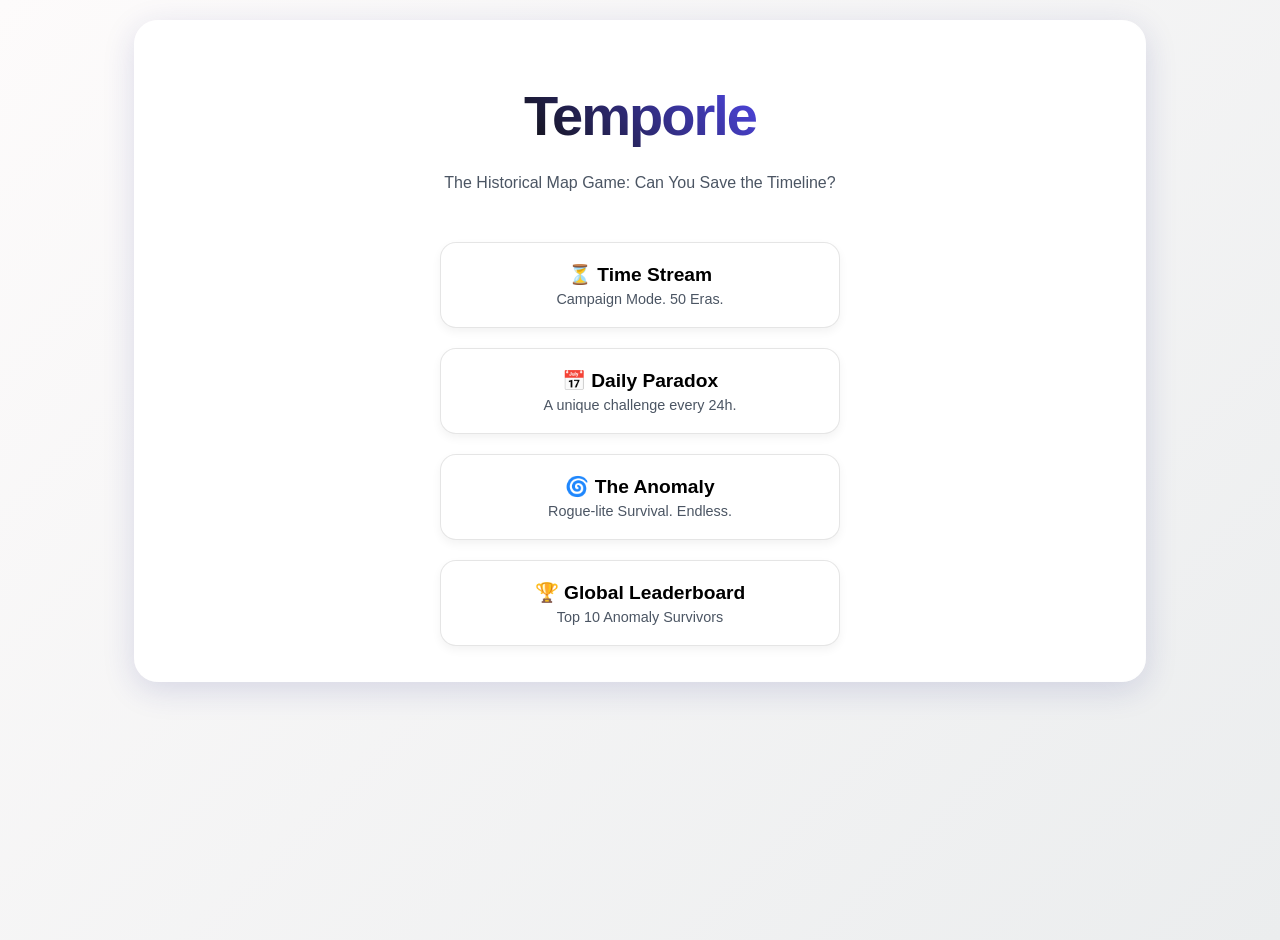
==== index.html @ bb327ae6 "Fixed Daily leaderboards" ====
<!DOCTYPE html>
<html lang="en">
<head>
    <meta charset="UTF-8">
    <meta name="viewport" content="width=device-width, initial-scale=1.0">
    <title>Temporle: The Glitch</title>
    <meta property="og:title" content="Temporle: The Historical Geography Game">
    <meta property="og:description" content="Can you locate the lost empires of history? Travel through time and test your knowledge in this daily strategy game.">
    <meta property="og:type" content="website">
    <meta property="og:url" content="https://yourwebsite.com/temporle"> <meta property="og:image" content="https://ui-avatars.com/api/?name=Te&background=4f46e5&color=fff&size=512&font-size=0.5"> <meta name="twitter:card" content="summary_large_image">
    <meta name="theme-color" content="#4f46e5">
    <meta name="apple-mobile-web-app-capable" content="yes">
    <meta name="apple-mobile-web-app-status-bar-style" content="black-translucent">
    <meta name="apple-mobile-web-app-title" content="Temporle">
    <meta name="mobile-web-app-capable" content="yes">

    <link rel="icon" href="data:image/svg+xml,<svg xmlns='http://www.w3.org/2000/svg' viewBox='0 0 100 100'><circle cx='50' cy='50' r='50' fill='%234f46e5'/><circle cx='50' cy='50' r='40' fill='%23ffffff'/><path d='M50 20 V50 L70 70' stroke='%234f46e5' stroke-width='8' stroke-linecap='round'/></svg>">
    <style>
        :root {
            --text-main: #1f2937;
            --text-muted: #4b5563;
            --primary: #4f46e5;
            --primary-hover: #4338ca;
            --accent: #f59e0b;
            --danger: #ef4444;
            --success: #10b981;
            --glass-bg: rgba(255, 255, 255, 0.85);
            --glass-border: rgba(255, 255, 255, 0.5);
            --shadow: 0 8px 32px 0 rgba(31, 38, 135, 0.15);
            --radius: 24px;
        }

        body {
            background: linear-gradient(135deg, #fdfbfb 0%, #ebedee 100%);
            color: var(--text-main);
            font-family: -apple-system, BlinkMacSystemFont, "Segoe UI", Roboto, Helvetica, Arial, sans-serif;
            margin: 0;
            padding: 20px;
            min-height: 100vh;
            display: flex;
            flex-direction: column;
            align-items: center;
            transition: background 1.5s ease;
        }

        .container {
            width: 100%;
            max-width: 950px;
            background: var(--glass-bg);
            backdrop-filter: blur(12px);
            -webkit-backdrop-filter: blur(12px);
            border: 1px solid var(--glass-border);
            border-radius: var(--radius);
            box-shadow: var(--shadow);
            padding: 30px;
            display: flex;
            flex-direction: column;
            gap: 25px;
            position: relative;
            z-index: 10;
            min-height: 600px;
        }

        /* HEADER */
        header {
            display: flex;
            justify-content: space-between;
            align-items: center;
            border-bottom: 2px solid rgba(0,0,0,0.05);
            padding-bottom: 20px;
        }

        .brand { font-size: 1.8rem; font-weight: 800; letter-spacing: -1px; background: -webkit-linear-gradient(45deg, var(--text-main), var(--primary)); -webkit-background-clip: text; -webkit-text-fill-color: transparent; cursor: pointer; }
        
        .timeline-pill {
            background: rgba(0,0,0,0.05);
            padding: 8px 20px;
            border-radius: 30px;
            font-weight: 700;
            font-size: 1.2rem;
            display: flex; align-items: center; gap: 10px;
        }

        .status-area { text-align: right; min-width: 160px; }
        .health-track {
            background: rgba(0,0,0,0.1);
            height: 12px;
            border-radius: 6px;
            overflow: hidden;
            margin-top: 5px;
        }
        .health-fill {
            height: 100%;
            background: linear-gradient(90deg, var(--success), #34d399);
            width: 100%;
            transition: width 0.5s ease;
        }
        .health-fill.danger { background: linear-gradient(90deg, var(--danger), #f87171); }

        /* GRID */
        .game-grid { display: grid; grid-template-columns: 1fr 340px; gap: 30px; height: 100%; }
        /* --- MOBILE OPTIMIZATION --- */
        @media (max-width: 850px) {
            body { padding: 10px; }
            .container { padding: 15px; border-radius: 16px; min-height: auto; }

            /* 1. Fix the Header Collision */
            header { flex-wrap: wrap; justify-content: space-between; gap: 15px; border-bottom: none; }
            header > div:first-child { width: auto; } 
            .status-area { width: auto; text-align: right; min-width: 120px; } 
            .timeline-pill { width: 100%; justify-content: center; order: 3; margin-top: -10px; padding: 12px; } 

            /* 2. Bring back the Compass and Stack the Grid */
            .game-grid { display: flex; flex-direction: column; gap: 20px; }
            .radar-column { display: block; order: -1; } /* Moves the radar ABOVE the input section */
            .radar-box { width: 220px; height: 220px; margin: 0 auto; } /* Perfectly scaled for phones */
            
            /* 3. Make Inputs & Buttons Thumb-Friendly */
            .input-wrapper { flex-direction: column; gap: 10px; }
            .btn-scan { padding: 16px; width: 100%; border-radius: 12px; }
            .shop-row { gap: 8px; margin: 10px 0; }
            .shop-btn { padding: 10px; font-size: 0.9rem; }

            /* 4. Fix the Stats Modal Squishing */
            .stats-grid { grid-template-columns: repeat(2, 1fr); gap: 10px; }
            .modal { padding: 25px 20px; }
        }

        /* CARDS */
        .glass-card {
            background: rgba(255, 255, 255, 0.5);
            border: 1px solid rgba(255, 255, 255, 0.6);
            border-radius: 16px;
            padding: 24px;
            box-shadow: 0 4px 6px -1px rgba(0, 0, 0, 0.05);
            margin-bottom: 20px;
        }

        .mission-text { font-size: 1.3rem; font-weight: 600; line-height: 1.4; }
        .hint-box { margin-top: 15px; padding: 12px; background: rgba(245, 158, 11, 0.1); border-left: 4px solid var(--accent); border-radius: 8px; font-weight: 600; color: #92400e; animation: fadeIn 0.5s; }

        /* INPUT */
        .input-wrapper { position: relative; display: flex; gap: 12px; margin-bottom: 20px; }
        input { flex: 1; padding: 18px 24px; border: 2px solid transparent; background: white; border-radius: 14px; font-size: 1.1rem; outline: none; box-shadow: 0 2px 4px rgba(0,0,0,0.05); transition: 0.3s; font-family: inherit; }
        input:focus { box-shadow: 0 0 0 4px rgba(79, 70, 229, 0.15); border-color: var(--primary); }
        .btn-scan { background: var(--text-main); color: white; border: none; padding: 0 32px; border-radius: 14px; font-weight: 700; font-size: 1.1rem; cursor: pointer; transition: 0.2s; }
        .btn-scan:hover { background: black; transform: scale(1.02); }

        /* RADAR */
        .radar-box { width: 100%; aspect-ratio: 1/1; background: rgba(255,255,255,0.5); border-radius: 50%; border: 1px solid rgba(255,255,255,0.8); position: relative; box-shadow: inset 0 4px 12px rgba(0,0,0,0.05); }
        .radar-ring { position: absolute; top: 50%; left: 50%; transform: translate(-50%, -50%); border: 1px solid rgba(0,0,0,0.1); border-radius: 50%; }
        .r1 { width: 33%; height: 33%; } .r2 { width: 66%; height: 66%; } .r3 { width: 99%; height: 99%; }
        .blip { position: absolute; width: 14px; height: 14px; border-radius: 50%; border: 3px solid white; transform: translate(-50%, -50%); box-shadow: 0 4px 6px rgba(0,0,0,0.15); transition: all 0.6s cubic-bezier(0.16, 1, 0.3, 1); }

        /* LOGS */
        .log-container { display: flex; flex-direction: column; gap: 10px; max-height: 350px; overflow-y: auto; }
        .log-card { display: flex; justify-content: space-between; padding: 14px 20px; background: rgba(255,255,255,0.7); border-radius: 12px; border: 1px solid rgba(0,0,0,0.05); animation: slideIn 0.3s ease; font-weight: 700; }
        .log-card.close { border: 2px solid var(--accent); background: #fffbeb; color: #92400e; }

        /* SHOP */
        .shop-row { display: flex; gap: 12px; margin: 20px 0; }
        .shop-btn { flex: 1; background: white; border: 1px solid rgba(0,0,0,0.1); padding: 12px; border-radius: 12px; font-weight: 700; color: var(--text-muted); cursor: pointer; display: flex; justify-content: center; gap: 8px; }
        .shop-btn:hover:not(:disabled) { transform: translateY(-2px); color: var(--primary); border-color: var(--primary); }
        .shop-btn:disabled { opacity: 0.5; filter: grayscale(1); }
        .cost-badge { background: #fee2e2; color: #b91c1c; padding: 2px 8px; border-radius: 6px; font-size: 0.75rem; }

        /* LEADERBOARD */
        .lb-row { display: flex; align-items: center; background: #f9fafb; padding: 12px; border-radius: 8px; border: 1px solid rgba(0,0,0,0.05); font-weight: 600; font-size: 0.95rem; margin-bottom: 8px; transition: 0.2s; }
        .lb-row:hover { transform: translateX(5px); border-color: var(--primary); }
        .lb-rank { width: 45px; font-weight: 800; font-size: 1.1rem; color: var(--primary); }
        .lb-date { flex: 1; text-align: left; color: var(--text-main); font-size: 0.85rem; }
        .lb-guesses { width: 80px; text-align: center; color: var(--text-main); font-weight: 800; }
        .lb-health { width: 80px; text-align: center; color: var(--success); font-weight: 800; }

        /* MENU SCREEN */
        #mainMenu {
            position: absolute; inset: 0; background: rgba(255,255,255,0.95); z-index: 50;
            display: flex; flex-direction: column; justify-content: center; align-items: center;
            border-radius: var(--radius); text-align: center;
        }
        .mode-btn {
            width: 80%; max-width: 400px; padding: 20px; margin: 10px;
            border: 1px solid rgba(0,0,0,0.1); border-radius: 16px; background: white;
            font-size: 1.2rem; font-weight: 800; cursor: pointer; transition: 0.2s;
            box-shadow: 0 4px 10px rgba(0,0,0,0.05);
            display: flex; flex-direction: column; align-items: center; gap: 5px;
        }
        .mode-btn:hover { transform: scale(1.02); border-color: var(--primary); box-shadow: 0 8px 20px rgba(0,0,0,0.1); }
        .mode-desc { font-size: 0.9rem; font-weight: 500; color: var(--text-muted); }
        
        /* OVERLAYS */
        .overlay { position: fixed; inset: 0; background: rgba(0,0,0,0.6); backdrop-filter: blur(8px); z-index: 100; display: none; justify-content: center; align-items: center; }
        .modal { background: white; padding: 40px; width: 90%; max-width: 450px; border-radius: 28px; text-align: center; animation: popUp 0.4s; }
        .btn-modal { width: 100%; padding: 16px; background: var(--primary); color: white; border: none; border-radius: 16px; font-size: 1.2rem; font-weight: 700; cursor: pointer; margin-top: 20px; }
        .btn-modal:disabled { background: var(--text-muted); cursor: not-allowed; opacity: 0.7; }

        /* AUTOFILL */
        #suggestions { position: absolute; top: 100%; left: 0; right: 0; background: white; border-radius: 16px; margin-top: 10px; box-shadow: 0 10px 40px rgba(0,0,0,0.15); z-index: 60; max-height: 250px; overflow-y: auto; display: none; padding: 5px; }
        .s-item { padding: 12px 20px; cursor: pointer; transition: 0.1s; font-weight: 500; }
        .s-item:hover { background: #f3f4f6; color: var(--primary); }

        @keyframes fadeIn { from { opacity: 0; } to { opacity: 1; } }
        @keyframes slideIn { from { opacity: 0; transform: translateY(10px); } to { opacity: 1; transform: translateY(0); } }
        @keyframes popUp { from { opacity: 0; transform: scale(0.9); } to { opacity: 1; transform: scale(1); } }
        .hidden { display: none !important; }

        /* STATS DASHBOARD */
        .stats-grid { display: grid; grid-template-columns: repeat(4, 1fr); gap: 10px; margin-bottom: 25px; }
        .stat-box { display: flex; flex-direction: column; align-items: center; background: #f9fafb; border: 1px solid var(--border); padding: 15px 5px; border-radius: 12px; }
        .stat-num { font-size: 1.6rem; font-weight: 800; color: var(--text-main); }
        .stat-label { font-size: 0.65rem; text-transform: uppercase; font-weight: 800; color: var(--text-muted); text-align: center; margin-top: 5px; }
        
        .dist-container { display: flex; flex-direction: column; gap: 8px; text-align: left; margin-bottom: 20px; }
        .dist-row { display: flex; align-items: center; gap: 10px; font-size: 0.95rem; font-weight: 700; color: var(--text-muted); }
        .dist-bar-wrapper { flex: 1; background: #f3f4f6; height: 26px; border-radius: 6px; overflow: hidden; display: flex; }
        .dist-bar-fill { height: 100%; background: var(--text-muted); display: flex; align-items: center; justify-content: flex-end; padding-right: 8px; color: white; font-size: 0.8rem; min-width: 8%; transition: width 0.5s ease; }
        .dist-bar-fill.highlight { background: var(--success); }

        ::-webkit-scrollbar { width: 8px; }
        ::-webkit-scrollbar-track { background: transparent; }
        ::-webkit-scrollbar-thumb { background: rgba(0,0,0,0.1); border-radius: 4px; }

        /* TOAST NOTIFICATION */
        #toast {
            visibility: hidden; min-width: 200px; background-color: var(--text-main); color: #fff;
            text-align: center; border-radius: 12px; padding: 16px; position: fixed;
            z-index: 1000; left: 50%; transform: translateX(-50%); bottom: 30px;
            font-weight: 700; box-shadow: 0px 10px 30px rgba(0,0,0,0.2); font-size: 1rem;
        }
        #toast.show {
            visibility: visible;
            animation: fadein 0.3s, fadeout 0.3s 2.5s;
        }
        @keyframes fadein { from {bottom: 0; opacity: 0;} to {bottom: 30px; opacity: 1;} }
        @keyframes fadeout { from {bottom: 30px; opacity: 1;} to {bottom: 0; opacity: 0;} }

        /* DEBRIEF BOX */
        .debrief-box {
            background: rgba(79, 70, 229, 0.05);
            border-left: 4px solid var(--primary);
            padding: 15px;
            margin: 15px 0;
            border-radius: 8px;
            text-align: left;
        }
        .debrief-title { font-weight: 800; color: var(--primary); text-transform: uppercase; font-size: 0.75rem; margin-bottom: 5px; }
        .debrief-text { color: var(--text-main); font-size: 0.9rem; font-weight: 500; margin-bottom: 12px; line-height: 1.4; }
        .wiki-link { display: inline-block; color: white; background: var(--primary); padding: 8px 16px; border-radius: 8px; text-decoration: none; font-weight: 700; font-size: 0.85rem; transition: 0.2s; }
        .wiki-link:hover { background: var(--primary-hover); transform: translateY(-2px); }

        /* DAMAGE FEEDBACK */
        @keyframes damageShake {
            0% { transform: translateX(0); background-color: rgba(239, 68, 68, 0.2); }
            25% { transform: translateX(-15px); }
            50% { transform: translateX(15px); }
            75% { transform: translateX(-15px); }
            100% { transform: translateX(0); background-color: transparent; }
        }
        .taking-damage { animation: damageShake 0.4s ease-in-out; }

        /* TROPHY CABINET */
        .trophy-row { display: flex; justify-content: space-around; margin-top: 10px; background: #f9fafb; padding: 15px; border-radius: 12px; border: 1px solid var(--border); }
        .trophy { font-size: 2.2rem; opacity: 0.2; filter: grayscale(1); transition: 0.3s; position: relative; cursor: help; }
        .trophy.unlocked { opacity: 1; filter: grayscale(0); transform: scale(1.1); }
        .trophy-tooltip { visibility: hidden; width: 130px; background: var(--text-main); color: #fff; text-align: center; border-radius: 6px; padding: 8px; position: absolute; z-index: 1; bottom: 110%; left: 50%; transform: translateX(-50%); font-size: 0.7rem; font-weight: 700; box-shadow: 0 4px 6px rgba(0,0,0,0.1); opacity: 0; transition: opacity 0.2s; }
        .trophy-tooltip::after { content: ""; position: absolute; top: 100%; left: 50%; margin-left: -5px; border-width: 5px; border-style: solid; border-color: var(--text-main) transparent transparent transparent; }
        .trophy:hover .trophy-tooltip { visibility: visible; opacity: 1; }

        /* LATEST RADAR BLIP PULSE */
        @keyframes pulseBlip {
            0% { transform: translate(-50%, -50%) scale(1); box-shadow: 0 0 0 0 rgba(255,255,255,0.7); }
            70% { transform: translate(-50%, -50%) scale(1.5); box-shadow: 0 0 0 10px rgba(255,255,255,0); }
            100% { transform: translate(-50%, -50%) scale(1); box-shadow: 0 0 0 0 rgba(255,255,255,0); }
        }
        .blip.latest { animation: pulseBlip 1.5s infinite; z-index: 20; border-color: var(--primary); }

        /* TIME NEXUS SHOP */
        .nexus-grid { display: grid; grid-template-columns: 1fr; gap: 15px; margin-top: 20px; }
        .nexus-card { background: #fdfbfb; border: 2px solid var(--text-muted); border-radius: 12px; padding: 15px; text-align: left; display: flex; justify-content: space-between; align-items: center; transition: 0.2s; }
        .nexus-card:hover { border-color: var(--primary); box-shadow: 0 4px 12px rgba(79, 70, 229, 0.15); }
        .nexus-info { max-width: 70%; }
        .nexus-title { font-weight: 800; font-size: 1.1rem; color: var(--text-main); margin-bottom: 5px; }
        .nexus-desc { font-size: 0.85rem; color: var(--text-muted); font-weight: 500; }
        .btn-buy { background: var(--text-main); color: white; border: none; padding: 10px 20px; border-radius: 8px; font-weight: 800; cursor: pointer; }
        .btn-buy:disabled { background: #e5e7eb; color: #9ca3af; cursor: not-allowed; }
        .btn-buy.purchased { background: var(--success); }

    </style>
</head>
<body>

<div class="container">
    
    <div id="mainMenu">
        <h1 style="font-size: 3.5rem; margin-bottom: 10px; letter-spacing: -2px; background: -webkit-linear-gradient(45deg, #111, #4f46e5); -webkit-background-clip: text; -webkit-text-fill-color: transparent;">Temporle</h1>
        <p style="color: var(--text-muted); margin-bottom: 40px;">The Historical Map Game: Can You Save the Timeline?</p>
        <button class="mode-btn" onclick="initMode('story')">
            <span>⏳ Time Stream</span>
            <span class="mode-desc">Campaign Mode. 50 Eras.</span>
        </button>
        <button class="mode-btn" onclick="initMode('daily')">
            <span>📅 Daily Paradox</span>
            <span class="mode-desc">A unique challenge every 24h.</span>
        </button>
        <button class="mode-btn" onclick="initMode('endless')">
            <span>🌀 The Anomaly</span>
            <span class="mode-desc">Rogue-lite Survival. Endless.</span>
        </button>
        <button class="mode-btn" onclick="showLeaderboard()">
            <span>🏆 Global Leaderboard</span>
            <span class="mode-desc">Top 10 Anomaly Survivors</span>
        </button>
    </div>

    <div id="storyModal" class="overlay" style="z-index: 200;">
        <div class="modal" style="border: 2px solid var(--primary); text-align: left;">
            <div style="font-size: 0.8rem; font-weight: 800; color: var(--primary); margin-bottom: 10px;">
                INCOMING TRANSMISSION // <span id="storySender">SENDER</span>
            </div>
            <h2 id="storyTitle" style="font-size: 1.5rem; margin-bottom: 20px; color: var(--text-main);">TITLE</h2>
            <p id="storyMsg" style="line-height: 1.6; color: var(--text-muted); margin-bottom: 30px; font-family: monospace; font-size: 1rem;"></p>
            <button class="btn-modal" onclick="closeStory()">PROCEED</button>
        </div>
    </div>
<div id="gameUI" style="display: none;">
    <header>
        <div style="display: flex; align-items: center; gap: 15px;">
            <div class="brand" onclick="location.reload()">Temporle</div>
            <div style="cursor: pointer; font-size: 1.5rem; transition: transform 0.2s;" onclick="showHelp()" onmouseover="this.style.transform='scale(1.1)'" onmouseout="this.style.transform='scale(1)'">❔</div>
            <div style="cursor: pointer; font-size: 1.5rem; transition: transform 0.2s;" onclick="showStats()" onmouseover="this.style.transform='scale(1.1)'" onmouseout="this.style.transform='scale(1)'">📊</div>
        </div>
        <div id="yearDisplay" class="timeline-pill">
            <span id="yearVal">----</span>
        </div>
        <div class="status-area">
            <div style="display:flex; justify-content:space-between; font-size:0.75rem; font-weight:700; color:var(--text-muted);">
                <span>Integrity</span>
                <span id="healthText">100%</span>
            </div>
            <div class="health-track">
                <div id="healthBar" class="health-fill"></div>
            </div>
            <div id="levelCountDisplay" style="font-size:0.7rem; margin-top:5px; font-weight:700; color:var(--text-muted); opacity: 0.8;"></div>
            <div id="modeLabel" style="text-align:right; font-size:0.7rem; margin-top:2px; font-weight:700; color:var(--primary);"></div>
        </div>
    </header>

    <div class="game-grid">
        <div>
            <div class="glass-card">
                <div class="mission-text" style="font-size: 0.8rem; text-transform: uppercase; color: var(--primary); font-weight: 800; margin-bottom: 5px;">Objective</div>
                <div id="scenarioText" class="mission-text">Loading...</div>
                <div id="hintText" class="hint-box hidden"></div>
            </div>
            <div class="shop-row">
                <button class="shop-btn" id="btnAbility1" onclick="useAbility('continent')">
                    <span class="cost-badge">-15%</span> <span>Macro</span>
                </button>
                <button class="shop-btn" id="btnAbility2" onclick="useAbility('letter')">
                    <span class="cost-badge">-10%</span> <span>Decrypt</span>
                </button>
            </div>
            <div class="input-wrapper">
                <input type="text" id="countryInput" placeholder="Enter coordinates (Country)..." autocomplete="off">
                <button class="btn-scan" onclick="handleGuess()">SCAN</button>
                <div id="suggestions"></div>
            </div>
            <div id="logList" class="log-container"></div>
        </div>
        <div class="radar-column">
            <div class="glass-card" style="text-align: center;">
                <div style="font-size: 0.8rem; text-transform: uppercase; color: var(--text-muted); font-weight: 800; margin-bottom: 10px;">Sensors</div>
                <div class="radar-box" id="radarScreen">
                    <div class="radar-ring r1"></div>
                    <div class="radar-ring r2"></div>
                    <div class="radar-ring r3"></div>
                </div>
                <div style="display: flex; align-items: center; justify-content: center; gap: 10px; margin-top:15px;">
                    <div id="compassArrow" style="font-size: 1.5rem; transition: transform 0.6s cubic-bezier(0.34, 1.56, 0.64, 1); transform: rotate(0deg);">⬆️</div>
                    <div id="radarReadout" style="font-weight: 700; color: var(--text-muted);">Standby</div>
                </div>
            </div>
        </div>
    </div>
    </div>
    <div id="toast">Copied to clipboard! 📋</div>
</div>

<div id="winModal" class="overlay">
    <div class="modal">
        <div style="font-size: 4rem;">✅</div>
        <h2>Target Secured</h2>
        <p id="winMsg" style="font-weight: 700; color: var(--primary);"></p>
        <p id="winNote" style="color: var(--text-muted); margin-bottom: 20px;"></p>
        <button id="nextLvlBtn" class="btn-modal hidden" onclick="nextLevel()">Jump Forward</button>
        <div id="dailyCompleteUI" class="hidden">
            <div style="background: #f3f4f6; padding: 15px; border-radius: 12px; margin-top: 20px;">
                <div style="font-size: 0.8rem; font-weight: 700; color: var(--text-muted); text-transform: uppercase;">Next Paradox In</div>
                <div id="countdown" style="font-size: 2rem; font-weight: 800; color: var(--text-main);">00:00:00</div>
            </div>

            <div id="winDebrief" class="debrief-box hidden"></div>

            <button class="btn-modal" style="background: var(--success); margin-top: 15px;" onclick="shareResult(this)">Share Result 📋</button>
            <button class="btn-modal" style="background: var(--primary); margin-top: 10px;" onclick="showStats()">View Stats</button>
            <button class="btn-modal" style="background: var(--text-main); margin-top: 10px;" onclick="location.reload()">Main Menu</button>
        </div>
    </div>
</div>

<div id="loseModal" class="overlay">
    <div class="modal">
        <div style="font-size: 4rem;">💥</div>
        <h2>Timeline Collapse</h2>
        <p id="lossMessage">Integrity failure. Paradox detected.</p>
        <div id="autopsyUI" class="hidden" style="margin-top: 20px; background: #f9fafb; padding: 15px; border-radius: 12px; border: 1px solid var(--border); text-align: left;">
            <div style="font-size: 0.8rem; font-weight: 800; color: var(--primary); text-transform: uppercase; margin-bottom: 10px;">Run Autopsy</div>
            <div style="font-size: 1.1rem; font-weight: 800; color: var(--text-main); margin-bottom: 5px;">Depth Reached: <span id="autopsyDepth" style="color: var(--accent);"></span></div>
            <div style="font-size: 0.9rem; font-weight: 600; color: var(--text-muted);">Avg. Spatial Error: <span id="autopsyAvg" style="color: var(--text-main);"></span></div>
            <div style="font-size: 0.9rem; font-weight: 600; color: var(--text-muted);">Total Guesses: <span id="autopsyGuesses" style="color: var(--text-main);"></span></div>
        </div>
        <div id="dailyFailUI" class="hidden" style="margin-top: 20px;">
             <div style="color: var(--danger); font-weight:700; margin-bottom: 15px;">Daily Attempt Failed</div>
             
             <div id="loseDebrief" class="debrief-box hidden"></div>
        
             <button class="btn-modal" style="background: var(--accent); margin-bottom: 10px;" onclick="shareResult(this)">Share Result 📋</button>
             <button class="btn-modal" style="background: var(--primary); margin-bottom: 10px;" onclick="showStats()">View Stats</button>
             <button class="btn-modal" style="background: var(--text-main);" onclick="location.reload()">Main Menu</button>
        </div>
        <button id="retryBtn" class="btn-modal" style="background: var(--text-main);" onclick="location.reload()">Reboot</button>
    </div>
</div>

<div id="endGameModal" class="overlay">
    <div class="modal">
        <div style="font-size: 4rem;">🏆</div>
        <h2>Mission Complete</h2>
        <p>You have successfully navigated the Time Stream.</p>
        <button class="btn-modal" onclick="location.reload()">Return to Base</button>
    </div>
</div>

<div id="nexusModal" class="overlay" style="z-index: 250;">
    <div class="modal" style="max-width: 550px;">
        <h2 style="color: var(--primary); font-weight: 900; text-transform: uppercase; letter-spacing: 2px;">Time Nexus</h2>
        <p style="font-weight: 700; color: var(--text-muted);">Integrity is Currency. Choose your upgrades.</p>
        
        <div class="nexus-grid">
            <div class="nexus-card">
                <div class="nexus-info">
                    <div class="nexus-title">LOD Override</div>
                    <div class="nexus-desc">Disables compass text. Replaces it with exact distance to target in kilometers.</div>
                </div>
                <button class="btn-buy" id="buyLOD" onclick="buyUpgrade('lodOverride', 25, this)">-25%</button>
            </div>
            <div class="nexus-card">
                <div class="nexus-info">
                    <div class="nexus-title">Erosion Buffer</div>
                    <div class="nexus-desc">Automatically shaves 800km off your miss distance before damage is calculated.</div>
                </div>
                <button class="btn-buy" id="buyErosion" onclick="buyUpgrade('erosionBuffer', 30, this)">-30%</button>
            </div>
            <div class="nexus-card">
                <div class="nexus-info">
                    <div class="nexus-title">Sub-Space Sensors</div>
                    <div class="nexus-desc">Upgrades the radar text readout from 8 directions to 16 precise directions.</div>
                </div>
                <button class="btn-buy" id="buySensors" onclick="buyUpgrade('subspaceSensors', 20, this)">-20%</button>
            </div>
            <div class="nexus-card">
                <div class="nexus-info">
                    <div class="nexus-title">Predictive Engine</div>
                    <div class="nexus-desc">Pre-loads a ghost blip on your radar at the start of each level, guaranteed to be within 3,000km of the target.</div>
                </div>
                <button class="btn-buy" id="buyPredictive" onclick="buyUpgrade('predictiveEngine', 35, this)">-35%</button>
            </div>
        </div>
        <button class="btn-modal" style="margin-top: 25px;" onclick="closeNexus()">Continue Run</button>
    </div>
</div>

<div id="statsModal" class="overlay" style="z-index: 300;" onclick="if(event.target === this) closeStats()">
    <div class="modal">
        <h2 style="margin-bottom: 20px; color: var(--text-main);">Daily Statistics</h2>
        
        <div class="stats-grid">
            <div class="stat-box"><span id="statPlayed" class="stat-num">0</span><span class="stat-label">Played</span></div>
            <div class="stat-box"><span id="statWinPct" class="stat-num">0</span><span class="stat-label">Win %</span></div>
            <div class="stat-box"><span id="statStreak" class="stat-num">0</span><span class="stat-label">Current<br>Streak</span></div>
            <div class="stat-box"><span id="statMax" class="stat-num">0</span><span class="stat-label">Max<br>Streak</span></div>
        </div>

        <div style="text-align: left; font-size: 0.8rem; font-weight: 800; color: var(--text-main); text-transform: uppercase; margin-bottom: 10px;">Guess Distribution</div>
        <div id="distChart" class="dist-container">
            </div>
            <div id="globalStatsContainer" style="background: rgba(79, 70, 229, 0.05); border: 1px solid rgba(79, 70, 229, 0.3); border-radius: 12px; padding: 15px; margin-top: 15px; margin-bottom: 25px; display: flex; justify-content: space-between; align-items: center;">
            <div style="text-align: left;">
                <div style="font-size: 0.75rem; font-weight: 800; color: var(--primary); text-transform: uppercase;">Global Average</div>
                <div style="font-size: 1.4rem; font-weight: 800; color: var(--text-main);"><span id="globalAvgText">--</span> <span style="font-size: 0.8rem; color: var(--text-muted);">Guesses</span></div>
            </div>
            <div style="text-align: right;">
                <div style="font-size: 0.75rem; font-weight: 800; color: var(--text-muted); text-transform: uppercase;">Your Average</div>
                <div style="font-size: 1.4rem; font-weight: 800; color: var(--text-main);"><span id="personalAvgText">--</span> <span style="font-size: 0.8rem; color: var(--text-muted);">Guesses</span></div>
            </div>
        </div>
            <div style="text-align: left; font-size: 0.8rem; font-weight: 800; color: var(--text-main); text-transform: uppercase; margin-bottom: 5px; margin-top: 20px;">Trophy Cabinet</div>
        <div class="trophy-row" id="trophyCase">
            <div class="trophy" id="trophySniper"><div class="trophy-tooltip">Sniper<br><span style="color:var(--accent); font-size:0.6rem;">Win on Guess 1</span></div>🎯</div>
            <div class="trophy" id="trophyClutch"><div class="trophy-tooltip">Clutch<br><span style="color:var(--accent); font-size:0.6rem;">Win with < 10% Integrity</span></div>🥵</div>
            <div class="trophy" id="trophyVeteran"><div class="trophy-tooltip">Veteran<br><span style="color:var(--accent); font-size:0.6rem;">Reach a 7-Day Streak</span></div>🏅</div>
            <div class="trophy" id="trophyScholar"><div class="trophy-tooltip">Scholar<br><span style="color:var(--accent); font-size:0.6rem;">Play 30 Total Games</span></div>🦉</div>
        </div>

        <button class="btn-modal" onclick="closeStats()">Close</button>
    </div>
</div>

<div id="leaderboardModal" class="overlay" style="z-index: 350;" onclick="if(event.target === this) closeLeaderboard()">
    <div class="modal">
        <h2 style="margin-bottom: 20px; color: var(--primary);">Top 10 Survivors</h2>
        
        <div id="leaderboardLoading" style="font-weight: 700; color: var(--text-muted); padding: 20px;">Fetching timeline data...</div>
        
        <div id="leaderboardContent" class="hidden">
            <div style="display: flex; font-weight: 800; font-size: 0.75rem; color: var(--text-muted); text-transform: uppercase; border-bottom: 2px solid rgba(0,0,0,0.1); padding-bottom: 5px; margin-bottom: 15px;">
                <div style="width: 45px;">Rank</div>
                <div style="flex: 1; text-align: left;">Date</div>
                <div style="width: 80px; text-align: center;">Depth</div>
                <div style="width: 80px; text-align: center;">Guesses</div>
            </div>
            <div id="leaderboardList" style="display: flex; flex-direction: column; max-height: 400px; overflow-y: auto;">
                </div>
        </div>

        <button class="btn-modal" style="margin-top: 20px;" onclick="closeLeaderboard()">Close</button>
    </div>
</div>

<div id="helpModal" class="overlay" style="z-index: 300;" onclick="if(event.target === this) closeHelp()">
    <div class="modal" style="text-align: left; max-height: 90vh; overflow-y: auto;">
        <h2 style="margin-bottom: 5px; color: var(--text-main); font-size: 1.8rem; letter-spacing: -1px;">How To Play</h2>
        <p style="font-weight: 600; color: var(--text-muted); margin-bottom: 20px; font-size: 1rem;">Triangulate the historical epicenter before your Integrity collapses.</p>
        
        <ul style="padding-left: 20px; margin-bottom: 25px; color: var(--text-main); font-weight: 500; font-size: 0.95rem; line-height: 1.5;">
            <li style="margin-bottom: 8px;">Read the historical objective and type a modern-day country to scan.</li>
            <li style="margin-bottom: 8px;">The radar compass will point you toward the correct target.</li>
            <li><strong>Every wrong guess damages your Integrity.</strong> Farther guesses deal more damage.</li>
        </ul>

        <div style="font-size: 1rem; font-weight: 800; color: var(--text-main); border-bottom: 2px solid rgba(0,0,0,0.1); padding-bottom: 5px; margin-bottom: 15px;">Examples</div>
        
        <div class="log-card" style="margin-bottom: 10px; padding: 10px 15px;">
            <span class="log-name">Brazil</span><span class="log-dist" style="color: var(--text-muted);">8,204 km</span>
        </div>
        <p style="font-size: 0.85rem; color: var(--text-muted); margin-bottom: 20px; line-height: 1.4;">
            <strong>Brazil</strong> is on the wrong continent. The radar points towards the target, but you take <strong>Heavy Damage (15%)</strong>.
        </p>

        <div class="log-card close" style="margin-bottom: 10px; padding: 10px 15px;">
            <span class="log-name">Spain</span><span class="log-dist">CLOSE - CHECK BORDERS</span>
        </div>
        <p style="font-size: 0.85rem; color: var(--text-muted); margin-bottom: 20px; line-height: 1.4;">
            <strong>Spain</strong> is within 800km! The radar blip turns orange, but you still take <strong>Light Damage (5%)</strong>.
        </p>

        <div class="log-card" style="margin-bottom: 10px; padding: 10px 15px; border-color: var(--success); background: #ecfdf5; color: #065f46;">
            <span class="log-name">France</span><span style="font-weight: 800; color: var(--success);">TARGET FOUND</span>
        </div>
        <p style="font-size: 0.85rem; color: var(--text-muted); margin-bottom: 25px; line-height: 1.4;">
            <strong>France</strong> is the exact location. The timeline is secured!
        </p>

        <button class="btn-modal" onclick="closeHelp()">Understood</button>
    </div>
</div>

<script>
    const audioCtx = new (window.AudioContext || window.webkitAudioContext)();
    function playTone(freq, type, dur) {
        if (audioCtx.state === 'suspended') audioCtx.resume();
        const osc = audioCtx.createOscillator(); const gain = audioCtx.createGain();
        osc.type = type; osc.frequency.setValueAtTime(freq, audioCtx.currentTime);
        gain.gain.setValueAtTime(0.05, audioCtx.currentTime);
        gain.gain.exponentialRampToValueAtTime(0.001, audioCtx.currentTime + dur);
        osc.connect(gain); gain.connect(audioCtx.destination);
        osc.start(); osc.stop(audioCtx.currentTime + dur);
    }
    const sfx = {
        scan: () => playTone(600, 'sine', 0.1), err: () => playTone(150, 'sawtooth', 0.3),
        click: () => playTone(800, 'sine', 0.05), win: () => { playTone(400,'sine',0.1); setTimeout(()=>playTone(800,'sine',0.4), 100); }
    };

    const countries = [
        {name: "Afghanistan", lat: 33.93, lon: 67.71}, {name: "Albania", lat: 41.15, lon: 20.17}, {name: "Algeria", lat: 28.03, lon: 1.66},
        {name: "Andorra", lat: 42.50, lon: 1.52}, {name: "Angola", lat: -11.20, lon: 17.87}, {name: "Argentina", lat: -38.42, lon: -63.62},
        {name: "Armenia", lat: 40.06, lon: 45.03}, {name: "Australia", lat: -25.27, lon: 133.78}, {name: "Austria", lat: 47.52, lon: 14.55},
        {name: "Azerbaijan", lat: 40.14, lon: 47.57}, {name: "Bahamas", lat: 25.03, lon: -77.39}, {name: "Bahrain", lat: 26.06, lon: 50.55},
        {name: "Bangladesh", lat: 23.68, lon: 90.35}, {name: "Barbados", lat: 13.19, lon: -59.54}, {name: "Belarus", lat: 53.70, lon: 27.95},
        {name: "Belgium", lat: 50.50, lon: 4.47}, {name: "Belize", lat: 17.18, lon: -88.49}, {name: "Benin", lat: 9.30, lon: 2.31},
        {name: "Bhutan", lat: 27.51, lon: 90.43}, {name: "Bolivia", lat: -16.29, lon: -63.58}, {name: "Bosnia and Herzegovina", lat: 43.91, lon: 17.67},
        {name: "Botswana", lat: -22.32, lon: 24.68}, {name: "Brazil", lat: -14.24, lon: -51.93}, {name: "Brunei", lat: 4.53, lon: 114.72},
        {name: "Bulgaria", lat: 42.73, lon: 25.48}, {name: "Burkina Faso", lat: 12.23, lon: -1.56}, {name: "Burundi", lat: -3.37, lon: 29.91},
        {name: "Cambodia", lat: 12.56, lon: 104.99}, {name: "Cameroon", lat: 7.36, lon: 12.35}, {name: "Canada", lat: 56.13, lon: -106.35},
        {name: "Central African Republic", lat: 6.61, lon: 20.93}, {name: "Chad", lat: 15.45, lon: 18.73}, {name: "Chile", lat: -35.67, lon: -71.54},
        {name: "China", lat: 35.86, lon: 104.19}, {name: "Colombia", lat: 4.57, lon: -74.30}, {name: "Comoros", lat: -11.87, lon: 43.87},
        {name: "Congo (DRC)", lat: -4.03, lon: 21.75}, {name: "Congo (Republic)", lat: -0.22, lon: 15.82}, {name: "Costa Rica", lat: 9.74, lon: -83.75},
        {name: "Croatia", lat: 45.10, lon: 15.20}, {name: "Cuba", lat: 21.52, lon: -77.78}, {name: "Cyprus", lat: 35.12, lon: 33.42},
        {name: "Czech Republic", lat: 49.81, lon: 15.47}, {name: "Denmark", lat: 56.26, lon: 9.50}, {name: "Djibouti", lat: 11.82, lon: 42.59},
        {name: "Dominican Republic", lat: 18.73, lon: -70.16}, {name: "Ecuador", lat: -1.83, lon: -78.18}, {name: "Egypt", lat: 26.82, lon: 30.80},
        {name: "El Salvador", lat: 13.79, lon: -88.89}, {name: "Equatorial Guinea", lat: 1.65, lon: 10.26}, {name: "Eritrea", lat: 15.17, lon: 39.78},
        {name: "Estonia", lat: 58.59, lon: 25.01}, {name: "Ethiopia", lat: 9.14, lon: 40.48}, {name: "Fiji", lat: -17.71, lon: 178.06},
        {name: "Finland", lat: 61.92, lon: 25.74}, {name: "France", lat: 46.22, lon: 2.21}, {name: "Gabon", lat: -0.80, lon: 11.60},
        {name: "Gambia", lat: 13.44, lon: -15.31}, {name: "Georgia", lat: 42.31, lon: 43.35}, {name: "Germany", lat: 51.16, lon: 10.45},
        {name: "Ghana", lat: 7.94, lon: -1.02}, {name: "Greece", lat: 39.07, lon: 21.82}, {name: "Guatemala", lat: 15.78, lon: -90.23},
        {name: "Guinea", lat: 9.94, lon: -9.69}, {name: "Guyana", lat: 4.86, lon: -58.93}, {name: "Haiti", lat: 18.97, lon: -72.28},
        {name: "Honduras", lat: 15.20, lon: -86.24}, {name: "Hungary", lat: 47.16, lon: 19.50}, {name: "Iceland", lat: 64.96, lon: -19.02},
        {name: "India", lat: 20.59, lon: 78.96}, {name: "Indonesia", lat: -0.78, lon: 113.92}, {name: "Iran", lat: 32.42, lon: 53.68},
        {name: "Iraq", lat: 33.22, lon: 43.67}, {name: "Ireland", lat: 53.14, lon: -7.69}, {name: "Israel", lat: 31.04, lon: 34.85},
        {name: "Italy", lat: 41.87, lon: 12.56}, {name: "Ivory Coast", lat: 7.54, lon: -5.54}, {name: "Jamaica", lat: 18.10, lon: -77.29},
        {name: "Japan", lat: 36.20, lon: 138.25}, {name: "Jordan", lat: 30.58, lon: 36.23}, {name: "Kazakhstan", lat: 48.01, lon: 66.92},
        {name: "Kenya", lat: -0.02, lon: 37.90}, {name: "Kuwait", lat: 29.31, lon: 47.48}, {name: "Kyrgyzstan", lat: 41.20, lon: 74.76},
        {name: "Laos", lat: 19.85, lon: 102.49}, {name: "Latvia", lat: 56.87, lon: 24.60}, {name: "Lebanon", lat: 33.85, lon: 35.86},
        {name: "Lesotho", lat: -29.60, lon: 28.23}, {name: "Liberia", lat: 6.42, lon: -9.42}, {name: "Libya", lat: 26.33, lon: 17.22},
        {name: "Lithuania", lat: 55.16, lon: 23.88}, {name: "Luxembourg", lat: 49.81, lon: 6.12}, {name: "Madagascar", lat: -18.76, lon: 46.86},
        {name: "Malawi", lat: -13.25, lon: 34.30}, {name: "Malaysia", lat: 4.21, lon: 101.97}, {name: "Mali", lat: 17.57, lon: -3.99},
        {name: "Malta", lat: 35.93, lon: 14.37}, {name: "Mauritania", lat: 21.00, lon: -10.94}, {name: "Mexico", lat: 23.63, lon: -102.55},
        {name: "Moldova", lat: 47.41, lon: 28.36}, {name: "Mongolia", lat: 46.86, lon: 103.84}, {name: "Montenegro", lat: 42.70, lon: 19.37},
        {name: "Morocco", lat: 31.79, lon: -7.09}, {name: "Mozambique", lat: -18.66, lon: 35.52}, {name: "Myanmar", lat: 21.91, lon: 95.95},
        {name: "Namibia", lat: -22.95, lon: 18.49}, {name: "Nepal", lat: 28.39, lon: 84.12}, {name: "Netherlands", lat: 52.13, lon: 5.29},
        {name: "New Zealand", lat: -40.90, lon: 174.88}, {name: "Nicaragua", lat: 12.86, lon: -85.20}, {name: "Niger", lat: 17.60, lon: 8.08},
        {name: "Nigeria", lat: 9.08, lon: 8.67}, {name: "North Korea", lat: 40.33, lon: 127.51}, {name: "North Macedonia", lat: 41.60, lon: 21.74},
        {name: "Norway", lat: 60.47, lon: 8.46}, {name: "Oman", lat: 21.51, lon: 55.92}, {name: "Pakistan", lat: 30.37, lon: 69.34},
        {name: "Panama", lat: 8.53, lon: -80.78}, {name: "Papua New Guinea", lat: -6.31, lon: 143.95}, {name: "Paraguay", lat: -23.44, lon: -58.44},
        {name: "Peru", lat: -9.18, lon: -75.01}, {name: "Philippines", lat: 12.87, lon: 121.77}, {name: "Poland", lat: 51.91, lon: 19.14},
        {name: "Portugal", lat: 39.39, lon: -8.22}, {name: "Qatar", lat: 25.35, lon: 51.18}, {name: "Romania", lat: 45.94, lon: 24.96},
        {name: "Russia", lat: 61.52, lon: 105.31}, {name: "Rwanda", lat: -1.94, lon: 29.87}, {name: "Saudi Arabia", lat: 23.88, lon: 45.07},
        {name: "Senegal", lat: 14.49, lon: -14.45}, {name: "Serbia", lat: 44.01, lon: 21.00}, {name: "Sierra Leone", lat: 8.46, lon: -11.77},
        {name: "Singapore", lat: 1.35, lon: 103.81}, {name: "Slovakia", lat: 48.66, lon: 19.69}, {name: "Slovenia", lat: 46.15, lon: 14.99},
        {name: "Somalia", lat: 5.15, lon: 46.19}, {name: "South Africa", lat: -30.55, lon: 22.93}, {name: "South Korea", lat: 35.90, lon: 127.76},
        {name: "South Sudan", lat: 6.87, lon: 31.30}, {name: "Spain", lat: 40.46, lon: -3.74}, {name: "Sri Lanka", lat: 7.87, lon: 80.77},
        {name: "Sudan", lat: 12.86, lon: 30.21}, {name: "Suriname", lat: 3.91, lon: -56.02}, {name: "Sweden", lat: 60.12, lon: 18.64},
        {name: "Switzerland", lat: 46.81, lon: 8.22}, {name: "Syria", lat: 34.80, lon: 38.99}, {name: "Taiwan", lat: 23.69, lon: 120.96},
        {name: "Tajikistan", lat: 38.86, lon: 71.27}, {name: "Tanzania", lat: -6.36, lon: 34.88}, {name: "Thailand", lat: 15.87, lon: 100.99},
        {name: "Togo", lat: 8.61, lon: 0.82}, {name: "Tunisia", lat: 33.88, lon: 9.53}, {name: "Turkey", lat: 38.96, lon: 35.24},
        {name: "Turkmenistan", lat: 38.96, lon: 59.55}, {name: "Uganda", lat: 1.37, lon: 32.29}, {name: "Ukraine", lat: 48.37, lon: 31.16},
        {name: "United Arab Emirates", lat: 23.42, lon: 53.84}, {name: "United Kingdom", lat: 55.37, lon: -3.43}, {name: "United States", lat: 37.09, lon: -95.71},
        {name: "Uruguay", lat: -32.52, lon: -55.76}, {name: "Uzbekistan", lat: 41.37, lon: 64.58}, {name: "Venezuela", lat: 6.42, lon: -66.58},
        {name: "Vietnam", lat: 14.05, lon: 108.27}, {name: "Yemen", lat: 15.55, lon: 48.51}, {name: "Zambia", lat: -13.13, lon: 27.84},
        {name: "Zimbabwe", lat: -19.01, lon: 29.15}
    ];

    // --- STORY LEVELS (Expanded & Diversified) ---
    let storyLevels = [
        // Era 1: Origins (3500 BC - 200 BC)
        { year: "3300 BC", name: "Indus Valley Civilization", center: {lat: 27.66, lon: 68.21}, validCountry: "Pakistan", scenario: "Advanced urban planning in the floodplains.", note: "Mohenjo-daro, Pakistan.", continent: "Asia" },
        { year: "3000 BC", name: "Caral-Supe", center: {lat: -10.89, lon: -77.52}, validCountry: "Peru", scenario: "The oldest civilization in the Americas.", note: "Caral, Peru.", continent: "South America" },
        { year: "2500 BC", name: "Old Kingdom Egypt", center: {lat: 29.97, lon: 31.13}, validCountry: "Egypt", scenario: "The Great Pyramid is under construction.", note: "Memphis/Giza, Egypt.", continent: "Africa" },
        { year: "1600 BC", name: "Shang Dynasty", center: {lat: 36.10, lon: 114.39}, validCountry: "China", scenario: "The earliest confirmed dynasty.", note: "Yin (Anyang), China.", continent: "Asia" },
        { year: "1600 BC", name: "Minoan Civilization", center: {lat: 35.30, lon: 25.16}, validCountry: "Greece", scenario: "A palace complex on an island, home of the Minotaur.", note: "Knossos (Crete), Greece.", continent: "Europe" },
        { year: "1200 BC", name: "Olmec Civilization", center: {lat: 18.10, lon: -94.04}, validCountry: "Mexico", scenario: "The 'Rubber People' carve colossal heads.", note: "La Venta, Mexico.", continent: "North America" },
        { year: "814 BC", name: "Carthage (Founding)", center: {lat: 36.85, lon: 10.32}, validCountry: "Tunisia", scenario: "Queen Dido founds a city to rival Rome.", note: "Carthage, Tunisia.", continent: "Africa" },
        { year: "500 BC", name: "Nok Culture", center: {lat: 9.60, lon: 8.00}, validCountry: "Nigeria", scenario: "Terracotta statues appear in West Africa.", note: "Central Nigeria.", continent: "Africa" },
        { year: "480 BC", name: "Achaemenid Empire", center: {lat: 29.93, lon: 52.89}, validCountry: "Iran", scenario: "Xerxes rules the largest empire the world has seen.", note: "Persepolis, Iran.", continent: "Asia" },
        { year: "300 BC", name: "Mauryan Empire", center: {lat: 25.61, lon: 85.11}, validCountry: "India", scenario: "Ashoka the Great spreads Buddhism.", note: "Pataliputra, India.", continent: "Asia" },

        // Era 2: Classical & Medieval (50 AD - 1350 AD)
        { year: "50 AD", name: "Roman Empire", center: {lat: 41.90, lon: 12.49}, validCountry: "Italy", scenario: "The Senate is in session. All roads lead here.", note: "Rome, Italy.", continent: "Europe" },
        { year: "200 AD", name: "Teotihuacan", center: {lat: 19.69, lon: -98.84}, validCountry: "Mexico", scenario: "The City of the Gods dominates the valley.", note: "Teotihuacan, Mexico.", continent: "North America" },
        { year: "400 AD", name: "Kingdom of Aksum", center: {lat: 14.13, lon: 38.72}, validCountry: "Ethiopia", scenario: "A powerful trading empire adopts Christianity.", note: "Aksum, Ethiopia.", continent: "Africa" },
        { year: "550 AD", name: "Byzantine Empire", center: {lat: 41.00, lon: 28.97}, validCountry: "Turkey", scenario: "The Hagia Sophia is built.", note: "Constantinople, Turkey.", continent: "Europe" },
        { year: "650 AD", name: "Umayyad Caliphate", center: {lat: 33.51, lon: 36.29}, validCountry: "Syria", scenario: "The first great Muslim dynasty.", note: "Damascus, Syria.", continent: "Asia" },
        { year: "750 AD", name: "Tang Dynasty", center: {lat: 34.34, lon: 108.93}, validCountry: "China", scenario: "The Golden Age of Asian poetry.", note: "Chang'an, China.", continent: "Asia" },
        { year: "800 AD", name: "Khmer Empire", center: {lat: 13.41, lon: 103.86}, validCountry: "Cambodia", scenario: "A massive temple complex rising from the jungle.", note: "Angkor, Cambodia.", continent: "Asia" },
        { year: "950 AD", name: "Cordoba Caliphate", center: {lat: 37.88, lon: -4.77}, validCountry: "Spain", scenario: "The intellectual center of Europe.", note: "Cordoba, Spain.", continent: "Europe" },
        { year: "1100 AD", name: "Great Zimbabwe", center: {lat: -20.27, lon: 30.93}, validCountry: "Zimbabwe", scenario: "A fortress of stone in Southern Africa.", note: "Great Zimbabwe.", continent: "Africa" },
        { year: "1206 AD", name: "Mongol Empire", center: {lat: 47.91, lon: 106.91}, validCountry: "Mongolia", scenario: "Genghis Khan unites the tribes.", note: "Avarga, Mongolia.", continent: "Asia" },
        { year: "1250 AD", name: "Cahokia", center: {lat: 38.66, lon: -90.06}, validCountry: "United States", scenario: "The largest city north of Mexico.", note: "Cahokia Mounds (Illinois), USA.", continent: "North America" },
        { year: "1324 AD", name: "Mali Empire", center: {lat: 12.6, lon: -8.0}, validCountry: "Mali", scenario: "The richest man in history rules here.", note: "Niani, Mali.", continent: "Africa" },
        { year: "1350 AD", name: "Majapahit Empire", center: {lat: -7.50, lon: 112.40}, validCountry: "Indonesia", scenario: "The spice trade thalassocracy.", note: "Trowulan, Indonesia.", continent: "Asia" },

        // Era 3: Early Modern (1400 AD - 1800 AD)
        { year: "1438 AD", name: "Inca Empire", center: {lat: -13.53, lon: -71.96}, validCountry: "Peru", scenario: "Capital of the Four Suyus high in the Andes.", note: "Cusco, Peru.", continent: "South America" },
        { year: "1450 AD", name: "Kingdom of Kongo", center: {lat: -6.26, lon: 14.24}, validCountry: "Angola", scenario: "A major Christian kingdom in Central Africa.", note: "Mbanza-Kongo, Angola.", continent: "Africa" },
        { year: "1500 AD", name: "Iroquois Confederacy", center: {lat: 43.04, lon: -76.14}, validCountry: "United States", scenario: "The Great Peacemaker unites the Five Nations.", note: "Onondaga (New York), USA.", continent: "North America" },
        { year: "1521 AD", name: "Aztec Empire", center: {lat: 19.43, lon: -99.13}, validCountry: "Mexico", scenario: "A city on a lake, besieged by Cortes.", note: "Tenochtitlan, Mexico.", continent: "North America" },
        { year: "1556 AD", name: "Mughal Empire", center: {lat: 27.17, lon: 78.04}, validCountry: "India", scenario: "Akbar the Great rules a diverse empire.", note: "Agra, India.", continent: "Asia" },
        { year: "1600 AD", name: "Tokugawa Shogunate", center: {lat: 35.67, lon: 139.65}, validCountry: "Japan", scenario: "The Shogun unifies the warring states.", note: "Edo (Tokyo), Japan.", continent: "Asia" },
        { year: "1650 AD", name: "Omani Empire", center: {lat: 23.58, lon: 58.40}, validCountry: "Oman", scenario: "A maritime empire spanning the Indian Ocean.", note: "Muscat, Oman.", continent: "Asia" },
        { year: "1658 AD", name: "Swedish Empire", center: {lat: 59.32, lon: 18.06}, validCountry: "Sweden", scenario: "The Baltic Sea is a Swedish lake.", note: "Stockholm, Sweden.", continent: "Europe" },
        { year: "1721 AD", name: "Russian Empire", center: {lat: 59.93, lon: 30.33}, validCountry: "Russia", scenario: "Peter the Great builds a window to the west.", note: "St. Petersburg, Russia.", continent: "Europe" },
        { year: "1791 AD", name: "Haitian Revolution", center: {lat: 19.76, lon: -72.22}, validCountry: "Haiti", scenario: "The only successful slave revolt in history.", note: "Cap-Haitien, Haiti.", continent: "North America" },

        // Era 4: The 19th Century (1800 AD - 1900 AD)
        { year: "1810 AD", name: "Kingdom of Hawaii", center: {lat: 19.64, lon: -155.99}, validCountry: "United States", scenario: "Kamehameha the Great unites the islands.", note: "Kailua-Kona (Hawaii), USA.", continent: "Oceania" },
        { year: "1812 AD", name: "Napoleonic Empire", center: {lat: 48.85, lon: 2.35}, validCountry: "France", scenario: "La Grande Armée marches east.", note: "Paris, France.", continent: "Europe" },
        { year: "1819 AD", name: "Gran Colombia", center: {lat: 4.60, lon: -74.08}, validCountry: "Colombia", scenario: "Simon Bolivar's dream of a united South America.", note: "Bogota, Colombia.", continent: "South America" },
        { year: "1822 AD", name: "Empire of Brazil", center: {lat: -22.90, lon: -43.17}, validCountry: "Brazil", scenario: "Independence declared from Portugal.", note: "Rio de Janeiro, Brazil.", continent: "South America" },
        { year: "1868 AD", name: "Meiji Restoration", center: {lat: 35.67, lon: 139.65}, validCountry: "Japan", scenario: "The Emperor is restored to power.", note: "Tokyo, Japan.", continent: "Asia" },
        { year: "1871 AD", name: "German Empire", center: {lat: 52.52, lon: 13.40}, validCountry: "Germany", scenario: "The Iron Chancellor unifies the states.", note: "Berlin, Germany.", continent: "Europe" },
        { year: "1880 AD", name: "British Empire", center: {lat: 51.50, lon: -0.12}, validCountry: "United Kingdom", scenario: "The sun never sets on this Queen's reign.", note: "London, UK.", continent: "Europe" },
        { year: "1896 AD", name: "Ethiopian Empire", center: {lat: 9.03, lon: 38.74}, validCountry: "Ethiopia", scenario: "Defeating a colonial invasion at Adwa.", note: "Addis Ababa, Ethiopia.", continent: "Africa" },

        // Era 5: The 20th Century (1900 AD - 2000 AD)
        { year: "1900 AD", name: "Qing Dynasty", center: {lat: 39.90, lon: 116.40}, validCountry: "China", scenario: "The Boxer Rebellion siege.", note: "Beijing, China.", continent: "Asia" },
        { year: "1910 AD", name: "Mexican Revolution", center: {lat: 19.43, lon: -99.13}, validCountry: "Mexico", scenario: "Pancho Villa and Zapata rise up.", note: "Mexico City.", continent: "North America" },
        { year: "1922 AD", name: "Soviet Union", center: {lat: 55.75, lon: 37.61}, validCountry: "Russia", scenario: "The Hammer and Sickle rises.", note: "Moscow, Russia.", continent: "Europe" },
        { year: "1947 AD", name: "Partition of India", center: {lat: 28.61, lon: 77.20}, validCountry: "India", scenario: "Independence from the Raj.", note: "New Delhi, India.", continent: "Asia" },
        { year: "1950 AD", name: "Korean War", center: {lat: 37.56, lon: 126.97}, validCountry: "South Korea", scenario: "Conflict erupts on the peninsula.", note: "Seoul, South Korea.", continent: "Asia" },
        { year: "1960 AD", name: "Year of Africa", center: {lat: 5.60, lon: -0.18}, validCountry: "Ghana", scenario: "Kwame Nkrumah leads the Pan-African movement.", note: "Accra, Ghana.", continent: "Africa" },
        { year: "1962 AD", name: "Cuban Missile Crisis", center: {lat: 23.11, lon: -82.36}, validCountry: "Cuba", scenario: "Missiles spotted 90 miles from Florida.", note: "Havana, Cuba.", continent: "North America" },
        { year: "1979 AD", name: "Iranian Revolution", center: {lat: 35.68, lon: 51.38}, validCountry: "Iran", scenario: "The Shah is overthrown.", note: "Tehran, Iran.", continent: "Asia" },
        { year: "1989 AD", name: "Fall of Berlin Wall", center: {lat: 52.52, lon: 13.40}, validCountry: "Germany", scenario: "The Iron Curtain cracks.", note: "Berlin, Germany.", continent: "Europe" },
        { year: "1994 AD", name: "End of Apartheid", center: {lat: -25.74, lon: 28.18}, validCountry: "South Africa", scenario: "Mandela elected President.", note: "Pretoria, South Africa.", continent: "Africa" }
    ];

    // --- 130 DAILY LEVELS (Random Events) ---
    let dailyLevels = [
        // Original 30
        { year: "1969 AD", name: "Apollo 11", center: {lat: 29.55, lon: -95.09}, validCountry: "United States", scenario: "'Houston, the Eagle has landed.'", note: "Johnson Space Center, Houston.", continent: "North America" },
        { year: "1789 AD", name: "French Revolution", center: {lat: 48.85, lon: 2.35}, validCountry: "France", scenario: "The Bastille is stormed.", note: "Paris, France.", continent: "Europe" },
        { year: "1912 AD", name: "RMS Titanic", center: {lat: 50.90, lon: -1.40}, validCountry: "United Kingdom", scenario: "The ship departs on its maiden voyage.", note: "Southampton, UK.", continent: "Europe" },
        { year: "1986 AD", name: "Chernobyl Disaster", center: {lat: 51.27, lon: 30.22}, validCountry: "Ukraine", scenario: "Reactor 4 suffers catastrophic failure.", note: "Pripyat, Ukraine.", continent: "Europe" },
        { year: "79 AD", name: "Eruption of Vesuvius", center: {lat: 40.75, lon: 14.48}, validCountry: "Italy", scenario: "Ash buries the city of Pompeii.", note: "Pompeii, Italy.", continent: "Europe" },
        { year: "1215 AD", name: "Magna Carta", center: {lat: 51.44, lon: -0.56}, validCountry: "United Kingdom", scenario: "King John signs the charter of liberties.", note: "Runnymede, UK.", continent: "Europe" },
        { year: "1453 AD", name: "Fall of Constantinople", center: {lat: 41.00, lon: 28.97}, validCountry: "Turkey", scenario: "The end of the Medieval period.", note: "Istanbul, Turkey.", continent: "Asia" },
        { year: "1903 AD", name: "First Flight", center: {lat: 36.01, lon: -75.66}, validCountry: "United States", scenario: "The Wright brothers take to the skies.", note: "Kitty Hawk, NC, USA.", continent: "North America" },
        { year: "1815 AD", name: "Battle of Waterloo", center: {lat: 50.68, lon: 4.41}, validCountry: "Belgium", scenario: "Napoleon's final defeat.", note: "Waterloo, Belgium.", continent: "Europe" },
        { year: "1963 AD", name: "JFK Assassination", center: {lat: 32.77, lon: -96.79}, validCountry: "United States", scenario: "A motorcade in Dealey Plaza.", note: "Dallas, USA.", continent: "North America" },
        { year: "1994 AD", name: "End of Apartheid", center: {lat: -25.74, lon: 28.18}, validCountry: "South Africa", scenario: "Mandela elected President.", note: "Pretoria, South Africa.", continent: "Africa" },
        { year: "1883 AD", name: "Krakatoa Eruption", center: {lat: -6.10, lon: 105.42}, validCountry: "Indonesia", scenario: "The loudest sound in recorded history.", note: "Krakatoa, Indonesia.", continent: "Asia" },
        { year: "1953 AD", name: "Mt Everest Summit", center: {lat: 27.98, lon: 86.92}, validCountry: "Nepal", scenario: "Hillary and Norgay reach the roof of the world.", note: "Himalayas, Nepal.", continent: "Asia" },
        { year: "1517 AD", name: "The Reformation", center: {lat: 51.86, lon: 12.64}, validCountry: "Germany", scenario: "95 Theses nailed to a church door.", note: "Wittenberg, Germany.", continent: "Europe" },
        { year: "1914 AD", name: "Archduke Assassination", center: {lat: 43.85, lon: 18.41}, validCountry: "Bosnia and Herzegovina", scenario: "The spark that started World War I.", note: "Sarajevo, Bosnia.", continent: "Europe" },
        { year: "1944 AD", name: "D-Day", center: {lat: 49.33, lon: -0.60}, validCountry: "France", scenario: "Allied forces storm Omaha Beach.", note: "Normandy, France.", continent: "Europe" },
        { year: "1967 AD", name: "Six-Day War", center: {lat: 31.76, lon: 35.21}, validCountry: "Israel", scenario: "Conflict reshapes the Middle East map.", note: "Jerusalem, Israel.", continent: "Asia" },
        { year: "1848 AD", name: "California Gold Rush", center: {lat: 38.58, lon: -121.49}, validCountry: "United States", scenario: "Sutter's Mill sparks a migration.", note: "Sacramento, USA.", continent: "North America" },
        { year: "1957 AD", name: "Sputnik 1", center: {lat: 45.92, lon: 63.34}, validCountry: "Kazakhstan", scenario: "The Space Age begins.", note: "Baikonur Cosmodrome, Kazakhstan.", continent: "Asia" },
        { year: "1980 AD", name: "Solidarity Movement", center: {lat: 54.35, lon: 18.64}, validCountry: "Poland", scenario: "Strike at the Lenin Shipyard.", note: "Gdansk, Poland.", continent: "Europe" },
        { year: "1805 AD", name: "Battle of Trafalgar", center: {lat: 36.18, lon: -6.03}, validCountry: "Spain", scenario: "Nelson defeats the combined fleet.", note: "Cape Trafalgar, Spain.", continent: "Europe" },
        { year: "1776 AD", name: "Declaration of Independence", center: {lat: 39.95, lon: -75.16}, validCountry: "United States", scenario: "A new nation breaks from the Crown.", note: "Philadelphia, USA.", continent: "North America" },
        { year: "1911 AD", name: "Machu Picchu Discovered", center: {lat: -13.16, lon: -72.54}, validCountry: "Peru", scenario: "Bingham reveals the Lost City.", note: "Andes Mountains, Peru.", continent: "South America" },
        { year: "1099 AD", name: "First Crusade", center: {lat: 31.76, lon: 35.21}, validCountry: "Israel", scenario: "The siege of the Holy City.", note: "Jerusalem, Israel.", continent: "Asia" },
        { year: "1869 AD", name: "Suez Canal Opens", center: {lat: 30.58, lon: 32.27}, validCountry: "Egypt", scenario: "Connecting the Mediterranean and Red Sea.", note: "Suez, Egypt.", continent: "Africa" },
        { year: "1997 AD", name: "Handover of Hong Kong", center: {lat: 22.31, lon: 114.16}, validCountry: "China", scenario: "The end of the British Empire in Asia.", note: "Hong Kong, China.", continent: "Asia" },
        { year: "1929 AD", name: "Wall Street Crash", center: {lat: 40.71, lon: -74.00}, validCountry: "United States", scenario: "Black Tuesday triggers the Great Depression.", note: "New York City, USA.", continent: "North America" },
        { year: "1901 AD", name: "First Nobel Prizes", center: {lat: 59.32, lon: 18.06}, validCountry: "Sweden", scenario: "Awards established by the inventor of dynamite.", note: "Stockholm, Sweden.", continent: "Europe" },
        { year: "1979 AD", name: "Iranian Revolution", center: {lat: 35.68, lon: 51.38}, validCountry: "Iran", scenario: "The Shah is overthrown.", note: "Tehran, Iran.", continent: "Asia" },

        // South & Central America
        { year: "100 BC", name: "Nazca Lines", center: {lat: -14.73, lon: -75.13}, validCountry: "Peru", scenario: "Massive geoglyphs are carved into the desert floor.", note: "Nazca Desert, Peru.", continent: "South America" },
        { year: "600 AD", name: "Tiwanaku Empire", center: {lat: -16.55, lon: -68.67}, validCountry: "Bolivia", scenario: "A high-altitude civilization dominates the Andes.", note: "Lake Titicaca, Bolivia.", continent: "South America" },
        { year: "1532 AD", name: "Muisca Confederation", center: {lat: 4.60, lon: -74.08}, validCountry: "Colombia", scenario: "The legend of El Dorado originates here.", note: "Bogota, Colombia.", continent: "South America" },
        { year: "1550 AD", name: "Mapuche Resistance", center: {lat: -38.73, lon: -72.59}, validCountry: "Chile", scenario: "Indigenous forces successfully repel European invaders.", note: "Araucania, Chile.", continent: "South America" },
        { year: "1824 AD", name: "Battle of Ayacucho", center: {lat: -13.16, lon: -74.22}, validCountry: "Peru", scenario: "The decisive battle for South American independence.", note: "Ayacucho, Peru.", continent: "South America" },
        { year: "1914 AD", name: "Panama Canal Opens", center: {lat: 9.14, lon: -79.72}, validCountry: "Panama", scenario: "The Atlantic and Pacific oceans are finally connected.", note: "Panama Canal.", continent: "North America" },
        { year: "1982 AD", name: "Falklands War", center: {lat: -51.69, lon: -57.85}, validCountry: "Argentina", scenario: "A territorial conflict over South Atlantic islands.", note: "Falkland Islands/Malvinas.", continent: "South America" },
        { year: "1536 AD", name: "Founding of Buenos Aires", center: {lat: -34.60, lon: -58.38}, validCountry: "Argentina", scenario: "Spanish colonizers establish a port on the Rio de la Plata.", note: "Buenos Aires, Argentina.", continent: "South America" },
        { year: "1889 AD", name: "Republic of Brazil", center: {lat: -15.79, lon: -47.88}, validCountry: "Brazil", scenario: "The monarchy is overthrown by a military coup.", note: "Rio de Janeiro, Brazil.", continent: "South America" },
        { year: "1960 AD", name: "Brasília Inaugurated", center: {lat: -15.79, lon: -47.86}, validCountry: "Brazil", scenario: "A modernist capital city is built from scratch.", note: "Brasília, Brazil.", continent: "South America" },

        // Africa
        { year: "1492 AD", name: "Songhai Empire", center: {lat: 16.27, lon: -0.05}, validCountry: "Mali", scenario: "Askia the Great expands the empire to its zenith.", note: "Gao, Mali.", continent: "Africa" },
        { year: "1700 AD", name: "Ashanti Empire", center: {lat: 6.68, lon: -1.62}, validCountry: "Ghana", scenario: "The Golden Stool unites a powerful West African state.", note: "Kumasi, Ghana.", continent: "Africa" },
        { year: "1879 AD", name: "Battle of Isandlwana", center: {lat: -28.35, lon: 30.65}, validCountry: "South Africa", scenario: "Zulu warriors defeat the British army.", note: "KwaZulu-Natal, South Africa.", continent: "Africa" },
        { year: "200 BC", name: "Kingdom of Kush", center: {lat: 16.93, lon: 33.74}, validCountry: "Sudan", scenario: "The Black Pharaohs rule from their desert pyramids.", note: "Meroë, Sudan.", continent: "Africa" },
        { year: "1800 AD", name: "Dahomey Amazons", center: {lat: 7.18, lon: 1.99}, validCountry: "Benin", scenario: "An all-female military regiment defends the kingdom.", note: "Abomey, Benin.", continent: "Africa" },
        { year: "1300 AD", name: "Kilwa Sultanate", center: {lat: -8.95, lon: 39.50}, validCountry: "Tanzania", scenario: "A wealthy Swahili city-state dominates Indian Ocean trade.", note: "Kilwa Kisiwani, Tanzania.", continent: "Africa" },
        { year: "1652 AD", name: "Cape Colony Founded", center: {lat: -33.92, lon: 18.42}, validCountry: "South Africa", scenario: "The Dutch East India Company establishes a supply station.", note: "Cape Town, South Africa.", continent: "Africa" },
        { year: "1956 AD", name: "Suez Crisis", center: {lat: 30.58, lon: 32.27}, validCountry: "Egypt", scenario: "An international dispute over a vital canal.", note: "Suez, Egypt.", continent: "Africa" },
        { year: "1994 AD", name: "Rwandan Tragedy", center: {lat: -1.94, lon: 29.87}, validCountry: "Rwanda", scenario: "A nation falls into horrific sectarian violence.", note: "Kigali, Rwanda.", continent: "Africa" },
        { year: "1898 AD", name: "Fashoda Incident", center: {lat: 9.88, lon: 32.05}, validCountry: "South Sudan", scenario: "British and French colonial empires clash.", note: "Kodok, South Sudan.", continent: "Africa" },

        // Middle East & Central Asia
        { year: "3000 BC", name: "Elamite Empire", center: {lat: 32.03, lon: 48.29}, validCountry: "Iran", scenario: "One of the earliest civilizations arises east of Sumer.", note: "Susa, Iran.", continent: "Asia" },
        { year: "250 BC", name: "Nabataean Kingdom", center: {lat: 30.32, lon: 35.44}, validCountry: "Jordan", scenario: "A desert capital carved directly into rose-red cliffs.", note: "Petra, Jordan.", continent: "Asia" },
        { year: "224 AD", name: "Sassanid Empire", center: {lat: 33.09, lon: 44.58}, validCountry: "Iraq", scenario: "The last pre-Islamic Persian empire builds its capital.", note: "Ctesiphon, Iraq.", continent: "Asia" },
        { year: "1037 AD", name: "Seljuk Empire", center: {lat: 35.68, lon: 51.38}, validCountry: "Iran", scenario: "Turkic nomads establish a vast empire.", note: "Rayy/Tehran, Iran.", continent: "Asia" },
        { year: "1501 AD", name: "Safavid Dynasty", center: {lat: 38.07, lon: 46.29}, validCountry: "Iran", scenario: "Shia Islam is established as the state religion.", note: "Tabriz, Iran.", continent: "Asia" },
        { year: "1979 AD", name: "Soviet-Afghan War", center: {lat: 34.52, lon: 69.17}, validCountry: "Afghanistan", scenario: "A superpower invades the Graveyard of Empires.", note: "Kabul, Afghanistan.", continent: "Asia" },
        { year: "1948 AD", name: "Creation of Israel", center: {lat: 32.08, lon: 34.78}, validCountry: "Israel", scenario: "David Ben-Gurion declares a new state.", note: "Tel Aviv, Israel.", continent: "Asia" },
        { year: "1990 AD", name: "Gulf War Begins", center: {lat: 29.37, lon: 47.97}, validCountry: "Kuwait", scenario: "Iraqi forces cross the southern border.", note: "Kuwait City, Kuwait.", continent: "Asia" },
        { year: "1923 AD", name: "Republic of Turkey", center: {lat: 39.92, lon: 32.85}, validCountry: "Turkey", scenario: "Atatürk establishes a modern secular state.", note: "Ankara, Turkey.", continent: "Asia" },
        { year: "1398 AD", name: "Sack of Delhi", center: {lat: 28.61, lon: 77.20}, validCountry: "India", scenario: "Timur invades the Delhi Sultanate.", note: "Delhi, India.", continent: "Asia" },

        // South & Southeast Asia
        { year: "1025 AD", name: "Chola Dynasty", center: {lat: 10.79, lon: 79.13}, validCountry: "India", scenario: "A southern Indian empire launches a naval invasion.", note: "Thanjavur, India.", continent: "Asia" },
        { year: "320 AD", name: "Gupta Empire", center: {lat: 25.59, lon: 85.13}, validCountry: "India", scenario: "The Golden Age of Indian science and mathematics.", note: "Pataliputra, India.", continent: "Asia" },
        { year: "1674 AD", name: "Maratha Empire", center: {lat: 18.52, lon: 73.85}, validCountry: "India", scenario: "Shivaji establishes a Hindu warrior state.", note: "Pune, India.", continent: "Asia" },
        { year: "700 AD", name: "Srivijaya Empire", center: {lat: -2.99, lon: 104.75}, validCountry: "Indonesia", scenario: "A maritime empire controls the Strait of Malacca.", note: "Palembang, Indonesia.", continent: "Asia" },
        { year: "1350 AD", name: "Ayutthaya Kingdom", center: {lat: 14.35, lon: 100.56}, validCountry: "Thailand", scenario: "A powerful Siamese kingdom flourishes.", note: "Ayutthaya, Thailand.", continent: "Asia" },
        { year: "1550 AD", name: "Toungoo Dynasty", center: {lat: 18.93, lon: 96.43}, validCountry: "Myanmar", scenario: "The largest empire in Southeast Asian history.", note: "Bago, Myanmar.", continent: "Asia" },
        { year: "1000 AD", name: "Champa Kingdom", center: {lat: 15.87, lon: 108.33}, validCountry: "Vietnam", scenario: "An ancient maritime culture builds Hindu temples.", note: "My Son, Vietnam.", continent: "Asia" },
        { year: "1947 AD", name: "Partition of India", center: {lat: 31.52, lon: 74.35}, validCountry: "Pakistan", scenario: "Mass migration follows the end of British rule.", note: "Lahore, Pakistan.", continent: "Asia" },
        { year: "1971 AD", name: "Bangladesh Liberation", center: {lat: 23.81, lon: 90.41}, validCountry: "Bangladesh", scenario: "East Pakistan fights for independence.", note: "Dhaka, Bangladesh.", continent: "Asia" },
        { year: "1565 AD", name: "Spanish Philippines", center: {lat: 10.31, lon: 123.89}, validCountry: "Philippines", scenario: "The first Spanish settlement in the archipelago.", note: "Cebu, Philippines.", continent: "Asia" },

        // East Asia
        { year: "221 BC", name: "Qin Dynasty", center: {lat: 34.26, lon: 108.93}, validCountry: "China", scenario: "The first Emperor unifies the warring states.", note: "Xi'an, China.", continent: "Asia" },
        { year: "400 AD", name: "Goguryeo Kingdom", center: {lat: 39.03, lon: 125.75}, validCountry: "North Korea", scenario: "A powerful ancient Korean kingdom peaks.", note: "Pyongyang, North Korea.", continent: "Asia" },
        { year: "794 AD", name: "Heian Period", center: {lat: 35.01, lon: 135.76}, validCountry: "Japan", scenario: "A golden age of Japanese art and literature begins.", note: "Kyoto, Japan.", continent: "Asia" },
        { year: "1368 AD", name: "Ming Dynasty", center: {lat: 32.06, lon: 118.79}, validCountry: "China", scenario: "The Mongols are expelled; Chinese rule is restored.", note: "Nanjing, China.", continent: "Asia" },
        { year: "1274 AD", name: "Mongol Invasions of Japan", center: {lat: 33.59, lon: 130.40}, validCountry: "Japan", scenario: "The Kamikaze (divine wind) destroys a massive fleet.", note: "Fukuoka/Hakata Bay, Japan.", continent: "Asia" },
        { year: "1644 AD", name: "Fall of Beijing", center: {lat: 39.90, lon: 116.40}, validCountry: "China", scenario: "Manchu forces breach the Great Wall.", note: "Beijing, China.", continent: "Asia" },
        { year: "1945 AD", name: "Hiroshima", center: {lat: 34.38, lon: 132.45}, validCountry: "Japan", scenario: "The first deployment of an atomic weapon.", note: "Hiroshima, Japan.", continent: "Asia" },
        { year: "1950 AD", name: "Battle of Inchon", center: {lat: 37.45, lon: 126.63}, validCountry: "South Korea", scenario: "A daring amphibious landing changes the Korean War.", note: "Incheon, South Korea.", continent: "Asia" },
        { year: "649 AD", name: "Tibetan Empire", center: {lat: 29.65, lon: 91.11}, validCountry: "China", scenario: "Songtsen Gampo establishes a powerful highland state.", note: "Lhasa, Tibet.", continent: "Asia" },
        { year: "1949 AD", name: "Retreat to Taiwan", center: {lat: 25.03, lon: 121.56}, validCountry: "Taiwan", scenario: "Nationalist forces flee the mainland.", note: "Taipei, Taiwan.", continent: "Asia" },

        // Eastern Europe & Russia
        { year: "882 AD", name: "Kievan Rus", center: {lat: 50.45, lon: 30.52}, validCountry: "Ukraine", scenario: "Oleg of Novgorod unifies the eastern Slavs.", note: "Kyiv, Ukraine.", continent: "Europe" },
        { year: "1569 AD", name: "Polish-Lithuanian Commonwealth", center: {lat: 51.22, lon: 22.56}, validCountry: "Poland", scenario: "The Union of Lublin creates a massive dual state.", note: "Lublin, Poland.", continent: "Europe" },
        { year: "1462 AD", name: "Wallachia", center: {lat: 44.93, lon: 25.45}, validCountry: "Romania", scenario: "Vlad the Impaler launches the Night Attack.", note: "Targoviste, Romania.", continent: "Europe" },
        { year: "893 AD", name: "First Bulgarian Empire", center: {lat: 43.20, lon: 26.93}, validCountry: "Bulgaria", scenario: "The Cyrillic alphabet is developed.", note: "Preslav, Bulgaria.", continent: "Europe" },
        { year: "1526 AD", name: "Battle of Mohács", center: {lat: 45.99, lon: 18.68}, validCountry: "Hungary", scenario: "The Kingdom of Hungary falls to the Ottomans.", note: "Mohács, Hungary.", continent: "Europe" },
        { year: "1917 AD", name: "Russian Revolution", center: {lat: 59.93, lon: 30.33}, validCountry: "Russia", scenario: "The Bolsheviks storm the Winter Palace.", note: "St. Petersburg, Russia.", continent: "Europe" },
        { year: "1943 AD", name: "Battle of Stalingrad", center: {lat: 48.70, lon: 44.51}, validCountry: "Russia", scenario: "The turning point of the Eastern Front.", note: "Volgograd, Russia.", continent: "Europe" },
        { year: "1991 AD", name: "Breakup of Yugoslavia", center: {lat: 44.78, lon: 20.44}, validCountry: "Serbia", scenario: "A federal republic fragments into civil war.", note: "Belgrade, Serbia.", continent: "Europe" },
        { year: "1410 AD", name: "Battle of Grunwald", center: {lat: 53.48, lon: 20.12}, validCountry: "Poland", scenario: "Teutonic Knights are decisively defeated.", note: "Grunwald, Poland.", continent: "Europe" },
        { year: "1989 AD", name: "Velvet Revolution", center: {lat: 50.07, lon: 14.43}, validCountry: "Czech Republic", scenario: "A non-violent transition of power.", note: "Prague, Czech Republic.", continent: "Europe" },

        // Western & Northern Europe
        { year: "410 AD", name: "Sack of Rome", center: {lat: 41.90, lon: 12.49}, validCountry: "Italy", scenario: "Visigoths breach the Eternal City.", note: "Rome, Italy.", continent: "Europe" },
        { year: "732 AD", name: "Battle of Tours", center: {lat: 47.39, lon: 0.68}, validCountry: "France", scenario: "Charles Martel halts the Umayyad advance.", note: "Tours, France.", continent: "Europe" },
        { year: "793 AD", name: "Viking Age Begins", center: {lat: 55.67, lon: -1.79}, validCountry: "United Kingdom", scenario: "Norse raiders attack a peaceful monastery.", note: "Lindisfarne, UK.", continent: "Europe" },
        { year: "1066 AD", name: "Battle of Hastings", center: {lat: 50.91, lon: 0.48}, validCountry: "United Kingdom", scenario: "The Norman conquest of England.", note: "Hastings, UK.", continent: "Europe" },
        { year: "1397 AD", name: "Kalmar Union", center: {lat: 56.66, lon: 16.31}, validCountry: "Sweden", scenario: "Three Nordic kingdoms are unified under one monarch.", note: "Kalmar, Sweden.", continent: "Europe" },
        { year: "1204 AD", name: "Venetian Republic", center: {lat: 45.44, lon: 12.31}, validCountry: "Italy", scenario: "A maritime powerhouse redirects the Fourth Crusade.", note: "Venice, Italy.", continent: "Europe" },
        { year: "1492 AD", name: "Reconquista", center: {lat: 37.17, lon: -3.59}, validCountry: "Spain", scenario: "The fall of the Emirate of Granada.", note: "Granada, Spain.", continent: "Europe" },
        { year: "1648 AD", name: "Peace of Westphalia", center: {lat: 51.96, lon: 7.62}, validCountry: "Germany", scenario: "The Thirty Years' War finally ends.", note: "Münster, Germany.", continent: "Europe" },
        { year: "1916 AD", name: "Easter Rising", center: {lat: 53.34, lon: -6.26}, validCountry: "Ireland", scenario: "An armed insurrection for Irish independence.", note: "Dublin, Ireland.", continent: "Europe" },
        { year: "1940 AD", name: "Dunkirk Evacuation", center: {lat: 51.03, lon: 2.37}, validCountry: "France", scenario: "Allied forces are rescued by a civilian flotilla.", note: "Dunkirk, France.", continent: "Europe" },

        // Global Expeditions & Colonial Events
        { year: "1520 AD", name: "Strait of Magellan", center: {lat: -53.16, lon: -70.91}, validCountry: "Chile", scenario: "A treacherous navigable route is discovered.", note: "Punta Arenas, Chile.", continent: "South America" },
        { year: "1488 AD", name: "Cape of Good Hope", center: {lat: -34.35, lon: 18.47}, validCountry: "South Africa", scenario: "Dias rounds the southern tip of Africa.", note: "Cape Peninsula, South Africa.", continent: "Africa" },
        { year: "1607 AD", name: "Jamestown Settlement", center: {lat: 37.21, lon: -76.77}, validCountry: "United States", scenario: "The first permanent English settlement in the Americas.", note: "Virginia, USA.", continent: "North America" },
        { year: "1788 AD", name: "First Fleet", center: {lat: -33.98, lon: 151.22}, validCountry: "Australia", scenario: "A penal colony is established in Botany Bay.", note: "Sydney, Australia.", continent: "Oceania" },
        { year: "1200 AD", name: "Rapa Nui", center: {lat: -27.11, lon: -109.36}, validCountry: "Chile", scenario: "Polynesians begin carving massive Moai statues.", note: "Easter Island, Chile.", continent: "Oceania" },
        { year: "1835 AD", name: "Voyage of the Beagle", center: {lat: -0.77, lon: -90.31}, validCountry: "Ecuador", scenario: "Charles Darwin observes unique wildlife.", note: "Galapagos Islands, Ecuador.", continent: "South America" },
        { year: "1869 AD", name: "Golden Spike", center: {lat: 41.61, lon: -112.55}, validCountry: "United States", scenario: "The First Transcontinental Railroad is completed.", note: "Promontory, Utah, USA.", continent: "North America" },
        { year: "1904 AD", name: "Trans-Siberian Railway", center: {lat: 43.11, lon: 131.88}, validCountry: "Russia", scenario: "The longest railway line in the world is finished.", note: "Vladivostok, Russia.", continent: "Europe/Asia" },
        { year: "1840 AD", name: "Treaty of Waitangi", center: {lat: -35.28, lon: 174.08}, validCountry: "New Zealand", scenario: "A foundational document is signed with the Māori.", note: "Waitangi, New Zealand.", continent: "Oceania" },
        { year: "1791 AD", name: "Discovery of Antarctica", center: {lat: -77.84, lon: 166.68}, validCountry: "New Zealand", scenario: "Early expeditions push toward the icy continent.", note: "Ross Island Base.", continent: "Antarctica" },

        // 19th & 20th Century Conflicts
        { year: "1836 AD", name: "Battle of the Alamo", center: {lat: 29.42, lon: -98.48}, validCountry: "United States", scenario: "Texian defenders hold out against Santa Anna.", note: "San Antonio, Texas, USA.", continent: "North America" },
        { year: "1839 AD", name: "First Opium War", center: {lat: 23.12, lon: 113.26}, validCountry: "China", scenario: "A conflict over trade and sovereignty begins.", note: "Guangzhou, China.", continent: "Asia" },
        { year: "1853 AD", name: "Crimean War", center: {lat: 44.61, lon: 33.52}, validCountry: "Ukraine", scenario: "A siege defines early modern warfare.", note: "Sevastopol, Ukraine.", continent: "Europe" },
        { year: "1899 AD", name: "Second Boer War", center: {lat: -25.74, lon: 28.18}, validCountry: "South Africa", scenario: "Guerrilla warfare erupts over gold and independence.", note: "Pretoria, South Africa.", continent: "Africa" },
        { year: "1915 AD", name: "Gallipoli Campaign", center: {lat: 40.24, lon: 26.27}, validCountry: "Turkey", scenario: "An amphibious assault faces fierce Ottoman defense.", note: "Gallipoli Peninsula, Turkey.", continent: "Europe/Asia" },
        { year: "1936 AD", name: "Spanish Civil War", center: {lat: 40.41, lon: -3.70}, validCountry: "Spain", scenario: "A brutal prelude to the Second World War.", note: "Madrid, Spain.", continent: "Europe" },
        { year: "1941 AD", name: "Pearl Harbor", center: {lat: 21.36, lon: -157.95}, validCountry: "United States", scenario: "A surprise aerial attack forces America into war.", note: "Honolulu, Hawaii, USA.", continent: "North America" },
        { year: "1954 AD", name: "Battle of Dien Bien Phu", center: {lat: 21.38, lon: 103.01}, validCountry: "Vietnam", scenario: "French colonial rule in Indochina ends.", note: "Dien Bien Phu, Vietnam.", continent: "Asia" },
        { year: "1959 AD", name: "Cuban Revolution", center: {lat: 23.11, lon: -82.36}, validCountry: "Cuba", scenario: "Fidel Castro overthrows the Batista government.", note: "Havana, Cuba.", continent: "North America" },
        { year: "1975 AD", name: "Fall of Saigon", center: {lat: 10.76, lon: 106.66}, validCountry: "Vietnam", scenario: "Helicopters evacuate the embassy roof.", note: "Ho Chi Minh City, Vietnam.", continent: "Asia" }
    ];

    // --- 100 LEVEL EXPANSION PACK (No-Spoiler Hints & Diverse Countries) ---
    const expansionPack = [
        // North America & Caribbean
        { year: "1000 AD", name: "L'Anse aux Meadows", center: {lat: 51.59, lon: -55.53}, validCountry: "Canada", scenario: "Norse explorers establish a temporary settlement on a frozen northern coast.", note: "Newfoundland.", continent: "North America" },
        { year: "1896 AD", name: "Klondike Gold Rush", center: {lat: 64.06, lon: -139.43}, validCountry: "Canada", scenario: "Over 100,000 prospectors migrate to a remote northwestern territory.", note: "Yukon Territory.", continent: "North America" },
        { year: "1810 AD", name: "Cry of Dolores", center: {lat: 21.03, lon: -100.93}, validCountry: "Mexico", scenario: "A local priest rings his church bell, sparking a war for independence.", note: "Guanajuato.", continent: "North America" },
        { year: "600 AD", name: "Palenque Flourishes", center: {lat: 17.48, lon: -92.04}, validCountry: "Mexico", scenario: "A powerful Mesoamerican city-state reaches its architectural peak.", note: "Chiapas jungle.", continent: "North America" },
        { year: "250 AD", name: "Tikal Dominance", center: {lat: 17.22, lon: -89.62}, validCountry: "Guatemala", scenario: "A massive rainforest metropolis dominates the classical Maya period.", note: "Peten Basin.", continent: "North America" },
        { year: "1200 BC", name: "Caracol Settlement", center: {lat: 16.76, lon: -89.11}, validCountry: "Belize", scenario: "An ancient civilization begins carving terraces into the Maya Mountains.", note: "Cayo District.", continent: "North America" },
        { year: "426 AD", name: "Copan Dynasty", center: {lat: 14.83, lon: -89.14}, validCountry: "Honduras", scenario: "A royal dynasty is founded in a valley famous for its intricate stele sculptures.", note: "Copan River valley.", continent: "North America" },
        { year: "590 AD", name: "Joya de Ceren", center: {lat: 13.82, lon: -89.35}, validCountry: "El Salvador", scenario: "A farming village is perfectly preserved under layers of volcanic ash.", note: "The Pompeii of the Americas.", continent: "North America" },
        { year: "1500 BC", name: "Diquis Spheres", center: {lat: 8.90, lon: -83.33}, validCountry: "Costa Rica", scenario: "Indigenous cultures craft perfectly round stone petrospheres.", note: "Diquis Delta.", continent: "North America" },
        { year: "1692 AD", name: "Port Royal Earthquake", center: {lat: 17.93, lon: -76.84}, validCountry: "Jamaica", scenario: "A notorious pirate haven sinks into the sea after a massive tremor.", note: "Caribbean Sea.", continent: "North America" },
        { year: "1493 AD", name: "La Isabela Founded", center: {lat: 19.88, lon: -71.08}, validCountry: "Dominican Republic", scenario: "The first permanent European settlement in the Americas is established.", note: "Hispaniola.", continent: "North America" },
        { year: "1492 AD", name: "Guanahani Landfall", center: {lat: 24.03, lon: -74.48}, validCountry: "Bahamas", scenario: "Three European ships make first contact with the Lucayan people.", note: "San Salvador Island.", continent: "North America" },

        // South America
        { year: "1911 AD", name: "Discovery of Machu Picchu", center: {lat: -13.16, lon: -72.54}, validCountry: "Peru", scenario: "An explorer reveals an intact, high-altitude citadel to the outside world.", note: "Andes Mountains.", continent: "South America" },
        { year: "1545 AD", name: "Cerro Rico Silver", center: {lat: -19.61, lon: -65.75}, validCountry: "Bolivia", scenario: "A massive silver vein is discovered, changing the global economy forever.", note: "Potosi.", continent: "South America" },
        { year: "1538 AD", name: "Battle of Las Salinas", center: {lat: -13.54, lon: -71.96}, validCountry: "Peru", scenario: "Conquistadors fight a bloody civil war amongst themselves over territorial rights.", note: "Cusco.", continent: "South America" },
        { year: "1960 AD", name: "Valdivia Earthquake", center: {lat: -39.81, lon: -73.24}, validCountry: "Chile", scenario: "The most powerful earthquake ever recorded by instruments strikes the coast.", note: "Magnitude 9.5.", continent: "South America" },
        { year: "1533 AD", name: "Ransom Room", center: {lat: -7.16, lon: -78.51}, validCountry: "Peru", scenario: "An emperor offers a room full of gold and two of silver for his life.", note: "Cajamarca.", continent: "South America" },
        { year: "1822 AD", name: "Battle of Pichincha", center: {lat: -0.19, lon: -78.52}, validCountry: "Ecuador", scenario: "Rebel forces secure independence on the slopes of a stratovolcano.", note: "Near Quito.", continent: "South America" },
        { year: "1536 AD", name: "Muisca Conquest", center: {lat: 4.60, lon: -74.08}, validCountry: "Colombia", scenario: "Explorers searching for a legendary golden king conquer a highland confederation.", note: "Altiplano Cundiboyacense.", continent: "South America" },
        { year: "1978 AD", name: "Jonestown Tragedy", center: {lat: 7.76, lon: -59.89}, validCountry: "Guyana", scenario: "An isolated jungle commune ends in a horrific mass casualty event.", note: "South American jungle.", continent: "South America" },
        { year: "1630 AD", name: "Dutch Invasion of Olinda", center: {lat: -8.01, lon: -34.85}, validCountry: "Brazil", scenario: "A European trading company captures a wealthy sugar-producing region.", note: "Pernambuco.", continent: "South America" },

        // Europe (Expanding out of the major powers)
        { year: "872 AD", name: "Battle of Hafrsfjord", center: {lat: 58.93, lon: 5.66}, validCountry: "Norway", scenario: "A naval battle results in the unification of a coastal, mountainous kingdom.", note: "Western fjords.", continent: "Europe" },
        { year: "930 AD", name: "Althing Established", center: {lat: 64.25, lon: -21.11}, validCountry: "Iceland", scenario: "The oldest surviving parliament in the world convenes in a rift valley.", note: "Thingvellir.", continent: "Europe" },
        { year: "1939 AD", name: "Winter War", center: {lat: 60.98, lon: 29.38}, validCountry: "Finland", scenario: "Outnumbered ski troops hold off a massive invasion in freezing temperatures.", note: "Karelian Isthmus.", continent: "Europe" },
        { year: "965 AD", name: "Jelling Stones", center: {lat: 55.75, lon: 9.41}, validCountry: "Denmark", scenario: "A king raises massive runestones to announce his realm's conversion to Christianity.", note: "Jutland peninsula.", continent: "Europe" },
        { year: "1989 AD", name: "Baltic Way", center: {lat: 56.94, lon: 24.10}, validCountry: "Latvia", scenario: "Two million people join hands to form a human chain across three nations.", note: "Central capital.", continent: "Europe" },
        { year: "1831 AD", name: "Hill of Crosses", center: {lat: 56.01, lon: 23.32}, validCountry: "Lithuania", scenario: "Citizens begin secretly placing religious symbols on a hill in quiet defiance of an empire.", note: "Siauliai.", continent: "Europe" },
        { year: "1291 AD", name: "Rütli Oath", center: {lat: 46.96, lon: 8.59}, validCountry: "Switzerland", scenario: "Three alpine cantons swear an oath of mutual defense, forming a lasting confederacy.", note: "Lake Lucerne.", continent: "Europe" },
        { year: "1683 AD", name: "Siege of Vienna", center: {lat: 48.20, lon: 16.37}, validCountry: "Austria", scenario: "The largest cavalry charge in history breaks the siege of a central European capital.", note: "Kahlenberg.", continent: "Europe" },
        { year: "1993 AD", name: "Velvet Divorce", center: {lat: 48.14, lon: 17.10}, validCountry: "Slovakia", scenario: "A nation peacefully splits into two separate sovereign states.", note: "Bratislava.", continent: "Europe" },
        { year: "1358 AD", name: "Republic of Ragusa", center: {lat: 42.65, lon: 18.09}, validCountry: "Croatia", scenario: "A heavily fortified maritime republic secures its independence.", note: "Adriatic coast.", continent: "Europe" },
        { year: "480 BC", name: "Battle of Thermopylae", center: {lat: 38.79, lon: 22.53}, validCountry: "Greece", scenario: "A small coalition of hoplites holds a narrow coastal pass against a massive invading army.", note: "The Hot Gates.", continent: "Europe" },
        { year: "1974 AD", name: "Green Line Established", center: {lat: 35.18, lon: 33.38}, validCountry: "Cyprus", scenario: "A capital city is divided by a buffer zone following a military intervention.", note: "Mediterranean island.", continent: "Europe" },
        { year: "1755 AD", name: "Great Earthquake", center: {lat: 38.72, lon: -9.13}, validCountry: "Portugal", scenario: "A massive tremor, tsunami, and fires completely devastate a colonial capital on All Saints' Day.", note: "Atlantic coast.", continent: "Europe" },
        { year: "1637 AD", name: "Tulip Mania Collapses", center: {lat: 52.36, lon: 4.90}, validCountry: "Netherlands", scenario: "The first recorded speculative economic bubble bursts spectacularly.", note: "Low Countries.", continent: "Europe" },
        { year: "1915 AD", name: "Second Battle of Ypres", center: {lat: 50.85, lon: 2.88}, validCountry: "Belgium", scenario: "Poison gas is used for the first time on a mass scale in trench warfare.", note: "Flanders fields.", continent: "Europe" },
        { year: "1922 AD", name: "March on Rome", center: {lat: 41.90, lon: 12.49}, validCountry: "Italy", scenario: "Paramilitary 'Blackshirts' march on the capital, forcing a change in government.", note: "The peninsula.", continent: "Europe" },
        { year: "1995 AD", name: "Dayton Agreement", center: {lat: 43.85, lon: 18.41}, validCountry: "Bosnia and Herzegovina", scenario: "A peace agreement officially ends a brutal three-and-a-half-year conflict in the Balkans.", note: "The capital city.", continent: "Europe" },

        // Middle East & Central Asia
        { year: "1932 AD", name: "Unification of the Kingdom", center: {lat: 24.71, lon: 46.67}, validCountry: "Saudi Arabia", scenario: "A monarch formally unites dual kingdoms into a single desert state.", note: "Arabian Peninsula.", continent: "Asia" },
        { year: "570 AD", name: "Collapse of Marib Dam", center: {lat: 15.40, lon: 45.32}, validCountry: "Yemen", scenario: "An ancient engineering marvel fails, causing mass migration out of a southern kingdom.", note: "Sabaean Kingdom.", continent: "Asia" },
        { year: "1650 AD", name: "Expulsion of the Portuguese", center: {lat: 23.58, lon: 58.40}, validCountry: "Oman", scenario: "Local forces drive European colonizers out of their strategic coastal capital.", note: "Gulf of Oman.", continent: "Asia" },
        { year: "1971 AD", name: "Trucial States Unite", center: {lat: 24.45, lon: 54.37}, validCountry: "United Arab Emirates", scenario: "Several coastal emirates formally agree to form a single federation.", note: "Persian Gulf coast.", continent: "Asia" },
        { year: "270 AD", name: "Zenobia's Rebellion", center: {lat: 34.55, lon: 38.26}, validCountry: "Syria", scenario: "A warrior queen declares independence from a massive western empire.", note: "Palmyra oasis.", continent: "Asia" },
        { year: "1200 BC", name: "Phoenician Alphabet", center: {lat: 34.12, lon: 35.64}, validCountry: "Lebanon", scenario: "A maritime trading culture develops the first widely used phonemic alphabet.", note: "Byblos.", continent: "Asia" },
        { year: "1370 AD", name: "Timur's Capital", center: {lat: 39.62, lon: 66.97}, validCountry: "Uzbekistan", scenario: "A legendary conqueror establishes a glittering capital on the Silk Road.", note: "Samarkand.", continent: "Asia" },
        { year: "1221 AD", name: "Destruction of Merv", center: {lat: 37.66, lon: 62.19}, validCountry: "Turkmenistan", scenario: "A massive oasis city is entirely eradicated by an invading nomadic horde.", note: "Karakum Desert.", continent: "Asia" },
        { year: "3500 BC", name: "Botai Horse Domestication", center: {lat: 53.19, lon: 67.68}, validCountry: "Kazakhstan", scenario: "Evidence suggests the earliest known domestication of wild horses occurs here.", note: "Eurasian Steppe.", continent: "Asia" },
        { year: "1500 AD", name: "Tash Rabat Caravanserai", center: {lat: 40.82, lon: 75.28}, validCountry: "Kyrgyzstan", scenario: "A well-preserved stone inn provides shelter for merchants crossing the high mountains.", note: "Tian Shan mountains.", continent: "Asia" },
        { year: "301 AD", name: "Conversion of the Kingdom", center: {lat: 40.16, lon: 44.29}, validCountry: "Armenia", scenario: "A nation becomes the first in the world to adopt Christianity as its state religion.", note: "Caucasus region.", continent: "Asia" },
        { year: "1184 AD", name: "Reign of King Tamar", center: {lat: 41.71, lon: 44.82}, validCountry: "Georgia", scenario: "A female monarch oversees the apex of her kingdom's golden age.", note: "Tbilisi.", continent: "Asia" },
        { year: "1872 AD", name: "First Oil Boom", center: {lat: 40.40, lon: 49.86}, validCountry: "Azerbaijan", scenario: "The first mechanically drilled oil well sparks a massive industrial rush.", note: "Caspian Sea coast.", continent: "Asia" },

        // Africa (Deep History & Pre-Colonial)
        { year: "859 AD", name: "University of al-Qarawiyyin", center: {lat: 34.03, lon: -4.97}, validCountry: "Morocco", scenario: "The oldest continually operating, degree-granting university in the world is founded by a woman.", note: "Fez.", continent: "Africa" },
        { year: "6000 BC", name: "Tassili n'Ajjer Art", center: {lat: 25.10, lon: 8.12}, validCountry: "Algeria", scenario: "Prehistoric rock paintings depict a lush, green Sahara with grazing cattle.", note: "Deep Sahara desert.", continent: "Africa" },
        { year: "670 AD", name: "Founding of Kairouan", center: {lat: 35.67, lon: 10.10}, validCountry: "Tunisia", scenario: "A major center of Islamic scholarship is established in the Maghreb.", note: "Northern coast.", continent: "Africa" },
        { year: "200 AD", name: "Leptis Magna Expansion", center: {lat: 32.63, lon: 14.29}, validCountry: "Libya", scenario: "An emperor expands his North African birthplace into a majestic port city.", note: "Mediterranean coast.", continent: "Africa" },
        { year: "1444 AD", name: "Gorée Island Post", center: {lat: 14.66, lon: -17.39}, validCountry: "Senegal", scenario: "A small island becomes a heavily contested port in the transatlantic trade network.", note: "Off the westernmost peninsula.", continent: "Africa" },
        { year: "1897 AD", name: "Sack of Benin City", center: {lat: 6.33, lon: 5.62}, validCountry: "Nigeria", scenario: "A punitive expedition burns a kingdom and loots thousands of intricate bronze plaques.", note: "West Africa.", continent: "Africa" },
        { year: "1400 AD", name: "Swahili Coast Trade", center: {lat: -2.26, lon: 40.90}, validCountry: "Kenya", scenario: "A thriving coral-stone city-state trades spices and ivory across the Indian Ocean.", note: "Lamu Archipelago.", continent: "Africa" },
        { year: "1200 AD", name: "Rock-Hewn Churches", center: {lat: 12.03, lon: 39.04}, validCountry: "Ethiopia", scenario: "A king orders the carving of massive monolithic churches directly into the bedrock.", note: "Lalibela.", continent: "Africa" },
        { year: "1470 BC", name: "Expedition to Punt", center: {lat: 10.00, lon: 49.00}, validCountry: "Somalia", scenario: "A northern queen sends a trading fleet to the 'Land of the Gods' for frankincense.", note: "Horn of Africa.", continent: "Africa" },
        { year: "1300 AD", name: "Buganda Kingdom Ascends", center: {lat: 0.34, lon: 32.58}, validCountry: "Uganda", scenario: "A powerful kingdom consolidates control over the region north of a massive lake.", note: "Lake Victoria region.", continent: "Africa" },
        { year: "1810 AD", name: "Merina Unification", center: {lat: -18.87, lon: 47.50}, validCountry: "Madagascar", scenario: "A monarch successfully unites the diverse factions of a massive island.", note: "Antananarivo.", continent: "Africa" },
        { year: "1624 AD", name: "Queen Nzinga's Reign", center: {lat: -8.83, lon: 13.28}, validCountry: "Angola", scenario: "A brilliant diplomat and military tactician fiercely resists European slave traders.", note: "Ndongo and Matamba kingdoms.", continent: "Africa" },
        { year: "1430 AD", name: "Mutapa Empire", center: {lat: -16.80, lon: 31.50}, validCountry: "Zimbabwe", scenario: "A powerful warrior-king establishes a vast realm built on gold mining and trade.", note: "Southern Africa.", continent: "Africa" },
        { year: "1855 AD", name: "Mosi-oa-Tunya Recorded", center: {lat: -17.92, lon: 25.85}, validCountry: "Zambia", scenario: "An explorer becomes the first European to document 'The Smoke That Thunders'.", note: "Zambezi River.", continent: "Africa" },
        { year: "1000 AD", name: "Tsodilo Hills Art", center: {lat: -18.76, lon: 21.74}, validCountry: "Botswana", scenario: "Over 4,500 rock paintings are created in the 'Louvre of the Desert'.", note: "Kalahari Desert.", continent: "Africa" },
        { year: "1904 AD", name: "Herero Uprising", center: {lat: -22.56, lon: 17.06}, validCountry: "Namibia", scenario: "Indigenous pastoralists rebel against colonial rule, resulting in a tragic genocide.", note: "Southwest Africa.", continent: "Africa" },

        // Asia & Oceania
        { year: "1400 AD", name: "Malacca Sultanate", center: {lat: 2.18, lon: 102.25}, validCountry: "Malaysia", scenario: "A strategic port city becomes the dominant power controlling the main east-west sea route.", note: "Strait of Malacca.", continent: "Asia" },
        { year: "1975 AD", name: "Fall of Phnom Penh", center: {lat: 11.55, lon: 104.92}, validCountry: "Cambodia", scenario: "Radical agrarian insurgents capture the capital, emptying the city's population.", note: "Indochina.", continent: "Asia" },
        { year: "1353 AD", name: "Lan Xang Founded", center: {lat: 19.88, lon: 102.13}, validCountry: "Laos", scenario: "The 'Kingdom of a Million Elephants' is established along a mighty river.", note: "Mekong River valley.", continent: "Asia" },
        { year: "7000 BC", name: "Kuk Swamp Agriculture", center: {lat: -5.78, lon: 144.33}, validCountry: "Papua New Guinea", scenario: "Evidence reveals some of the earliest independent development of agriculture in the world.", note: "Highland valleys.", continent: "Oceania" },
        { year: "1874 AD", name: "Deed of Cession", center: {lat: -18.14, lon: 178.43}, validCountry: "Fiji", scenario: "High chiefs formally cede their island nation to a distant colonial empire.", note: "South Pacific archipelago.", continent: "Oceania" },
        { year: "477 AD", name: "Sigiriya Rock Fortress", center: {lat: 7.95, lon: 80.76}, validCountry: "Sri Lanka", scenario: "A rogue king builds a massive palace on top of a 200-meter-high column of rock.", note: "Lion Rock.", continent: "Asia" },
        { year: "623 BC", name: "Birth of Siddhartha", center: {lat: 27.48, lon: 83.27}, validCountry: "Nepal", scenario: "A prince who will eventually found a major world religion is born in a sacred garden.", note: "Lumbini.", continent: "Asia" },
        { year: "1616 AD", name: "Unification of the Dragon", center: {lat: 27.47, lon: 89.64}, validCountry: "Bhutan", scenario: "A fleeing lama arrives in the high mountains and unifies the region into a single state.", note: "Himalayan kingdom.", continent: "Asia" },
        { year: "1220 AD", name: "Karakorum Established", center: {lat: 47.19, lon: 102.84}, validCountry: "Mongolia", scenario: "A massive nomadic empire selects a site for its new permanent capital city.", note: "Orkhon Valley.", continent: "Asia" },
        { year: "1521 AD", name: "Golden Age of the Sultanate", center: {lat: 4.89, lon: 114.94}, validCountry: "Brunei", scenario: "A wealthy thalassocracy reaches its peak, controlling a massive northern coastline.", note: "Borneo.", continent: "Asia" },
        { year: "1443 AD", name: "Creation of Hangul", center: {lat: 37.56, lon: 126.97}, validCountry: "South Korea", scenario: "A beloved king personally oversees the creation of a brilliantly logical, phonetic alphabet.", note: "Joseon Dynasty.", continent: "Asia" },
        { year: "1624 AD", name: "Fort Zeelandia Built", center: {lat: 23.00, lon: 120.16}, validCountry: "Taiwan", scenario: "A European trading company builds a stronghold on a large island off the mainland coast.", note: "Tainan.", continent: "Asia" },
        
        // Global Deep Cuts (To round out 100)
        { year: "1980 AD", name: "Independence Declared", center: {lat: -17.82, lon: 31.04}, validCountry: "Zimbabwe", scenario: "A nation formerly known as Rhodesia officially becomes an independent republic.", note: "Southern Africa.", continent: "Africa" },
        { year: "1821 AD", name: "Battle of Carabobo", center: {lat: 10.03, lon: -68.01}, validCountry: "Venezuela", scenario: "A decisive victory secures the independence of the northern tip of South America.", note: "Led by Simon Bolivar.", continent: "South America" },
        { year: "1893 AD", name: "Women's Suffrage Granted", center: {lat: -41.28, lon: 174.77}, validCountry: "New Zealand", scenario: "An island nation becomes the first self-governing country to give women the right to vote.", note: "Wellington.", continent: "Oceania" },
        { year: "1571 AD", name: "Battle of Lepanto", center: {lat: 38.38, lon: 21.73}, validCountry: "Greece", scenario: "A massive fleet of rowing galleys clashes in the last major naval battle of its kind.", note: "Ionian Sea.", continent: "Europe" },
        { year: "1935 AD", name: "Long March Ends", center: {lat: 36.56, lon: 109.48}, validCountry: "China", scenario: "A brutal, year-long military retreat secures the survival of a political movement.", note: "Shaanxi province.", continent: "Asia" },
        { year: "1804 AD", name: "First Empire Declared", center: {lat: 18.53, lon: -72.33}, validCountry: "Haiti", scenario: "A newly free nation changes its name back to the indigenous Taino word for the island.", note: "Port-au-Prince.", continent: "North America" },
        { year: "1258 AD", name: "Siege of the Capital", center: {lat: 33.31, lon: 44.36}, validCountry: "Iraq", scenario: "An invading horde throws so many books into the river that the water runs black with ink.", note: "Abbasid Caliphate.", continent: "Asia" },
        { year: "1692 AD", name: "Witch Trials Begin", center: {lat: 42.51, lon: -70.89}, validCountry: "United States", scenario: "Mass hysteria grips a colonial village, leading to a series of infamous hearings.", note: "Massachusetts.", continent: "North America" },
        { year: "1588 AD", name: "Armada Defeated", center: {lat: 50.15, lon: -4.13}, validCountry: "United Kingdom", scenario: "A massive invasion fleet is scattered by nimble defenders and terrible weather.", note: "English Channel.", continent: "Europe" },
        { year: "1868 AD", name: "Boshin War", center: {lat: 35.01, lon: 135.76}, validCountry: "Japan", scenario: "Forces loyal to the Emperor clash with those loyal to the Shogunate.", note: "Kyoto.", continent: "Asia" },
        { year: "1914 AD", name: "Battle of the Marne", center: {lat: 48.95, lon: 2.88}, validCountry: "France", scenario: "A desperate counter-attack utilizing city taxis halts a massive invasion.", note: "Just outside the capital.", continent: "Europe" },
        { year: "1989 AD", name: "Square Protests", center: {lat: 39.90, lon: 116.39}, validCountry: "China", scenario: "A massive student-led demonstration is violently suppressed in the capital.", note: "East Asia.", continent: "Asia" },
        { year: "1999 AD", name: "Canal Handover", center: {lat: 8.98, lon: -79.52}, validCountry: "Panama", scenario: "A superpower formally transfers control of a vital global waterway back to the host nation.", note: "Central America.", continent: "North America" },
        { year: "1066 AD", name: "Battle of Stamford Bridge", center: {lat: 53.98, lon: -0.91}, validCountry: "United Kingdom", scenario: "A king rushes north to defeat a Viking invasion, just days before another invasion hits the south.", note: "Yorkshire.", continent: "Europe" },
        { year: "1814 AD", name: "Burning of the Capital", center: {lat: 38.89, lon: -77.03}, validCountry: "United States", scenario: "Invading forces set fire to the executive mansion and legislature buildings.", note: "The War of 1812.", continent: "North America" },
        { year: "1955 AD", name: "Bus Boycott", center: {lat: 32.37, lon: -86.30}, validCountry: "United States", scenario: "A localized protest against transit segregation sparks a massive civil rights movement.", note: "Alabama.", continent: "North America" },
        { year: "1347 AD", name: "Arrival of the Plague", center: {lat: 38.11, lon: 13.36}, validCountry: "Italy", scenario: "Trade ships arrive in port carrying a devastating illness that will reshape a continent.", note: "Sicily.", continent: "Europe" },
        { year: "1885 AD", name: "Conference Maps Drawn", center: {lat: 52.52, lon: 13.40}, validCountry: "Germany", scenario: "European powers convene to arbitrarily divide a massive continent into colonial spheres.", note: "The Scramble for Africa.", continent: "Europe" },
        { year: "1917 AD", name: "Halifax Explosion", center: {lat: 44.66, lon: -63.59}, validCountry: "Canada", scenario: "Two ships collide in a harbor, causing the largest man-made explosion prior to nuclear weapons.", note: "Nova Scotia.", continent: "North America" },
        { year: "1940 AD", name: "Cave Art Discovered", center: {lat: 45.05, lon: 1.16}, validCountry: "France", scenario: "Teenagers chasing a dog discover a complex of caves filled with Paleolithic paintings.", note: "Dordogne region.", continent: "Europe" },
        { year: "1756 AD", name: "Black Hole Incident", center: {lat: 22.57, lon: 88.36}, validCountry: "India", scenario: "Prisoners of war are held in a suffocatingly small dungeon after the fall of a local fort.", note: "Calcutta.", continent: "Asia" },
        { year: "1973 AD", name: "Opera House Opens", center: {lat: -33.85, lon: 151.21}, validCountry: "Australia", scenario: "A highly iconic, sail-shaped performing arts center is officially inaugurated.", note: "Sydney Harbour.", continent: "Oceania" },
        { year: "1890 AD", name: "Wounded Knee", center: {lat: 43.14, lon: -102.36}, validCountry: "United States", scenario: "A tragic massacre marks the end of the major Indian Wars on the plains.", note: "South Dakota.", continent: "North America" },
        { year: "1968 AD", name: "Spring Uprising", center: {lat: 50.07, lon: 14.43}, validCountry: "Czech Republic", scenario: "A brief period of political liberalization is crushed by an invading coalition of tanks.", note: "Eastern Bloc.", continent: "Europe" },
        { year: "1531 AD", name: "Apparition on the Hill", center: {lat: 19.48, lon: -99.11}, validCountry: "Mexico", scenario: "An indigenous peasant reports a miraculous vision, deeply impacting regional religion.", note: "Tepeyac Hill.", continent: "North America" }
    ];

    dailyLevels = dailyLevels.concat(expansionPack);

    // --- STORY TRANSMISSION DATA ---
    const storyBeats = {
        0: {
            title: "SYSTEM INITIALIZATION",
            msg: "Agent, welcome to the Temporle Project. <br><br>An anomaly identified as <strong>'Subject Zero'</strong> is moving forward through time, erasing history as they go. <br><br>Your mission: Locate the Center of Power in each era to lock the timeline in place. Good luck.",
            sender: "COMMAND"
        },
        10: {
            title: "ANOMALY DETECTED",
            msg: "You're doing well, but Subject Zero knows you are tracking them. <br><br>We are detecting increased instability in the Classical Era. The timeline is fracturing. Stay sharp.",
            sender: "COMMAND"
        },
        20: {
            title: "INCOMING MESSAGE",
            msg: "Why do you persist? History is a burden. I am simply... lightening the load. <br><br>Let the past die.",
            sender: "SUBJECT ZERO"
        },
        35: {
            title: "CRITICAL WARNING",
            msg: "Subject Zero has accelerated. They are moving into the Industrial Age. <br><br>If they reach the Modern Era before you stabilize the timeline, we lose everything.",
            sender: "COMMAND"
        },
        49: {
            title: "FINAL CONFRONTATION",
            msg: "I see you. You're at the end of the line. <br><br>One last era. One last chance to save your precious 'reality'. Let's see if you know your own world.",
            sender: "SUBJECT ZERO"
        }
    };

    // UTILS
    function parseYear(yStr) { let y = parseInt(yStr); return yStr.includes("BC") ? -y : y; }
    storyLevels.sort((a,b) => parseYear(a.year) - parseYear(b.year));

    // GAME STATE
    let totalEndlessDistance = 0;
    let totalEndlessGuesses = 0;
    let anomalyLevel = 1;
    let activeUpgrades = {
        lodOverride: false,
        erosionBuffer: false,
        subspaceSensors: false
    };
    let dailyGuessCount = 0; // Tracks guesses in the current daily run
    let levelGuessCount = 0; // Tracks guesses for the current active level
    let defaultStats = { played: 0, wins: 0, currentStreak: 0, maxStreak: 0, distribution: {1:0, 2:0, 3:0, 4:0, 5:0, '6+':0} };
    let currentMode = null; 
    let currentLevelIdx = 0;
    let currentLevelList = [];
    let dailyGuessHistory = [];
    let health = 100;
    let gameOver = false;

    // PRNG for Daily Seed
    function mulberry32(a) {
        return function() {
            var t = a += 0x6D2B79F5;
            t = Math.imul(t ^ t >>> 15, t | 1);
            t ^= t + Math.imul(t ^ t >>> 7, t | 61);
            return ((t ^ t >>> 14) >>> 0) / 4294967296;
        }
    }

    function initMode(mode) {
        currentMode = mode;
        document.getElementById('mainMenu').style.display = 'none';

        document.getElementById('gameUI').style.display = 'block';
        
        if (mode === 'daily') {
            document.getElementById('modeLabel').innerText = "DAILY PARADOX";
            startDaily();
        } else if (mode === 'endless') {
            document.getElementById('modeLabel').innerText = "THE ANOMALY";
            startEndless();
        } else {
            document.getElementById('modeLabel').innerText = "TIME STREAM";
            startStory();
        }
    }

    function startStory() {
        currentLevelList = storyLevels;
        currentLevelIdx = 0;
        health = 100;
        gameOver = false;
        
        // Show intro story check
        if (storyBeats[0]) {
            showStory(0);
        } else {
            loadLevel(0);
        }
    }

    function startDaily() {
        currentLevelList = dailyLevels;
        const today = new Date().toISOString().slice(0, 10);
        
        // Calculate Index FIRST so we know the level even if they already played
        const dateNum = parseInt(today.replace(/-/g, ''));
        let seed = Math.imul(dateNum, 1597334677); 
        const rand = mulberry32(seed);
        currentLevelIdx = Math.floor(rand() * dailyLevels.length);
        
        const savedResult = localStorage.getItem('temporle_daily_' + today);
        if (savedResult) {
            document.getElementById('yearVal').innerText = "LOCKED";
            document.getElementById('scenarioText').innerText = "Daily Paradox already attempted.";
            gameOver = true;
            document.getElementById('countryInput').disabled = true;
            
            if(savedResult === 'win') {
                document.getElementById('winModal').style.display = 'flex';
                document.getElementById('winMsg').innerText = "Daily Complete";
                populateDebrief('winDebrief', dailyLevels[currentLevelIdx]); // SHOW DEBRIEF
                document.getElementById('dailyCompleteUI').classList.remove('hidden');
                document.getElementById('nextLvlBtn').classList.add('hidden');
                startTimer();
            } else {
                document.getElementById('loseModal').style.display = 'flex';
                populateDebrief('loseDebrief', dailyLevels[currentLevelIdx]); // SHOW DEBRIEF
                document.getElementById('dailyFailUI').classList.remove('hidden');
                document.getElementById('retryBtn').classList.add('hidden');
            }
            return;
        }

        health = 100;
        gameOver = false;
        loadLevel(currentLevelIdx);
    }

    function triggerWin() {
        gameOver = true;

        // --- TELEMETRY PIPELINE ---
        try {
            fetch('https://temporleapi.onrender.com/api/telemetry', {
                method: 'POST',
                headers: { 'Content-Type': 'application/json' },
                body: JSON.stringify({
                    gameMode: currentMode,
                    isWin: true,
                    guessCount: levelGuessCount,
                    remainingHealth: health
                })
            });
        } catch (err) {
            console.error("Telemetry failed to send:", err);
        }

        sfx.win();
        document.getElementById('radar-container')?.classList.add('win-pulse');
        
        // Safely disable inputs without crashing
        const inputField = document.getElementById('countryInput');
        if (inputField) inputField.disabled = true;

        // FIXED: Now it specifically targets the scan button class
        const scanButton = document.querySelector('.btn-scan'); 
        if (scanButton) scanButton.disabled = true;

        // Show win modal and correct text
        const modal = document.getElementById('winModal');
        const winMsgElement = document.getElementById('winMsg');
        if (winMsgElement) winMsgElement.innerText = `Epicenter Triangulated. The anomaly has been stabilized.`;
        
        // --- NEW ROUTING UI LOGIC ---
        const nextBtn = document.getElementById('nextLvlBtn');
        const dailyUI = document.getElementById('dailyCompleteUI');
        
        if (currentMode === 'daily') {
            dailyUI.classList.remove('hidden');
            nextBtn.classList.add('hidden');
            // If it's a daily win, populate the debrief
            populateDebrief('winDebrief', dailyLevels[currentLevelIdx]);

            // --- ADD THESE 3 LINES ---
            const today = new Date().toISOString().slice(0, 10);
            localStorage.setItem('temporle_daily_' + today, 'win'); // Locks the day
            saveAndRenderStats(true); // Updates personal stats
            startTimer(); // Starts the countdown
            // -------------------------

        } else {
            dailyUI.classList.add('hidden');
            nextBtn.classList.remove('hidden');
            
            if (currentMode === 'endless') {
                nextBtn.innerText = "Enter Time Nexus";
            } else {
                nextBtn.innerText = "Jump Forward";
            }
        }

        modal.style.display = 'flex';
    }

    function triggerLoss() {
        gameOver = true;
        health = 0;
        updateHealthUI();

       // --- NEW TELEMETRY PIPELINE ---
        let finalDepth = 0;
        let finalGuesses = levelGuessCount;
        
        // If it's endless, hijack the variables!
        if (currentMode === 'endless') {
            finalDepth = anomalyLevel;
            finalGuesses = totalEndlessGuesses;
        }

        try {
            fetch('https://temporleapi.onrender.com/api/telemetry', {
                method: 'POST',
                headers: { 'Content-Type': 'application/json' },
                body: JSON.stringify({
                    gameMode: currentMode,
                    isWin: false, // The run officially ends on a loss
                    guessCount: finalGuesses, // Total guesses for the whole run
                    remainingHealth: finalDepth // HIJACKING THIS COLUMN TO STORE DEPTH!
                })
            });
        } catch (err) {
            console.error("Telemetry failed to send:", err);
        }
        // ------------------------------

        sfx.err(); // BUG 1 FIXED: Changed from sfx.loss()
        
        // Safely disable inputs without crashing
        const inputField = document.getElementById('countryInput');
        if (inputField) inputField.disabled = true;

        const scanButton = document.querySelector('.btn-scan'); 
        if (scanButton) scanButton.disabled = true;

        // Show loss modal
        const targetLevel = currentLevelList[currentLevelIdx];
        const modal = document.getElementById('loseModal'); // BUG 2 FIXED: Changed from lossModal
        const lossMsgElement = document.getElementById('lossMessage');
        if (lossMsgElement) lossMsgElement.innerText = `Integrity Critical. The correct coordinates were: ${targetLevel.validCountry}.`;
        
        // --- ADD THIS BLOCK FOR DAILY LOSSES ---
        if (currentMode === 'daily') {
            const today = new Date().toISOString().slice(0, 10);
            localStorage.setItem('temporle_daily_' + today, 'loss'); // Locks the day
            saveAndRenderStats(false); // Updates personal stats
            
            document.getElementById('dailyFailUI').classList.remove('hidden');
            document.getElementById('retryBtn').classList.add('hidden');
            populateDebrief('loseDebrief', targetLevel);
        }
        // ---------------------------------------
        
        modal.style.display = 'flex';
    }

    function loadLevel(idx) {
        currentLevelIdx = idx;
        
        gameOver = false;

        document.getElementById('winModal').style.display = 'none';
        document.getElementById('loseModal').style.display = 'none';
        document.getElementById('endGameModal').style.display = 'none';

        const level = currentLevelList[idx];
        updateBackground(level.year);
        updateHealthUI();
        
        document.getElementById('yearVal').innerText = level.year;
        document.getElementById('scenarioText').innerText = level.scenario;
        document.getElementById('hintText').classList.add('hidden');
        document.getElementById('logList').innerHTML = '';
        document.getElementById('radarReadout').innerText = "Standby";
        
        const counter = document.getElementById('levelCountDisplay');
        if (counter) {
            counter.innerText = (currentMode === 'story') ? `Level ${idx + 1} / ${currentLevelList.length}` : "Daily Event";
        }
        
        // 2. THIS WAS MISSING: Turn the Scan button back on!
        const scanBtn = document.querySelector('.btn-scan');
        if (scanBtn) scanBtn.disabled = false;

        document.getElementById('countryInput').value = '';
        document.getElementById('countryInput').disabled = false;
        document.getElementById('btnAbility1').disabled = false;
        document.getElementById('btnAbility2').disabled = false;
        document.querySelectorAll('.blip').forEach(b => b.remove());
        
        // UPGRADE: PREDICTIVE ENGINE (Ghost Blip)
        if (currentMode === 'endless' && activeUpgrades.predictiveEngine) {
            const tLat = currentLevelList[currentLevelIdx].center.lat;
            const tLon = currentLevelList[currentLevelIdx].center.lon;
            
            // Generate a random offset within roughly 3000km
            const latOffset = (Math.random() - 0.5) * 20; 
            const lonOffset = (Math.random() - 0.5) * 20;
            
            const ghostDist = getDistance(tLat + latOffset, tLon + lonOffset, tLat, tLon);
            const ghostBearing = getBearing(tLat, tLon, tLat + latOffset, tLon + lonOffset);
            
            const radar = document.getElementById('radarScreen');
            const ghost = document.createElement('div');
            ghost.className = 'blip';
            let r = (ghostDist / 15000) * 50; if (r > 48) r = 48;
            
            ghost.style.background = "rgba(156, 163, 175, 0.5)"; // Faded grey
            ghost.style.borderColor = "rgba(156, 163, 175, 0.8)";
            ghost.style.boxShadow = "none";
            
            const rad = (ghostBearing - 90) * (Math.PI / 180); 
            const x = r * Math.cos(rad); const y = r * Math.sin(rad);
            ghost.style.left = `calc(50% + ${x}%)`; ghost.style.top = `calc(50% + ${y}%)`;
            radar.appendChild(ghost);
        }

        // --- RESET ABILITIES & HINTS FOR NEW ROUND ---
        const hintContainer = document.getElementById('hintText'); 
        if (hintContainer) {
            hintContainer.innerHTML = ''; 
            hintContainer.style.display = ''; // Wipes the stubborn inline style!
            hintContainer.classList.add('hidden'); // Relies purely on your CSS classes
        }

        // Re-enable the ability buttons so they can be clicked again
        const btnMacro = document.getElementById('btnAbility1');
        const btnDecrypt = document.getElementById('btnAbility2');
        if (btnMacro) {
            btnMacro.disabled = false;
            btnMacro.style.opacity = '1';
            btnMacro.innerHTML = '<span class="cost-badge">-15%</span> <span>Macro</span>'; 
        }
        if (btnDecrypt) {
            btnDecrypt.disabled = false;
            btnDecrypt.style.opacity = '1';
            btnDecrypt.innerHTML = '<span class="cost-badge">-10%</span> <span>Decrypt</span>';
        }

        levelGuessCount = 0;
        input.focus(); // Snaps the cursor back instantly
    }

    function updateBackground(yearStr) {
        const y = parseYear(yearStr);
        let bg = "";
        
        if (y < 0) { // Ancient
            bg = "linear-gradient(135deg, #fdfbfb 0%, #e2d1c3 100%)";
            document.body.style.setProperty('--primary', '#d97706');
        } else if (y < 1500) { // Medieval
            bg = "linear-gradient(135deg, #e0e7ff 0%, #c7d2fe 100%)";
            document.body.style.setProperty('--primary', '#4f46e5');
        } else if (y < 1900) { // Industrial
            bg = "linear-gradient(135deg, #f3f4f6 0%, #9ca3af 100%)";
            document.body.style.setProperty('--primary', '#374151');
        } else { // Modern
            bg = "linear-gradient(135deg, #ecfeff 0%, #a5f3fc 100%)";
            document.body.style.setProperty('--primary', '#0891b2');
        }
        document.body.style.background = bg;
    }

    // STORY MODAL LOGIC
   function showStory(idx) {
        const beat = storyBeats[idx];
        document.getElementById('storySender').innerText = beat.sender;
        document.getElementById('storyTitle').innerText = beat.title;
        
        const msgContainer = document.getElementById('storyMsg');
        msgContainer.innerHTML = ""; // Clear old text
        
        if (beat.sender !== "COMMAND") {
            document.getElementById('storySender').style.color = "var(--danger)";
            document.querySelector('#storyModal .modal').style.borderColor = "var(--danger)";
        } else {
            document.getElementById('storySender').style.color = "var(--primary)";
            document.querySelector('#storyModal .modal').style.borderColor = "var(--primary)";
        }

        document.getElementById('storyModal').style.display = 'flex';

        // TYPEWRITER EFFECT
        let i = 0;
        const speed = 20; // milliseconds per letter
        const textToType = beat.msg;
        
        function typeWriter() {
            if (i < textToType.length) {
                // Quick hack to handle HTML breaks <br>
                if (textToType.charAt(i) === '<') {
                    let tag = "";
                    while (textToType.charAt(i) !== '>' && i < textToType.length) { tag += textToType.charAt(i); i++; }
                    tag += '>';
                    msgContainer.innerHTML += tag;
                } else {
                    msgContainer.innerHTML += textToType.charAt(i);
                }
                i++;
                setTimeout(typeWriter, speed);
            }
        }
        setTimeout(typeWriter, 300); // Slight delay before typing starts
    }

    function closeStory() {
        document.getElementById('storyModal').style.display = 'none';
        loadLevel(currentLevelIdx);
    }

    function useAbility(type) {
        if (gameOver) return;
        const cost = type === 'continent' ? 15 : 10;
        if (currentMode === 'daily') dailyGuessCount++; // ADD THIS LINE HERE
        if (health <= cost) { sfx.err(); return; }

        sfx.click();
        health -= cost;
        updateHealthUI();
        
        const level = currentLevelList[currentLevelIdx];
        const hintBox = document.getElementById('hintText');
        hintBox.style.display = ''; // Ensures no inline styles are blocking it
        hintBox.classList.remove('hidden');

        if (type === 'continent') {
            hintBox.innerHTML = `<span>📍 Target region: ${level.continent}</span>`;
            document.getElementById('btnAbility1').disabled = true;
        } else if (type === 'letter') {
            hintBox.innerHTML += `<span>🔤 Starts with '${level.validCountry.charAt(0)}'</span>`;
            document.getElementById('btnAbility2').disabled = true;
        }
    }

    // 1. ADD 'async' HERE
    async function handleGuess() {
        if (gameOver) return;
        const input = document.getElementById('countryInput');
        const val = input.value.trim();
        const country = countries.find(c => c.name.toLowerCase() === val.toLowerCase());

        if (!country) {
            sfx.err();
            input.style.borderColor = "var(--danger)";
            setTimeout(() => input.style.borderColor = "transparent", 400);
            return;
        }
        levelGuessCount++;
        if (currentMode === 'daily') dailyGuessCount++;

        sfx.scan();
        input.value = '';
        input.focus(); 
        document.getElementById('suggestions').style.display = 'none';

        const targetLevel = currentLevelList[currentLevelIdx];
        const target = targetLevel.center;
        
        let win = false;
        let dist = 0;

        // 2. THE NEW SPATIAL API CALL
        if (country.name.toLowerCase() === targetLevel.validCountry.toLowerCase()) {
            win = true;
        } else {
            try {
                const res = await fetch(`https://temporleapi.onrender.com/api/distance?guess=${country.name}&target=${targetLevel.validCountry}`);
                
                // If the API returns a 400 Bad Request (like a name mismatch), force it to the catch block!
                if (!res.ok) throw new Error("Country not found in DB mapping"); 
                
                const data = await res.json();
                dist = data.distanceKm;
            } catch (err) {
                console.warn(`Falling back to local math for ${country.name}`);
                dist = getDistance(country.lat, country.lon, target.lat, target.lon);
            }
        }
        
        let calculatedDist = dist;
        if (activeUpgrades.erosionBuffer && !win) {
            calculatedDist = Math.max(0, calculatedDist - 800);
        }

        if (currentMode === 'endless') {
            totalEndlessDistance += dist;
            totalEndlessGuesses++;
        }
        
        // We still use the old math JUST to point the radar arrow in the right direction
        const bearingForRadar = getBearing(target.lat, target.lon, country.lat, country.lon);
        const bearingForText = getBearing(country.lat, country.lon, target.lat, target.lon);

        let damage = 0;
        if (!win) {
            // We tighten the damage scaling since the borders are accurate now!
            if (dist > 5000) damage = 25;       
            else if (dist > 2500) damage = 15;   
            else if (dist > 800) damage = 10;   
            else damage = 5;                     
            
            health -= damage;
            document.body.classList.add('taking-damage');
            setTimeout(() => document.body.classList.remove('taking-damage'), 400);

            if (health <= 0) { health = 0; triggerLoss(); }
        }

        if (currentMode === 'daily') {
            if (win && dailyGuessCount === 1) dailyGuessHistory.push('🌟'); 
            else if (win) dailyGuessHistory.push('🟩');
            else if (dist < 800) dailyGuessHistory.push('🟧');
            else if (dist < 2500) dailyGuessHistory.push('🟨');
            else dailyGuessHistory.push('⬛️');
        }
        updateHealthUI();

        addLogEntry(country.name, Math.round(dist), win);
        addRadarBlip(dist, bearingForRadar, win);
        updateRadarReadout(bearingForText, dist);

        if (win && health > 0) triggerWin();
    }

    

    function nextLevel() {
        document.getElementById('winModal').style.display = 'none';

        // --- ENDLESS MODE: Route to the Shop ---
        if (currentMode === 'endless') {
            // FIXED: Only open shop on Level 3 and beyond
            if (anomalyLevel >= 3) {
                document.getElementById('nexusModal').style.display = 'flex';
            } else {
                anomalyLevel++;
                loadRandomEndlessLevel();
            }
            return; 
        }

        // --- STORY MODE LOGIC ---
        if (currentLevelIdx + 1 >= currentLevelList.length) {
            document.getElementById('endGameModal').style.display = 'flex';
        } else {
            let nextIdx = currentLevelIdx + 1;
            
            if (currentMode === 'story' && storyBeats[nextIdx]) {
                currentLevelIdx = nextIdx; 
                showStory(nextIdx);
            } else {
                loadLevel(nextIdx);
            }
        }
    }

    function updateHealthUI() {
        const bar = document.getElementById('healthBar');
        bar.style.width = health + "%";
        document.getElementById('healthText').innerText = health + "%";
        if (health < 30) bar.classList.add('danger');
        else bar.classList.remove('danger');
    }

    function addLogEntry(name, dist, win) {
        const div = document.createElement('div');
        div.className = 'log-card';
        if (dist < 800 && !win) div.classList.add('close');
        
        let distText = `${dist} km`;
        if (win) distText = "TARGET FOUND";
        else if (dist < 800) distText = "CLOSE - CHECK BORDERS";
        
        div.innerHTML = `<span class="log-name"><span style="color:var(--text-muted); font-size:0.75rem; margin-right:8px;">#${levelGuessCount}</span>${name}</span><span class="log-dist">${distText}</span>`;
        document.getElementById('logList').prepend(div);
    }

    function addRadarBlip(dist, bearing, win) {
        const radar = document.getElementById('radarScreen');
        const blip = document.createElement('div');
        blip.className = 'blip';
        // Remove 'latest' class from older blips
        document.querySelectorAll('.blip.latest').forEach(b => b.classList.remove('latest'));
        blip.classList.add('latest'); // Make this new one pulse
        let r = (dist / 15000) * 50; if (r > 48) r = 48;
        if(win) blip.style.background = "var(--success)";
        else if(dist < 800) blip.style.background = "var(--accent)";
        else if(dist < 2500) blip.style.background = "#fcd34d";
        else blip.style.background = "var(--text-main)";
        const rad = (bearing - 90) * (Math.PI / 180); 
        const x = r * Math.cos(rad); const y = r * Math.sin(rad);
        blip.style.left = `calc(50% + ${x}%)`; blip.style.top = `calc(50% + ${y}%)`;
        radar.appendChild(blip);
    }

    function updateRadarReadout(bearing, dist) {
        document.getElementById('compassArrow').style.transform = `rotate(${bearing}deg)`;

        // UPGRADE: LOD OVERRIDE
        if (activeUpgrades.lodOverride) {
            document.getElementById('radarReadout').innerText = `Distance: ${Math.round(dist)} km`;
            return;
        }

        // UPGRADE: SUB-SPACE SENSORS
        let directions;
        let divisor;
        if (activeUpgrades.subspaceSensors) {
            directions = ["N", "NNE", "NE", "ENE", "E", "ESE", "SE", "SSE", "S", "SSW", "SW", "WSW", "W", "WNW", "NW", "NNW"];
            divisor = 22.5;
        } else {
            directions = ["North", "NE", "East", "SE", "South", "SW", "West", "NW"];
            divisor = 45;
        }
        
        const index = Math.round(((bearing %= 360) < 0 ? bearing + 360 : bearing) / divisor) % directions.length;
        let text = `Target is ${directions[index]}`;
        if (dist < 2000) text += " (Close!)";
        
        document.getElementById('radarReadout').innerText = text;
    }

    function startTimer() {
        setInterval(() => {
            const now = new Date();
            const tomorrow = new Date(now);
            tomorrow.setHours(24, 0, 0, 0);
            const diff = tomorrow - now;
            const h = Math.floor(diff / (1000 * 60 * 60));
            const m = Math.floor((diff % (1000 * 60 * 60)) / (1000 * 60));
            const s = Math.floor((diff % (1000 * 60)) / 1000);
            document.getElementById('countdown').innerText = `${h}:${m.toString().padStart(2,'0')}:${s.toString().padStart(2,'0')}`;
        }, 1000);
    }

    function getDistance(lat1, lon1, lat2, lon2) {
        const R = 6371; const dLat = (lat2 - lat1) * Math.PI / 180; const dLon = (lon2 - lon1) * Math.PI / 180;
        const a = Math.sin(dLat/2) * Math.sin(dLat/2) + Math.cos(lat1*Math.PI/180) * Math.cos(lat2*Math.PI/180) * Math.sin(dLon/2) * Math.sin(dLon/2);
        return R * 2 * Math.atan2(Math.sqrt(a), Math.sqrt(1-a));
    }
    function getBearing(lat1, lon1, lat2, lon2) {
        const y = Math.sin((lon2 - lon1) * Math.PI / 180) * Math.cos(lat2 * Math.PI / 180);
        const x = Math.cos(lat1 * Math.PI / 180) * Math.sin(lat2 * Math.PI / 180) - Math.sin(lat1 * Math.PI / 180) * Math.cos(lat2 * Math.PI / 180) * Math.cos((lon2 - lon1) * Math.PI / 180);
        return (Math.atan2(y, x) * 180 / Math.PI + 360) % 360;
    }

    const input = document.getElementById("countryInput");
    const box = document.getElementById("suggestions");
    input.addEventListener("input", function() {
        const val = this.value.toLowerCase(); box.innerHTML = "";
        if (!val) { box.style.display = "none"; return; }
        const matches = countries.filter(c => c.name.toLowerCase().startsWith(val)).slice(0, 5);
        if (matches.length > 0) {
            box.style.display = "block";
            matches.forEach(m => {
                const div = document.createElement("div"); div.className = "s-item"; div.innerText = m.name;
                div.onclick = () => { input.value = m.name; box.style.display = "none"; input.focus(); };
                box.appendChild(div);
            });
        } else { box.style.display = "none"; }
    });
    input.addEventListener("keydown", (e) => { if (e.key === "Enter") { if (box.style.display === "block" && box.firstChild) input.value = box.firstChild.innerText; handleGuess(); } });
    document.addEventListener('click', (e) => { if (e.target !== input) box.style.display = 'none'; });

    // --- ANALYTICS ENGINE ---
    function loadStats() {
        const stored = localStorage.getItem('temporle_stats');
        return stored ? JSON.parse(stored) : JSON.parse(JSON.stringify(defaultStats));
    }

    function saveAndRenderStats(isWin) {
        if (currentMode !== 'daily') return;
        
        let stats = loadStats();
        stats.played += 1;
        
        // Ensure trophies object exists for older saves
        if (!stats.trophies) stats.trophies = { sniper: false, clutch: false, veteran: false, scholar: false };

        if (isWin) {
            stats.wins += 1;
            stats.currentStreak += 1;
            if (stats.currentStreak > stats.maxStreak) stats.maxStreak = stats.currentStreak;
            
            let validCount = Math.max(1, dailyGuessCount);
            let bucket = validCount >= 6 ? '6+' : validCount.toString();
            stats.distribution[bucket] += 1;

            // CHECK TROPHY UNLOCKS
            if (validCount === 1) stats.trophies.sniper = true;
            if (health < 10) stats.trophies.clutch = true;
            if (stats.currentStreak >= 7) stats.trophies.veteran = true;
        } else {
            stats.currentStreak = 0;
        }
        
        if (stats.played >= 30) stats.trophies.scholar = true;
        
        localStorage.setItem('temporle_stats', JSON.stringify(stats));
        setTimeout(() => showStats(dailyGuessCount), 1500); 
    }

    async function showStats(highlightBucket = null) {
        const stats = loadStats();
        
        // Calculate Win Pct
        const winPct = stats.played === 0 ? 0 : Math.round((stats.wins / stats.played) * 100);
        
        document.getElementById('statPlayed').innerText = stats.played;
        document.getElementById('statWinPct').innerText = winPct;
        document.getElementById('statStreak').innerText = stats.currentStreak;
        document.getElementById('statMax').innerText = stats.maxStreak;
        
        // --- NEW: CALCULATE PERSONAL AVERAGE ---
        let totalWins = 0;
        let totalGuesses = 0;
        for (let key in stats.distribution) {
            let count = stats.distribution[key];
            totalWins += count;
            let guessVal = key === '6+' ? 6 : parseInt(key); // Treat 6+ as 6 for the math
            totalGuesses += (guessVal * count);
        }
        let personalAvg = totalWins > 0 ? (totalGuesses / totalWins).toFixed(2) : 0;
        document.getElementById('personalAvgText').innerText = personalAvg > 0 ? personalAvg : "--";

        // --- NEW: FETCH GLOBAL AVERAGE ---
        try {
            const res = await fetch('https://temporleapi.onrender.com/api/globalstats');
            if (res.ok) {
                const data = await res.json();
                document.getElementById('globalAvgText').innerText = data.averageGuesses > 0 ? data.averageGuesses : "--";
            }
        } catch (e) {
            console.error("Failed to load global stats", e);
        }

        let rank = "Trainee";
        if (stats.currentStreak >= 3) rank = "Agent";
        if (stats.currentStreak >= 7) rank = "Specialist";
        if (stats.currentStreak >= 14) rank = "Chronomancer";
        if (stats.currentStreak >= 30) rank = "Time Lord";
        
        // Sneak the rank under the current streak label
        document.querySelector('#statStreak').nextElementSibling.innerHTML = `Current<br>Streak<br><span style="color:var(--primary); font-size: 0.55rem;">${rank}</span>`;

        // Build Distribution Chart
        const chart = document.getElementById('distChart');
        chart.innerHTML = '';
        
        let maxCount = 0;
        for (let key in stats.distribution) {
            if (stats.distribution[key] > maxCount) maxCount = stats.distribution[key];
        }
        if (maxCount === 0) maxCount = 1; // Prevent divide by zero

        ['1', '2', '3', '4', '5', '6+'].forEach(key => {
            const count = stats.distribution[key];
            const widthPct = Math.max(8, Math.round((count / maxCount) * 100)); // Min 8% width
            
            const isHighlight = (highlightBucket !== null && key == (highlightBucket > 6 ? '6+' : highlightBucket));
            const fillClass = isHighlight ? 'dist-bar-fill highlight' : 'dist-bar-fill';

            const row = document.createElement('div');
            row.className = 'dist-row';
            row.innerHTML = `
                <div style="width: 20px; text-align: right;">${key}</div>
                <div class="dist-bar-wrapper">
                    <div class="${fillClass}" style="width: ${widthPct}%">${count}</div>
                </div>
            `;
            chart.appendChild(row);
        });
        // Render Trophies
        if (stats.trophies) {
            if (stats.trophies.sniper) document.getElementById('trophySniper').classList.add('unlocked');
            if (stats.trophies.clutch) document.getElementById('trophyClutch').classList.add('unlocked');
            if (stats.trophies.veteran) document.getElementById('trophyVeteran').classList.add('unlocked');
            if (stats.trophies.scholar) document.getElementById('trophyScholar').classList.add('unlocked');
        }

        document.getElementById('statsModal').style.display = 'flex';
    }

    // --- SHARE EMOJI LOGIC ---
    function generateShareText(won) {
        const today = new Date().toISOString().slice(0, 10);
        
        // Chunk the grid into lines of 5 emojis so it doesn't break text message formatting
        let grid = "";
        for (let i = 0; i < dailyGuessHistory.length; i += 5) {
            grid += dailyGuessHistory.slice(i, i + 5).join('') + "\n";
        }
        
        const status = won ? health + "%" : "Collapsed";
        
        // Includes your full URL so messaging apps automatically hyperlink it
        const shareText = `Temporle - ${today} ⏳\n${grid.trim()}\nIntegrity: ${status}\nPlay at: https://owenschock.github.io/temporle/`; 
        
        localStorage.setItem('temporle_share_' + today, shareText);
    }

    function shareResult(btnElement) {
        const today = new Date().toISOString().slice(0, 10);
        const text = localStorage.getItem('temporle_share_' + today);
        
        if (!text) return;

        // Visual Feedback Function
        const triggerFeedback = () => {
            const originalText = btnElement.innerText;
            const originalBg = btnElement.style.background;
            
            btnElement.innerText = "Copied! ✅";
            btnElement.style.background = "#059669"; // Darker green
            
            setTimeout(() => {
                btnElement.innerText = originalText;
                btnElement.style.background = originalBg;
            }, 2000);
        };

        // Modern approach (Works on HTTPS like GitHub Pages)
        if (navigator.clipboard && window.isSecureContext) {
            navigator.clipboard.writeText(text).then(triggerFeedback);
        } else {
            // Fallback approach (Works on local file:/// testing)
            const textArea = document.createElement("textarea");
            textArea.value = text;
            textArea.style.position = "fixed";
            textArea.style.left = "-999999px";
            document.body.appendChild(textArea);
            textArea.focus();
            textArea.select();
            
            try {
                document.execCommand('copy');
                triggerFeedback();
            } catch (err) {
                console.error('Clipboard fallback failed', err);
            }
            document.body.removeChild(textArea);
        }
    }

    function showToast() {
        const toast = document.getElementById("toast");
        toast.className = "show";
        setTimeout(() => { toast.className = toast.className.replace("show", ""); }, 2800);
    }

    function populateDebrief(elementId, level) {
        const debriefHTML = `
            <div class="debrief-title">Historical Log // ${level.year}</div>
            <div class="debrief-text"><strong>${level.name}:</strong> ${level.scenario} Located in modern-day ${level.validCountry}.</div>
            <a href="https://en.wikipedia.org/wiki/Special:Search?search=${encodeURIComponent(level.name)}" target="_blank" class="wiki-link">Read Article ↗</a>
        `;
        const container = document.getElementById(elementId);
        container.innerHTML = debriefHTML;
        container.classList.remove('hidden');
    }

    // --- TAB ABANDONMENT HOOK ---
    let originalTitle = document.title;
    window.addEventListener('blur', () => { 
        if (!gameOver) document.title = "⏳ Timeline Unstable!"; 
    });
    window.addEventListener('focus', () => { 
        document.title = originalTitle; 
    });

    // --- PRO HOTKEYS ---
    document.addEventListener('keydown', (e) => {
        // e.preventDefault() stops the '1' or '2' from actually typing into the box!
        if (e.key === '1') { e.preventDefault(); document.getElementById('btnAbility1').click(); }
        if (e.key === '2') { e.preventDefault(); document.getElementById('btnAbility2').click(); }
    });

    // --- VICTORY SHOWER ---
    function winShower(isGolden) {
        const emoji = isGolden ? '🌟' : '🟩';
        for(let i = 0; i < 40; i++) {
            let drop = document.createElement('div');
            drop.innerText = emoji;
            drop.style.position = 'fixed';
            drop.style.left = Math.random() * 100 + 'vw';
            drop.style.top = '-50px';
            drop.style.fontSize = (Math.random() * 20 + 10) + 'px';
            drop.style.zIndex = '9999';
            drop.style.pointerEvents = 'none';
            drop.style.transition = 'top 2s linear, transform 2s ease-in-out';
            document.body.appendChild(drop);
            
            setTimeout(() => {
                drop.style.top = '120vh';
                drop.style.transform = `rotate(${Math.random() * 360}deg)`;
            }, 50); // Start falling
            
            setTimeout(() => drop.remove(), 2000); // Cleanup
        }
    }
    function closeStats() {
        document.getElementById('statsModal').style.display = 'none';
        if (!gameOver) document.getElementById('countryInput').focus();
    }

    // --- THE ANOMALY LOGIC ---
    // --- THE ANOMALY LOGIC (INFINITE ENGINE) ---
    function startEndless() {
        // We no longer concatenate arrays! The Daily pool is safe.
        anomalyLevel = 1;
        health = 100;
        gameOver = false;
        totalEndlessDistance = 0; 
        totalEndlessGuesses = 0;  
        activeUpgrades = { lodOverride: false, erosionBuffer: false, subspaceSensors: false, predictiveEngine: false };
        loadRandomEndlessLevel();
    }

    function loadRandomEndlessLevel() {
        // Procedurally select a target from the massive countries array
        const randomCountry = countries[Math.floor(Math.random() * countries.length)];
        
        // Generate a glitchy, corrupted year
        const glitchYear = Math.floor(Math.random() * 4000);
        const isBC = Math.random() > 0.5 ? "BC" : "AD";
        
        // Create the level object on the fly
        const proceduralLevel = {
            year: `ERR-${glitchYear} ${isBC}`,
            name: "Spatial Anomaly",
            center: { lat: randomCountry.lat, lon: randomCountry.lon },
            validCountry: randomCountry.name,
            scenario: "Historical logs corrupted. Timeline fracture detected. Rely entirely on sensor readouts to triangulate the geographic epicenter.",
            note: "Infinite Survival Mode.",
            continent: "DATA CORRUPTED" // Makes the Macro ability a gamble!
        };

        // Inject the procedural level into index 0 and load it
        currentLevelList = [proceduralLevel];
        loadLevel(0);
        
        // Override the UI text
        const counter = document.getElementById('levelCountDisplay');
        if (counter) counter.innerText = `Anomaly Depth: ${anomalyLevel}`;
    }

    function buyUpgrade(id, cost, btnElement) {
        if (health <= cost || activeUpgrades[id]) { sfx.err(); return; }
        
        sfx.click();
        health -= cost;
        activeUpgrades[id] = true;
        updateHealthUI();
        
        btnElement.innerText = "ACTIVE";
        btnElement.classList.add("purchased");
        btnElement.disabled = true;
    }

    function closeNexus() {
        document.getElementById('nexusModal').style.display = 'none';
        anomalyLevel++;
        loadRandomEndlessLevel();
    }

    // --- HELP MODAL LOGIC ---
    function showHelp() {
        document.getElementById('helpModal').style.display = 'flex';
    }

    function closeHelp() {
        document.getElementById('helpModal').style.display = 'none';
        if (!gameOver && document.getElementById('countryInput')) {
            document.getElementById('countryInput').focus();
        }
    }

    // --- LEADERBOARD LOGIC ---
    async function showLeaderboard() {
        document.getElementById('leaderboardModal').style.display = 'flex';
        document.getElementById('leaderboardLoading').classList.remove('hidden');
        document.getElementById('leaderboardContent').classList.add('hidden');
        const list = document.getElementById('leaderboardList');
        list.innerHTML = ''; // Clear old data

        try {
            // Call your live Render API!
            const res = await fetch('https://temporleapi.onrender.com/api/leaderboard?mode=endless');
            if (!res.ok) throw new Error("Failed to fetch");
            const data = await res.json();

            data.forEach((run, index) => {
                // Format the UTC timestamp into a readable local date
                const dateObj = new Date(run.date);
                const dateStr = dateObj.toLocaleDateString(undefined, { month: 'short', day: 'numeric', year: 'numeric' });
                
                const row = document.createElement('div');
                row.className = 'lb-row';
                
                // Add medals for the top 3
                let rankDisplay = `#${index + 1}`;
                if (index === 0) rankDisplay = '🥇';
                if (index === 1) rankDisplay = '🥈';
                if (index === 2) rankDisplay = '🥉';

                row.innerHTML = `
                    <div class="lb-rank">${rankDisplay}</div>
                    <div class="lb-date">${dateStr}</div>
                    <div class="lb-health" style="color: var(--primary);">${run.depth}</div>
                    <div class="lb-guesses">${run.guesses}</div>
                `;
                list.appendChild(row);
            });

            document.getElementById('leaderboardLoading').classList.add('hidden');
            document.getElementById('leaderboardContent').classList.remove('hidden');
        } catch (err) {
            document.getElementById('leaderboardLoading').innerText = "Failed to load leaderboard. The timeline is clouded.";
            console.error("Leaderboard error:", err);
        }
    }

    function closeLeaderboard() {
        document.getElementById('leaderboardModal').style.display = 'none';
        document.getElementById('leaderboardLoading').innerText = "Fetching timeline data..."; // Reset text
    }
</script>
</body>
</html>
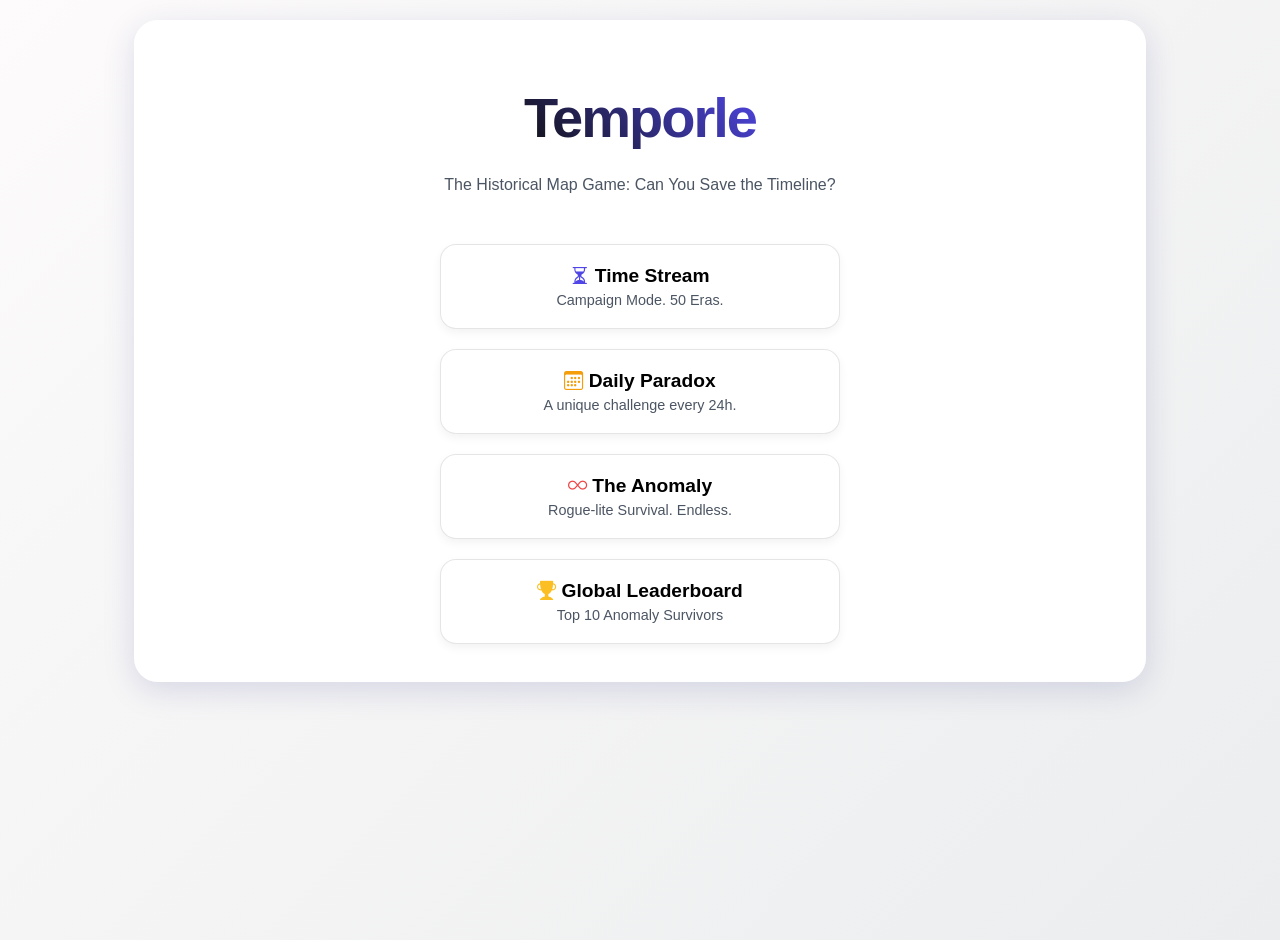
==== commit aa3b627a: "Added user OAuth" ====
--- a/index.html
+++ b/index.html
@@ -3,11 +3,13 @@
 <head>
     <meta charset="UTF-8">
     <meta name="viewport" content="width=device-width, initial-scale=1.0">
-    <title>Temporle: The Glitch</title>
+    <title>Temporle</title>
     <meta property="og:title" content="Temporle: The Historical Geography Game">
     <meta property="og:description" content="Can you locate the lost empires of history? Travel through time and test your knowledge in this daily strategy game.">
     <meta property="og:type" content="website">
-    <meta property="og:url" content="https://yourwebsite.com/temporle"> <meta property="og:image" content="https://ui-avatars.com/api/?name=Te&background=4f46e5&color=fff&size=512&font-size=0.5"> <meta name="twitter:card" content="summary_large_image">
+    <meta property="og:url" content="https://owenschock.github.io/temporle"> 
+    <meta property="og:image" content="https://ui-avatars.com/api/?name=Te&background=4f46e5&color=fff&size=512&font-size=0.5"> 
+    <meta name="twitter:card" content="summary_large_image">
     <meta name="theme-color" content="#4f46e5">
     <meta name="apple-mobile-web-app-capable" content="yes">
     <meta name="apple-mobile-web-app-status-bar-style" content="black-translucent">
@@ -15,277 +17,12 @@
     <meta name="mobile-web-app-capable" content="yes">
 
     <link rel="icon" href="data:image/svg+xml,<svg xmlns='http://www.w3.org/2000/svg' viewBox='0 0 100 100'><circle cx='50' cy='50' r='50' fill='%234f46e5'/><circle cx='50' cy='50' r='40' fill='%23ffffff'/><path d='M50 20 V50 L70 70' stroke='%234f46e5' stroke-width='8' stroke-linecap='round'/></svg>">
-    <style>
-        :root {
-            --text-main: #1f2937;
-            --text-muted: #4b5563;
-            --primary: #4f46e5;
-            --primary-hover: #4338ca;
-            --accent: #f59e0b;
-            --danger: #ef4444;
-            --success: #10b981;
-            --glass-bg: rgba(255, 255, 255, 0.85);
-            --glass-border: rgba(255, 255, 255, 0.5);
-            --shadow: 0 8px 32px 0 rgba(31, 38, 135, 0.15);
-            --radius: 24px;
-        }
-
-        body {
-            background: linear-gradient(135deg, #fdfbfb 0%, #ebedee 100%);
-            color: var(--text-main);
-            font-family: -apple-system, BlinkMacSystemFont, "Segoe UI", Roboto, Helvetica, Arial, sans-serif;
-            margin: 0;
-            padding: 20px;
-            min-height: 100vh;
-            display: flex;
-            flex-direction: column;
-            align-items: center;
-            transition: background 1.5s ease;
-        }
-
-        .container {
-            width: 100%;
-            max-width: 950px;
-            background: var(--glass-bg);
-            backdrop-filter: blur(12px);
-            -webkit-backdrop-filter: blur(12px);
-            border: 1px solid var(--glass-border);
-            border-radius: var(--radius);
-            box-shadow: var(--shadow);
-            padding: 30px;
-            display: flex;
-            flex-direction: column;
-            gap: 25px;
-            position: relative;
-            z-index: 10;
-            min-height: 600px;
-        }
-
-        /* HEADER */
-        header {
-            display: flex;
-            justify-content: space-between;
-            align-items: center;
-            border-bottom: 2px solid rgba(0,0,0,0.05);
-            padding-bottom: 20px;
-        }
-
-        .brand { font-size: 1.8rem; font-weight: 800; letter-spacing: -1px; background: -webkit-linear-gradient(45deg, var(--text-main), var(--primary)); -webkit-background-clip: text; -webkit-text-fill-color: transparent; cursor: pointer; }
-        
-        .timeline-pill {
-            background: rgba(0,0,0,0.05);
-            padding: 8px 20px;
-            border-radius: 30px;
-            font-weight: 700;
-            font-size: 1.2rem;
-            display: flex; align-items: center; gap: 10px;
-        }
-
-        .status-area { text-align: right; min-width: 160px; }
-        .health-track {
-            background: rgba(0,0,0,0.1);
-            height: 12px;
-            border-radius: 6px;
-            overflow: hidden;
-            margin-top: 5px;
-        }
-        .health-fill {
-            height: 100%;
-            background: linear-gradient(90deg, var(--success), #34d399);
-            width: 100%;
-            transition: width 0.5s ease;
-        }
-        .health-fill.danger { background: linear-gradient(90deg, var(--danger), #f87171); }
-
-        /* GRID */
-        .game-grid { display: grid; grid-template-columns: 1fr 340px; gap: 30px; height: 100%; }
-        /* --- MOBILE OPTIMIZATION --- */
-        @media (max-width: 850px) {
-            body { padding: 10px; }
-            .container { padding: 15px; border-radius: 16px; min-height: auto; }
-
-            /* 1. Fix the Header Collision */
-            header { flex-wrap: wrap; justify-content: space-between; gap: 15px; border-bottom: none; }
-            header > div:first-child { width: auto; } 
-            .status-area { width: auto; text-align: right; min-width: 120px; } 
-            .timeline-pill { width: 100%; justify-content: center; order: 3; margin-top: -10px; padding: 12px; } 
-
-            /* 2. Bring back the Compass and Stack the Grid */
-            .game-grid { display: flex; flex-direction: column; gap: 20px; }
-            .radar-column { display: block; order: -1; } /* Moves the radar ABOVE the input section */
-            .radar-box { width: 220px; height: 220px; margin: 0 auto; } /* Perfectly scaled for phones */
-            
-            /* 3. Make Inputs & Buttons Thumb-Friendly */
-            .input-wrapper { flex-direction: column; gap: 10px; }
-            .btn-scan { padding: 16px; width: 100%; border-radius: 12px; }
-            .shop-row { gap: 8px; margin: 10px 0; }
-            .shop-btn { padding: 10px; font-size: 0.9rem; }
-
-            /* 4. Fix the Stats Modal Squishing */
-            .stats-grid { grid-template-columns: repeat(2, 1fr); gap: 10px; }
-            .modal { padding: 25px 20px; }
-        }
-
-        /* CARDS */
-        .glass-card {
-            background: rgba(255, 255, 255, 0.5);
-            border: 1px solid rgba(255, 255, 255, 0.6);
-            border-radius: 16px;
-            padding: 24px;
-            box-shadow: 0 4px 6px -1px rgba(0, 0, 0, 0.05);
-            margin-bottom: 20px;
-        }
-
-        .mission-text { font-size: 1.3rem; font-weight: 600; line-height: 1.4; }
-        .hint-box { margin-top: 15px; padding: 12px; background: rgba(245, 158, 11, 0.1); border-left: 4px solid var(--accent); border-radius: 8px; font-weight: 600; color: #92400e; animation: fadeIn 0.5s; }
-
-        /* INPUT */
-        .input-wrapper { position: relative; display: flex; gap: 12px; margin-bottom: 20px; }
-        input { flex: 1; padding: 18px 24px; border: 2px solid transparent; background: white; border-radius: 14px; font-size: 1.1rem; outline: none; box-shadow: 0 2px 4px rgba(0,0,0,0.05); transition: 0.3s; font-family: inherit; }
-        input:focus { box-shadow: 0 0 0 4px rgba(79, 70, 229, 0.15); border-color: var(--primary); }
-        .btn-scan { background: var(--text-main); color: white; border: none; padding: 0 32px; border-radius: 14px; font-weight: 700; font-size: 1.1rem; cursor: pointer; transition: 0.2s; }
-        .btn-scan:hover { background: black; transform: scale(1.02); }
-
-        /* RADAR */
-        .radar-box { width: 100%; aspect-ratio: 1/1; background: rgba(255,255,255,0.5); border-radius: 50%; border: 1px solid rgba(255,255,255,0.8); position: relative; box-shadow: inset 0 4px 12px rgba(0,0,0,0.05); }
-        .radar-ring { position: absolute; top: 50%; left: 50%; transform: translate(-50%, -50%); border: 1px solid rgba(0,0,0,0.1); border-radius: 50%; }
-        .r1 { width: 33%; height: 33%; } .r2 { width: 66%; height: 66%; } .r3 { width: 99%; height: 99%; }
-        .blip { position: absolute; width: 14px; height: 14px; border-radius: 50%; border: 3px solid white; transform: translate(-50%, -50%); box-shadow: 0 4px 6px rgba(0,0,0,0.15); transition: all 0.6s cubic-bezier(0.16, 1, 0.3, 1); }
-
-        /* LOGS */
-        .log-container { display: flex; flex-direction: column; gap: 10px; max-height: 350px; overflow-y: auto; }
-        .log-card { display: flex; justify-content: space-between; padding: 14px 20px; background: rgba(255,255,255,0.7); border-radius: 12px; border: 1px solid rgba(0,0,0,0.05); animation: slideIn 0.3s ease; font-weight: 700; }
-        .log-card.close { border: 2px solid var(--accent); background: #fffbeb; color: #92400e; }
-
-        /* SHOP */
-        .shop-row { display: flex; gap: 12px; margin: 20px 0; }
-        .shop-btn { flex: 1; background: white; border: 1px solid rgba(0,0,0,0.1); padding: 12px; border-radius: 12px; font-weight: 700; color: var(--text-muted); cursor: pointer; display: flex; justify-content: center; gap: 8px; }
-        .shop-btn:hover:not(:disabled) { transform: translateY(-2px); color: var(--primary); border-color: var(--primary); }
-        .shop-btn:disabled { opacity: 0.5; filter: grayscale(1); }
-        .cost-badge { background: #fee2e2; color: #b91c1c; padding: 2px 8px; border-radius: 6px; font-size: 0.75rem; }
-
-        /* LEADERBOARD */
-        .lb-row { display: flex; align-items: center; background: #f9fafb; padding: 12px; border-radius: 8px; border: 1px solid rgba(0,0,0,0.05); font-weight: 600; font-size: 0.95rem; margin-bottom: 8px; transition: 0.2s; }
-        .lb-row:hover { transform: translateX(5px); border-color: var(--primary); }
-        .lb-rank { width: 45px; font-weight: 800; font-size: 1.1rem; color: var(--primary); }
-        .lb-date { flex: 1; text-align: left; color: var(--text-main); font-size: 0.85rem; }
-        .lb-guesses { width: 80px; text-align: center; color: var(--text-main); font-weight: 800; }
-        .lb-health { width: 80px; text-align: center; color: var(--success); font-weight: 800; }
-
-        /* MENU SCREEN */
-        #mainMenu {
-            position: absolute; inset: 0; background: rgba(255,255,255,0.95); z-index: 50;
-            display: flex; flex-direction: column; justify-content: center; align-items: center;
-            border-radius: var(--radius); text-align: center;
-        }
-        .mode-btn {
-            width: 80%; max-width: 400px; padding: 20px; margin: 10px;
-            border: 1px solid rgba(0,0,0,0.1); border-radius: 16px; background: white;
-            font-size: 1.2rem; font-weight: 800; cursor: pointer; transition: 0.2s;
-            box-shadow: 0 4px 10px rgba(0,0,0,0.05);
-            display: flex; flex-direction: column; align-items: center; gap: 5px;
-        }
-        .mode-btn:hover { transform: scale(1.02); border-color: var(--primary); box-shadow: 0 8px 20px rgba(0,0,0,0.1); }
-        .mode-desc { font-size: 0.9rem; font-weight: 500; color: var(--text-muted); }
-        
-        /* OVERLAYS */
-        .overlay { position: fixed; inset: 0; background: rgba(0,0,0,0.6); backdrop-filter: blur(8px); z-index: 100; display: none; justify-content: center; align-items: center; }
-        .modal { background: white; padding: 40px; width: 90%; max-width: 450px; border-radius: 28px; text-align: center; animation: popUp 0.4s; }
-        .btn-modal { width: 100%; padding: 16px; background: var(--primary); color: white; border: none; border-radius: 16px; font-size: 1.2rem; font-weight: 700; cursor: pointer; margin-top: 20px; }
-        .btn-modal:disabled { background: var(--text-muted); cursor: not-allowed; opacity: 0.7; }
-
-        /* AUTOFILL */
-        #suggestions { position: absolute; top: 100%; left: 0; right: 0; background: white; border-radius: 16px; margin-top: 10px; box-shadow: 0 10px 40px rgba(0,0,0,0.15); z-index: 60; max-height: 250px; overflow-y: auto; display: none; padding: 5px; }
-        .s-item { padding: 12px 20px; cursor: pointer; transition: 0.1s; font-weight: 500; }
-        .s-item:hover { background: #f3f4f6; color: var(--primary); }
-
-        @keyframes fadeIn { from { opacity: 0; } to { opacity: 1; } }
-        @keyframes slideIn { from { opacity: 0; transform: translateY(10px); } to { opacity: 1; transform: translateY(0); } }
-        @keyframes popUp { from { opacity: 0; transform: scale(0.9); } to { opacity: 1; transform: scale(1); } }
-        .hidden { display: none !important; }
-
-        /* STATS DASHBOARD */
-        .stats-grid { display: grid; grid-template-columns: repeat(4, 1fr); gap: 10px; margin-bottom: 25px; }
-        .stat-box { display: flex; flex-direction: column; align-items: center; background: #f9fafb; border: 1px solid var(--border); padding: 15px 5px; border-radius: 12px; }
-        .stat-num { font-size: 1.6rem; font-weight: 800; color: var(--text-main); }
-        .stat-label { font-size: 0.65rem; text-transform: uppercase; font-weight: 800; color: var(--text-muted); text-align: center; margin-top: 5px; }
-        
-        .dist-container { display: flex; flex-direction: column; gap: 8px; text-align: left; margin-bottom: 20px; }
-        .dist-row { display: flex; align-items: center; gap: 10px; font-size: 0.95rem; font-weight: 700; color: var(--text-muted); }
-        .dist-bar-wrapper { flex: 1; background: #f3f4f6; height: 26px; border-radius: 6px; overflow: hidden; display: flex; }
-        .dist-bar-fill { height: 100%; background: var(--text-muted); display: flex; align-items: center; justify-content: flex-end; padding-right: 8px; color: white; font-size: 0.8rem; min-width: 8%; transition: width 0.5s ease; }
-        .dist-bar-fill.highlight { background: var(--success); }
-
-        ::-webkit-scrollbar { width: 8px; }
-        ::-webkit-scrollbar-track { background: transparent; }
-        ::-webkit-scrollbar-thumb { background: rgba(0,0,0,0.1); border-radius: 4px; }
-
-        /* TOAST NOTIFICATION */
-        #toast {
-            visibility: hidden; min-width: 200px; background-color: var(--text-main); color: #fff;
-            text-align: center; border-radius: 12px; padding: 16px; position: fixed;
-            z-index: 1000; left: 50%; transform: translateX(-50%); bottom: 30px;
-            font-weight: 700; box-shadow: 0px 10px 30px rgba(0,0,0,0.2); font-size: 1rem;
-        }
-        #toast.show {
-            visibility: visible;
-            animation: fadein 0.3s, fadeout 0.3s 2.5s;
-        }
-        @keyframes fadein { from {bottom: 0; opacity: 0;} to {bottom: 30px; opacity: 1;} }
-        @keyframes fadeout { from {bottom: 30px; opacity: 1;} to {bottom: 0; opacity: 0;} }
-
-        /* DEBRIEF BOX */
-        .debrief-box {
-            background: rgba(79, 70, 229, 0.05);
-            border-left: 4px solid var(--primary);
-            padding: 15px;
-            margin: 15px 0;
-            border-radius: 8px;
-            text-align: left;
-        }
-        .debrief-title { font-weight: 800; color: var(--primary); text-transform: uppercase; font-size: 0.75rem; margin-bottom: 5px; }
-        .debrief-text { color: var(--text-main); font-size: 0.9rem; font-weight: 500; margin-bottom: 12px; line-height: 1.4; }
-        .wiki-link { display: inline-block; color: white; background: var(--primary); padding: 8px 16px; border-radius: 8px; text-decoration: none; font-weight: 700; font-size: 0.85rem; transition: 0.2s; }
-        .wiki-link:hover { background: var(--primary-hover); transform: translateY(-2px); }
-
-        /* DAMAGE FEEDBACK */
-        @keyframes damageShake {
-            0% { transform: translateX(0); background-color: rgba(239, 68, 68, 0.2); }
-            25% { transform: translateX(-15px); }
-            50% { transform: translateX(15px); }
-            75% { transform: translateX(-15px); }
-            100% { transform: translateX(0); background-color: transparent; }
-        }
-        .taking-damage { animation: damageShake 0.4s ease-in-out; }
-
-        /* TROPHY CABINET */
-        .trophy-row { display: flex; justify-content: space-around; margin-top: 10px; background: #f9fafb; padding: 15px; border-radius: 12px; border: 1px solid var(--border); }
-        .trophy { font-size: 2.2rem; opacity: 0.2; filter: grayscale(1); transition: 0.3s; position: relative; cursor: help; }
-        .trophy.unlocked { opacity: 1; filter: grayscale(0); transform: scale(1.1); }
-        .trophy-tooltip { visibility: hidden; width: 130px; background: var(--text-main); color: #fff; text-align: center; border-radius: 6px; padding: 8px; position: absolute; z-index: 1; bottom: 110%; left: 50%; transform: translateX(-50%); font-size: 0.7rem; font-weight: 700; box-shadow: 0 4px 6px rgba(0,0,0,0.1); opacity: 0; transition: opacity 0.2s; }
-        .trophy-tooltip::after { content: ""; position: absolute; top: 100%; left: 50%; margin-left: -5px; border-width: 5px; border-style: solid; border-color: var(--text-main) transparent transparent transparent; }
-        .trophy:hover .trophy-tooltip { visibility: visible; opacity: 1; }
-
-        /* LATEST RADAR BLIP PULSE */
-        @keyframes pulseBlip {
-            0% { transform: translate(-50%, -50%) scale(1); box-shadow: 0 0 0 0 rgba(255,255,255,0.7); }
-            70% { transform: translate(-50%, -50%) scale(1.5); box-shadow: 0 0 0 10px rgba(255,255,255,0); }
-            100% { transform: translate(-50%, -50%) scale(1); box-shadow: 0 0 0 0 rgba(255,255,255,0); }
-        }
-        .blip.latest { animation: pulseBlip 1.5s infinite; z-index: 20; border-color: var(--primary); }
-
-        /* TIME NEXUS SHOP */
-        .nexus-grid { display: grid; grid-template-columns: 1fr; gap: 15px; margin-top: 20px; }
-        .nexus-card { background: #fdfbfb; border: 2px solid var(--text-muted); border-radius: 12px; padding: 15px; text-align: left; display: flex; justify-content: space-between; align-items: center; transition: 0.2s; }
-        .nexus-card:hover { border-color: var(--primary); box-shadow: 0 4px 12px rgba(79, 70, 229, 0.15); }
-        .nexus-info { max-width: 70%; }
-        .nexus-title { font-weight: 800; font-size: 1.1rem; color: var(--text-main); margin-bottom: 5px; }
-        .nexus-desc { font-size: 0.85rem; color: var(--text-muted); font-weight: 500; }
-        .btn-buy { background: var(--text-main); color: white; border: none; padding: 10px 20px; border-radius: 8px; font-weight: 800; cursor: pointer; }
-        .btn-buy:disabled { background: #e5e7eb; color: #9ca3af; cursor: not-allowed; }
-        .btn-buy.purchased { background: var(--success); }
-
-    </style>
+    
+    <link rel="stylesheet" href="https://cdn.jsdelivr.net/npm/bootstrap-icons@1.11.3/font/bootstrap-icons.min.css">
+    
+    <script src="https://cdn.jsdelivr.net/npm/@supabase/supabase-js@2"></script>
+    
+    <link rel="stylesheet" href="styles.css">
 </head>
 <body>
 
@@ -294,20 +31,21 @@
     <div id="mainMenu">
         <h1 style="font-size: 3.5rem; margin-bottom: 10px; letter-spacing: -2px; background: -webkit-linear-gradient(45deg, #111, #4f46e5); -webkit-background-clip: text; -webkit-text-fill-color: transparent;">Temporle</h1>
         <p style="color: var(--text-muted); margin-bottom: 40px;">The Historical Map Game: Can You Save the Timeline?</p>
+        
         <button class="mode-btn" onclick="initMode('story')">
-            <span>⏳ Time Stream</span>
+            <span><i class="bi bi-hourglass-split" style="color: var(--primary);"></i> Time Stream</span>
             <span class="mode-desc">Campaign Mode. 50 Eras.</span>
         </button>
         <button class="mode-btn" onclick="initMode('daily')">
-            <span>📅 Daily Paradox</span>
+            <span><i class="bi bi-calendar3" style="color: var(--accent);"></i> Daily Paradox</span>
             <span class="mode-desc">A unique challenge every 24h.</span>
         </button>
         <button class="mode-btn" onclick="initMode('endless')">
-            <span>🌀 The Anomaly</span>
+            <span><i class="bi bi-infinity" style="color: var(--danger);"></i> The Anomaly</span>
             <span class="mode-desc">Rogue-lite Survival. Endless.</span>
         </button>
         <button class="mode-btn" onclick="showLeaderboard()">
-            <span>🏆 Global Leaderboard</span>
+            <span><i class="bi bi-trophy-fill" style="color: #fbbf24;"></i> Global Leaderboard</span>
             <span class="mode-desc">Top 10 Anomaly Survivors</span>
         </button>
     </div>
@@ -322,73 +60,80 @@
             <button class="btn-modal" onclick="closeStory()">PROCEED</button>
         </div>
     </div>
-<div id="gameUI" style="display: none;">
-    <header>
-        <div style="display: flex; align-items: center; gap: 15px;">
-            <div class="brand" onclick="location.reload()">Temporle</div>
-            <div style="cursor: pointer; font-size: 1.5rem; transition: transform 0.2s;" onclick="showHelp()" onmouseover="this.style.transform='scale(1.1)'" onmouseout="this.style.transform='scale(1)'">❔</div>
-            <div style="cursor: pointer; font-size: 1.5rem; transition: transform 0.2s;" onclick="showStats()" onmouseover="this.style.transform='scale(1.1)'" onmouseout="this.style.transform='scale(1)'">📊</div>
-        </div>
-        <div id="yearDisplay" class="timeline-pill">
-            <span id="yearVal">----</span>
-        </div>
-        <div class="status-area">
-            <div style="display:flex; justify-content:space-between; font-size:0.75rem; font-weight:700; color:var(--text-muted);">
-                <span>Integrity</span>
-                <span id="healthText">100%</span>
-            </div>
-            <div class="health-track">
-                <div id="healthBar" class="health-fill"></div>
-            </div>
-            <div id="levelCountDisplay" style="font-size:0.7rem; margin-top:5px; font-weight:700; color:var(--text-muted); opacity: 0.8;"></div>
-            <div id="modeLabel" style="text-align:right; font-size:0.7rem; margin-top:2px; font-weight:700; color:var(--primary);"></div>
-        </div>
-    </header>
-
-    <div class="game-grid">
-        <div>
-            <div class="glass-card">
-                <div class="mission-text" style="font-size: 0.8rem; text-transform: uppercase; color: var(--primary); font-weight: 800; margin-bottom: 5px;">Objective</div>
-                <div id="scenarioText" class="mission-text">Loading...</div>
-                <div id="hintText" class="hint-box hidden"></div>
-            </div>
-            <div class="shop-row">
-                <button class="shop-btn" id="btnAbility1" onclick="useAbility('continent')">
-                    <span class="cost-badge">-15%</span> <span>Macro</span>
-                </button>
-                <button class="shop-btn" id="btnAbility2" onclick="useAbility('letter')">
-                    <span class="cost-badge">-10%</span> <span>Decrypt</span>
-                </button>
-            </div>
-            <div class="input-wrapper">
-                <input type="text" id="countryInput" placeholder="Enter coordinates (Country)..." autocomplete="off">
-                <button class="btn-scan" onclick="handleGuess()">SCAN</button>
-                <div id="suggestions"></div>
-            </div>
-            <div id="logList" class="log-container"></div>
-        </div>
-        <div class="radar-column">
-            <div class="glass-card" style="text-align: center;">
-                <div style="font-size: 0.8rem; text-transform: uppercase; color: var(--text-muted); font-weight: 800; margin-bottom: 10px;">Sensors</div>
-                <div class="radar-box" id="radarScreen">
-                    <div class="radar-ring r1"></div>
-                    <div class="radar-ring r2"></div>
-                    <div class="radar-ring r3"></div>
-                </div>
-                <div style="display: flex; align-items: center; justify-content: center; gap: 10px; margin-top:15px;">
-                    <div id="compassArrow" style="font-size: 1.5rem; transition: transform 0.6s cubic-bezier(0.34, 1.56, 0.64, 1); transform: rotate(0deg);">⬆️</div>
-                    <div id="radarReadout" style="font-weight: 700; color: var(--text-muted);">Standby</div>
-                </div>
-            </div>
-        </div>
-    </div>
-    </div>
-    <div id="toast">Copied to clipboard! 📋</div>
+
+    <div id="gameUI" style="display: none;">
+        <header>
+            <div style="display: flex; align-items: center; gap: 15px;">
+                <div class="brand" onclick="location.reload()">Temporle</div>
+                <div style="cursor: pointer; font-size: 1.5rem; transition: transform 0.2s; color: var(--text-muted);" onclick="showHelp()" onmouseover="this.style.transform='scale(1.1)'" onmouseout="this.style.transform='scale(1)'">
+                    <i class="bi bi-question-circle-fill"></i>
+                </div>
+                <div style="cursor: pointer; font-size: 1.5rem; transition: transform 0.2s; color: var(--text-muted);" onclick="showStats()" onmouseover="this.style.transform='scale(1.1)'" onmouseout="this.style.transform='scale(1)'">
+                    <i class="bi bi-bar-chart-fill"></i>
+                </div>
+            </div>
+            <div id="yearDisplay" class="timeline-pill">
+                <span id="yearVal">----</span>
+            </div>
+            <div class="status-area">
+                <div style="display:flex; justify-content:space-between; font-size:0.75rem; font-weight:700; color:var(--text-muted);">
+                    <span>Integrity</span>
+                    <span id="healthText">100%</span>
+                </div>
+                <div class="health-track">
+                    <div id="healthBar" class="health-fill"></div>
+                </div>
+                <div id="levelCountDisplay" style="font-size:0.7rem; margin-top:5px; font-weight:700; color:var(--text-muted); opacity: 0.8;"></div>
+                <div id="modeLabel" style="text-align:right; font-size:0.7rem; margin-top:2px; font-weight:700; color:var(--primary);"></div>
+            </div>
+        </header>
+
+        <div class="game-grid">
+            <div>
+                <div class="glass-card">
+                    <div class="mission-text" style="font-size: 0.8rem; text-transform: uppercase; color: var(--primary); font-weight: 800; margin-bottom: 5px;">Objective</div>
+                    <div id="scenarioText" class="mission-text">Loading...</div>
+                    <div id="hintText" class="hint-box hidden"></div>
+                </div>
+                <div class="shop-row">
+                    <button class="shop-btn" id="btnAbility1" onclick="useAbility('continent')">
+                        <span class="cost-badge">-15%</span> <span>Macro</span>
+                    </button>
+                    <button class="shop-btn" id="btnAbility2" onclick="useAbility('letter')">
+                        <span class="cost-badge">-10%</span> <span>Decrypt</span>
+                    </button>
+                </div>
+                <div class="input-wrapper">
+                    <input type="text" id="countryInput" placeholder="Enter coordinates (Country)..." autocomplete="off">
+                    <button class="btn-scan" onclick="handleGuess()">SCAN</button>
+                    <div id="suggestions"></div>
+                </div>
+                <div id="logList" class="log-container"></div>
+            </div>
+            <div class="radar-column">
+                <div class="glass-card" style="text-align: center;">
+                    <div style="font-size: 0.8rem; text-transform: uppercase; color: var(--text-muted); font-weight: 800; margin-bottom: 10px;">Sensors</div>
+                    <div class="radar-box" id="radarScreen">
+                        <div class="radar-ring r1"></div>
+                        <div class="radar-ring r2"></div>
+                        <div class="radar-ring r3"></div>
+                    </div>
+                    <div style="display: flex; align-items: center; justify-content: center; gap: 10px; margin-top:15px;">
+                        <div id="compassArrow" style="font-size: 1.5rem; transition: transform 0.6s cubic-bezier(0.34, 1.56, 0.64, 1); transform: rotate(0deg); color: var(--text-main);">
+                            <i class="bi bi-arrow-up-circle-fill"></i>
+                        </div>
+                        <div id="radarReadout" style="font-weight: 700; color: var(--text-muted);">Standby</div>
+                    </div>
+                </div>
+            </div>
+        </div>
+    </div>
+    <div id="toast">Copied to clipboard! <i class="bi bi-clipboard-check-fill" style="margin-left: 5px;"></i></div>
 </div>
 
 <div id="winModal" class="overlay">
     <div class="modal">
-        <div style="font-size: 4rem;">✅</div>
+        <div style="font-size: 4rem;"><i class="bi bi-check-circle-fill" style="color: var(--success);"></i></div>
         <h2>Target Secured</h2>
         <p id="winMsg" style="font-weight: 700; color: var(--primary);"></p>
         <p id="winNote" style="color: var(--text-muted); margin-bottom: 20px;"></p>
@@ -401,7 +146,9 @@
 
             <div id="winDebrief" class="debrief-box hidden"></div>
 
-            <button class="btn-modal" style="background: var(--success); margin-top: 15px;" onclick="shareResult(this)">Share Result 📋</button>
+            <button class="btn-modal" style="background: var(--success); margin-top: 15px; display: flex; align-items: center; justify-content: center; gap: 8px;" onclick="shareResult(this)">
+                Share Result <i class="bi bi-share-fill"></i>
+            </button>
             <button class="btn-modal" style="background: var(--primary); margin-top: 10px;" onclick="showStats()">View Stats</button>
             <button class="btn-modal" style="background: var(--text-main); margin-top: 10px;" onclick="location.reload()">Main Menu</button>
         </div>
@@ -410,7 +157,7 @@
 
 <div id="loseModal" class="overlay">
     <div class="modal">
-        <div style="font-size: 4rem;">💥</div>
+        <div style="font-size: 4rem;"><i class="bi bi-exclamation-triangle-fill" style="color: var(--danger);"></i></div>
         <h2>Timeline Collapse</h2>
         <p id="lossMessage">Integrity failure. Paradox detected.</p>
         <div id="autopsyUI" class="hidden" style="margin-top: 20px; background: #f9fafb; padding: 15px; border-radius: 12px; border: 1px solid var(--border); text-align: left;">
@@ -424,7 +171,9 @@
              
              <div id="loseDebrief" class="debrief-box hidden"></div>
         
-             <button class="btn-modal" style="background: var(--accent); margin-bottom: 10px;" onclick="shareResult(this)">Share Result 📋</button>
+             <button class="btn-modal" style="background: var(--accent); margin-bottom: 10px; display: flex; align-items: center; justify-content: center; gap: 8px;" onclick="shareResult(this)">
+                Share Result <i class="bi bi-share-fill"></i>
+             </button>
              <button class="btn-modal" style="background: var(--primary); margin-bottom: 10px;" onclick="showStats()">View Stats</button>
              <button class="btn-modal" style="background: var(--text-main);" onclick="location.reload()">Main Menu</button>
         </div>
@@ -434,7 +183,7 @@
 
 <div id="endGameModal" class="overlay">
     <div class="modal">
-        <div style="font-size: 4rem;">🏆</div>
+        <div style="font-size: 4rem;"><i class="bi bi-trophy-fill" style="color: #fbbf24;"></i></div>
         <h2>Mission Complete</h2>
         <p>You have successfully navigated the Time Stream.</p>
         <button class="btn-modal" onclick="location.reload()">Return to Base</button>
@@ -493,8 +242,9 @@
 
         <div style="text-align: left; font-size: 0.8rem; font-weight: 800; color: var(--text-main); text-transform: uppercase; margin-bottom: 10px;">Guess Distribution</div>
         <div id="distChart" class="dist-container">
-            </div>
-            <div id="globalStatsContainer" style="background: rgba(79, 70, 229, 0.05); border: 1px solid rgba(79, 70, 229, 0.3); border-radius: 12px; padding: 15px; margin-top: 15px; margin-bottom: 25px; display: flex; justify-content: space-between; align-items: center;">
+        </div>
+
+        <div id="globalStatsContainer" style="background: rgba(79, 70, 229, 0.05); border: 1px solid rgba(79, 70, 229, 0.3); border-radius: 12px; padding: 15px; margin-top: 15px; margin-bottom: 25px; display: flex; justify-content: space-between; align-items: center;">
             <div style="text-align: left;">
                 <div style="font-size: 0.75rem; font-weight: 800; color: var(--primary); text-transform: uppercase;">Global Average</div>
                 <div style="font-size: 1.4rem; font-weight: 800; color: var(--text-main);"><span id="globalAvgText">--</span> <span style="font-size: 0.8rem; color: var(--text-muted);">Guesses</span></div>
@@ -504,12 +254,32 @@
                 <div style="font-size: 1.4rem; font-weight: 800; color: var(--text-main);"><span id="personalAvgText">--</span> <span style="font-size: 0.8rem; color: var(--text-muted);">Guesses</span></div>
             </div>
         </div>
-            <div style="text-align: left; font-size: 0.8rem; font-weight: 800; color: var(--text-main); text-transform: uppercase; margin-bottom: 5px; margin-top: 20px;">Trophy Cabinet</div>
+
+        <div id="authSection" style="margin-bottom: 25px; display: flex; flex-direction: column; align-items: center; gap: 8px;">
+            <div style="font-size: 0.7rem; font-weight: 700; color: var(--text-muted); text-transform: uppercase;">Cloud Sync</div>
+            
+            <div id="loginPromptUI" style="display: flex; flex-direction: column; align-items: center; gap: 6px; width: 100%;">
+                <button class="btn-modal" style="margin-top: 0; background: #fff; color: #333; border: 1px solid #ccc; display: flex; align-items: center; justify-content: center; gap: 10px; width: 100%; box-shadow: 0 2px 4px rgba(0,0,0,0.05);" onclick="signInWithGoogle()">
+                    <img src="https://www.svgrepo.com/show/475656/google-color.svg" style="width: 20px; height: 20px;" alt="Google">
+                    Sign in to Save Stats
+                </button>
+                <div style="font-size: 0.65rem; color: var(--text-muted); font-weight: 600;">
+                    <i class="bi bi-shield-lock-fill" style="margin-right: 3px;"></i> Authentication secured by Supabase
+                </div>
+            </div>
+            
+            <div id="userProfileContainer" class="hidden" style="display: flex; flex-direction: column; align-items: center; gap: 5px; background: #f9fafb; padding: 10px 20px; border-radius: 12px; border: 1px solid var(--border); width: 100%; box-sizing: border-box;">
+                <div id="userProfileDisplay" style="font-weight: 800; color: var(--primary); font-size: 0.9rem;"></div>
+                <button onclick="signOutUser()" style="background: none; border: none; color: var(--danger); text-decoration: underline; cursor: pointer; font-size: 0.75rem; font-weight: 700; padding: 4px;">Disconnect Agent</button>
+            </div>
+        </div>
+
+        <div style="text-align: left; font-size: 0.8rem; font-weight: 800; color: var(--text-main); text-transform: uppercase; margin-bottom: 5px;">Trophy Cabinet</div>
         <div class="trophy-row" id="trophyCase">
-            <div class="trophy" id="trophySniper"><div class="trophy-tooltip">Sniper<br><span style="color:var(--accent); font-size:0.6rem;">Win on Guess 1</span></div>🎯</div>
-            <div class="trophy" id="trophyClutch"><div class="trophy-tooltip">Clutch<br><span style="color:var(--accent); font-size:0.6rem;">Win with < 10% Integrity</span></div>🥵</div>
-            <div class="trophy" id="trophyVeteran"><div class="trophy-tooltip">Veteran<br><span style="color:var(--accent); font-size:0.6rem;">Reach a 7-Day Streak</span></div>🏅</div>
-            <div class="trophy" id="trophyScholar"><div class="trophy-tooltip">Scholar<br><span style="color:var(--accent); font-size:0.6rem;">Play 30 Total Games</span></div>🦉</div>
+            <div class="trophy" id="trophySniper"><div class="trophy-tooltip">Sniper<br><span style="color:var(--accent); font-size:0.6rem;">Win on Guess 1</span></div><i class="bi bi-bullseye" style="color: var(--danger);"></i></div>
+            <div class="trophy" id="trophyClutch"><div class="trophy-tooltip">Clutch<br><span style="color:var(--accent); font-size:0.6rem;">Win with < 10% Integrity</span></div><i class="bi bi-heart-pulse-fill" style="color: #ec4899;"></i></div>
+            <div class="trophy" id="trophyVeteran"><div class="trophy-tooltip">Veteran<br><span style="color:var(--accent); font-size:0.6rem;">Reach a 7-Day Streak</span></div><i class="bi bi-award-fill" style="color: var(--primary);"></i></div>
+            <div class="trophy" id="trophyScholar"><div class="trophy-tooltip">Scholar<br><span style="color:var(--accent); font-size:0.6rem;">Play 30 Total Games</span></div><i class="bi bi-book-half" style="color: #8b5cf6;"></i></div>
         </div>
 
         <button class="btn-modal" onclick="closeStats()">Close</button>
@@ -530,7 +300,7 @@
                 <div style="width: 80px; text-align: center;">Guesses</div>
             </div>
             <div id="leaderboardList" style="display: flex; flex-direction: column; max-height: 400px; overflow-y: auto;">
-                </div>
+            </div>
         </div>
 
         <button class="btn-modal" style="margin-top: 20px;" onclick="closeLeaderboard()">Close</button>
@@ -575,1439 +345,6 @@
     </div>
 </div>
 
-<script>
-    const audioCtx = new (window.AudioContext || window.webkitAudioContext)();
-    function playTone(freq, type, dur) {
-        if (audioCtx.state === 'suspended') audioCtx.resume();
-        const osc = audioCtx.createOscillator(); const gain = audioCtx.createGain();
-        osc.type = type; osc.frequency.setValueAtTime(freq, audioCtx.currentTime);
-        gain.gain.setValueAtTime(0.05, audioCtx.currentTime);
-        gain.gain.exponentialRampToValueAtTime(0.001, audioCtx.currentTime + dur);
-        osc.connect(gain); gain.connect(audioCtx.destination);
-        osc.start(); osc.stop(audioCtx.currentTime + dur);
-    }
-    const sfx = {
-        scan: () => playTone(600, 'sine', 0.1), err: () => playTone(150, 'sawtooth', 0.3),
-        click: () => playTone(800, 'sine', 0.05), win: () => { playTone(400,'sine',0.1); setTimeout(()=>playTone(800,'sine',0.4), 100); }
-    };
-
-    const countries = [
-        {name: "Afghanistan", lat: 33.93, lon: 67.71}, {name: "Albania", lat: 41.15, lon: 20.17}, {name: "Algeria", lat: 28.03, lon: 1.66},
-        {name: "Andorra", lat: 42.50, lon: 1.52}, {name: "Angola", lat: -11.20, lon: 17.87}, {name: "Argentina", lat: -38.42, lon: -63.62},
-        {name: "Armenia", lat: 40.06, lon: 45.03}, {name: "Australia", lat: -25.27, lon: 133.78}, {name: "Austria", lat: 47.52, lon: 14.55},
-        {name: "Azerbaijan", lat: 40.14, lon: 47.57}, {name: "Bahamas", lat: 25.03, lon: -77.39}, {name: "Bahrain", lat: 26.06, lon: 50.55},
-        {name: "Bangladesh", lat: 23.68, lon: 90.35}, {name: "Barbados", lat: 13.19, lon: -59.54}, {name: "Belarus", lat: 53.70, lon: 27.95},
-        {name: "Belgium", lat: 50.50, lon: 4.47}, {name: "Belize", lat: 17.18, lon: -88.49}, {name: "Benin", lat: 9.30, lon: 2.31},
-        {name: "Bhutan", lat: 27.51, lon: 90.43}, {name: "Bolivia", lat: -16.29, lon: -63.58}, {name: "Bosnia and Herzegovina", lat: 43.91, lon: 17.67},
-        {name: "Botswana", lat: -22.32, lon: 24.68}, {name: "Brazil", lat: -14.24, lon: -51.93}, {name: "Brunei", lat: 4.53, lon: 114.72},
-        {name: "Bulgaria", lat: 42.73, lon: 25.48}, {name: "Burkina Faso", lat: 12.23, lon: -1.56}, {name: "Burundi", lat: -3.37, lon: 29.91},
-        {name: "Cambodia", lat: 12.56, lon: 104.99}, {name: "Cameroon", lat: 7.36, lon: 12.35}, {name: "Canada", lat: 56.13, lon: -106.35},
-        {name: "Central African Republic", lat: 6.61, lon: 20.93}, {name: "Chad", lat: 15.45, lon: 18.73}, {name: "Chile", lat: -35.67, lon: -71.54},
-        {name: "China", lat: 35.86, lon: 104.19}, {name: "Colombia", lat: 4.57, lon: -74.30}, {name: "Comoros", lat: -11.87, lon: 43.87},
-        {name: "Congo (DRC)", lat: -4.03, lon: 21.75}, {name: "Congo (Republic)", lat: -0.22, lon: 15.82}, {name: "Costa Rica", lat: 9.74, lon: -83.75},
-        {name: "Croatia", lat: 45.10, lon: 15.20}, {name: "Cuba", lat: 21.52, lon: -77.78}, {name: "Cyprus", lat: 35.12, lon: 33.42},
-        {name: "Czech Republic", lat: 49.81, lon: 15.47}, {name: "Denmark", lat: 56.26, lon: 9.50}, {name: "Djibouti", lat: 11.82, lon: 42.59},
-        {name: "Dominican Republic", lat: 18.73, lon: -70.16}, {name: "Ecuador", lat: -1.83, lon: -78.18}, {name: "Egypt", lat: 26.82, lon: 30.80},
-        {name: "El Salvador", lat: 13.79, lon: -88.89}, {name: "Equatorial Guinea", lat: 1.65, lon: 10.26}, {name: "Eritrea", lat: 15.17, lon: 39.78},
-        {name: "Estonia", lat: 58.59, lon: 25.01}, {name: "Ethiopia", lat: 9.14, lon: 40.48}, {name: "Fiji", lat: -17.71, lon: 178.06},
-        {name: "Finland", lat: 61.92, lon: 25.74}, {name: "France", lat: 46.22, lon: 2.21}, {name: "Gabon", lat: -0.80, lon: 11.60},
-        {name: "Gambia", lat: 13.44, lon: -15.31}, {name: "Georgia", lat: 42.31, lon: 43.35}, {name: "Germany", lat: 51.16, lon: 10.45},
-        {name: "Ghana", lat: 7.94, lon: -1.02}, {name: "Greece", lat: 39.07, lon: 21.82}, {name: "Guatemala", lat: 15.78, lon: -90.23},
-        {name: "Guinea", lat: 9.94, lon: -9.69}, {name: "Guyana", lat: 4.86, lon: -58.93}, {name: "Haiti", lat: 18.97, lon: -72.28},
-        {name: "Honduras", lat: 15.20, lon: -86.24}, {name: "Hungary", lat: 47.16, lon: 19.50}, {name: "Iceland", lat: 64.96, lon: -19.02},
-        {name: "India", lat: 20.59, lon: 78.96}, {name: "Indonesia", lat: -0.78, lon: 113.92}, {name: "Iran", lat: 32.42, lon: 53.68},
-        {name: "Iraq", lat: 33.22, lon: 43.67}, {name: "Ireland", lat: 53.14, lon: -7.69}, {name: "Israel", lat: 31.04, lon: 34.85},
-        {name: "Italy", lat: 41.87, lon: 12.56}, {name: "Ivory Coast", lat: 7.54, lon: -5.54}, {name: "Jamaica", lat: 18.10, lon: -77.29},
-        {name: "Japan", lat: 36.20, lon: 138.25}, {name: "Jordan", lat: 30.58, lon: 36.23}, {name: "Kazakhstan", lat: 48.01, lon: 66.92},
-        {name: "Kenya", lat: -0.02, lon: 37.90}, {name: "Kuwait", lat: 29.31, lon: 47.48}, {name: "Kyrgyzstan", lat: 41.20, lon: 74.76},
-        {name: "Laos", lat: 19.85, lon: 102.49}, {name: "Latvia", lat: 56.87, lon: 24.60}, {name: "Lebanon", lat: 33.85, lon: 35.86},
-        {name: "Lesotho", lat: -29.60, lon: 28.23}, {name: "Liberia", lat: 6.42, lon: -9.42}, {name: "Libya", lat: 26.33, lon: 17.22},
-        {name: "Lithuania", lat: 55.16, lon: 23.88}, {name: "Luxembourg", lat: 49.81, lon: 6.12}, {name: "Madagascar", lat: -18.76, lon: 46.86},
-        {name: "Malawi", lat: -13.25, lon: 34.30}, {name: "Malaysia", lat: 4.21, lon: 101.97}, {name: "Mali", lat: 17.57, lon: -3.99},
-        {name: "Malta", lat: 35.93, lon: 14.37}, {name: "Mauritania", lat: 21.00, lon: -10.94}, {name: "Mexico", lat: 23.63, lon: -102.55},
-        {name: "Moldova", lat: 47.41, lon: 28.36}, {name: "Mongolia", lat: 46.86, lon: 103.84}, {name: "Montenegro", lat: 42.70, lon: 19.37},
-        {name: "Morocco", lat: 31.79, lon: -7.09}, {name: "Mozambique", lat: -18.66, lon: 35.52}, {name: "Myanmar", lat: 21.91, lon: 95.95},
-        {name: "Namibia", lat: -22.95, lon: 18.49}, {name: "Nepal", lat: 28.39, lon: 84.12}, {name: "Netherlands", lat: 52.13, lon: 5.29},
-        {name: "New Zealand", lat: -40.90, lon: 174.88}, {name: "Nicaragua", lat: 12.86, lon: -85.20}, {name: "Niger", lat: 17.60, lon: 8.08},
-        {name: "Nigeria", lat: 9.08, lon: 8.67}, {name: "North Korea", lat: 40.33, lon: 127.51}, {name: "North Macedonia", lat: 41.60, lon: 21.74},
-        {name: "Norway", lat: 60.47, lon: 8.46}, {name: "Oman", lat: 21.51, lon: 55.92}, {name: "Pakistan", lat: 30.37, lon: 69.34},
-        {name: "Panama", lat: 8.53, lon: -80.78}, {name: "Papua New Guinea", lat: -6.31, lon: 143.95}, {name: "Paraguay", lat: -23.44, lon: -58.44},
-        {name: "Peru", lat: -9.18, lon: -75.01}, {name: "Philippines", lat: 12.87, lon: 121.77}, {name: "Poland", lat: 51.91, lon: 19.14},
-        {name: "Portugal", lat: 39.39, lon: -8.22}, {name: "Qatar", lat: 25.35, lon: 51.18}, {name: "Romania", lat: 45.94, lon: 24.96},
-        {name: "Russia", lat: 61.52, lon: 105.31}, {name: "Rwanda", lat: -1.94, lon: 29.87}, {name: "Saudi Arabia", lat: 23.88, lon: 45.07},
-        {name: "Senegal", lat: 14.49, lon: -14.45}, {name: "Serbia", lat: 44.01, lon: 21.00}, {name: "Sierra Leone", lat: 8.46, lon: -11.77},
-        {name: "Singapore", lat: 1.35, lon: 103.81}, {name: "Slovakia", lat: 48.66, lon: 19.69}, {name: "Slovenia", lat: 46.15, lon: 14.99},
-        {name: "Somalia", lat: 5.15, lon: 46.19}, {name: "South Africa", lat: -30.55, lon: 22.93}, {name: "South Korea", lat: 35.90, lon: 127.76},
-        {name: "South Sudan", lat: 6.87, lon: 31.30}, {name: "Spain", lat: 40.46, lon: -3.74}, {name: "Sri Lanka", lat: 7.87, lon: 80.77},
-        {name: "Sudan", lat: 12.86, lon: 30.21}, {name: "Suriname", lat: 3.91, lon: -56.02}, {name: "Sweden", lat: 60.12, lon: 18.64},
-        {name: "Switzerland", lat: 46.81, lon: 8.22}, {name: "Syria", lat: 34.80, lon: 38.99}, {name: "Taiwan", lat: 23.69, lon: 120.96},
-        {name: "Tajikistan", lat: 38.86, lon: 71.27}, {name: "Tanzania", lat: -6.36, lon: 34.88}, {name: "Thailand", lat: 15.87, lon: 100.99},
-        {name: "Togo", lat: 8.61, lon: 0.82}, {name: "Tunisia", lat: 33.88, lon: 9.53}, {name: "Turkey", lat: 38.96, lon: 35.24},
-        {name: "Turkmenistan", lat: 38.96, lon: 59.55}, {name: "Uganda", lat: 1.37, lon: 32.29}, {name: "Ukraine", lat: 48.37, lon: 31.16},
-        {name: "United Arab Emirates", lat: 23.42, lon: 53.84}, {name: "United Kingdom", lat: 55.37, lon: -3.43}, {name: "United States", lat: 37.09, lon: -95.71},
-        {name: "Uruguay", lat: -32.52, lon: -55.76}, {name: "Uzbekistan", lat: 41.37, lon: 64.58}, {name: "Venezuela", lat: 6.42, lon: -66.58},
-        {name: "Vietnam", lat: 14.05, lon: 108.27}, {name: "Yemen", lat: 15.55, lon: 48.51}, {name: "Zambia", lat: -13.13, lon: 27.84},
-        {name: "Zimbabwe", lat: -19.01, lon: 29.15}
-    ];
-
-    // --- STORY LEVELS (Expanded & Diversified) ---
-    let storyLevels = [
-        // Era 1: Origins (3500 BC - 200 BC)
-        { year: "3300 BC", name: "Indus Valley Civilization", center: {lat: 27.66, lon: 68.21}, validCountry: "Pakistan", scenario: "Advanced urban planning in the floodplains.", note: "Mohenjo-daro, Pakistan.", continent: "Asia" },
-        { year: "3000 BC", name: "Caral-Supe", center: {lat: -10.89, lon: -77.52}, validCountry: "Peru", scenario: "The oldest civilization in the Americas.", note: "Caral, Peru.", continent: "South America" },
-        { year: "2500 BC", name: "Old Kingdom Egypt", center: {lat: 29.97, lon: 31.13}, validCountry: "Egypt", scenario: "The Great Pyramid is under construction.", note: "Memphis/Giza, Egypt.", continent: "Africa" },
-        { year: "1600 BC", name: "Shang Dynasty", center: {lat: 36.10, lon: 114.39}, validCountry: "China", scenario: "The earliest confirmed dynasty.", note: "Yin (Anyang), China.", continent: "Asia" },
-        { year: "1600 BC", name: "Minoan Civilization", center: {lat: 35.30, lon: 25.16}, validCountry: "Greece", scenario: "A palace complex on an island, home of the Minotaur.", note: "Knossos (Crete), Greece.", continent: "Europe" },
-        { year: "1200 BC", name: "Olmec Civilization", center: {lat: 18.10, lon: -94.04}, validCountry: "Mexico", scenario: "The 'Rubber People' carve colossal heads.", note: "La Venta, Mexico.", continent: "North America" },
-        { year: "814 BC", name: "Carthage (Founding)", center: {lat: 36.85, lon: 10.32}, validCountry: "Tunisia", scenario: "Queen Dido founds a city to rival Rome.", note: "Carthage, Tunisia.", continent: "Africa" },
-        { year: "500 BC", name: "Nok Culture", center: {lat: 9.60, lon: 8.00}, validCountry: "Nigeria", scenario: "Terracotta statues appear in West Africa.", note: "Central Nigeria.", continent: "Africa" },
-        { year: "480 BC", name: "Achaemenid Empire", center: {lat: 29.93, lon: 52.89}, validCountry: "Iran", scenario: "Xerxes rules the largest empire the world has seen.", note: "Persepolis, Iran.", continent: "Asia" },
-        { year: "300 BC", name: "Mauryan Empire", center: {lat: 25.61, lon: 85.11}, validCountry: "India", scenario: "Ashoka the Great spreads Buddhism.", note: "Pataliputra, India.", continent: "Asia" },
-
-        // Era 2: Classical & Medieval (50 AD - 1350 AD)
-        { year: "50 AD", name: "Roman Empire", center: {lat: 41.90, lon: 12.49}, validCountry: "Italy", scenario: "The Senate is in session. All roads lead here.", note: "Rome, Italy.", continent: "Europe" },
-        { year: "200 AD", name: "Teotihuacan", center: {lat: 19.69, lon: -98.84}, validCountry: "Mexico", scenario: "The City of the Gods dominates the valley.", note: "Teotihuacan, Mexico.", continent: "North America" },
-        { year: "400 AD", name: "Kingdom of Aksum", center: {lat: 14.13, lon: 38.72}, validCountry: "Ethiopia", scenario: "A powerful trading empire adopts Christianity.", note: "Aksum, Ethiopia.", continent: "Africa" },
-        { year: "550 AD", name: "Byzantine Empire", center: {lat: 41.00, lon: 28.97}, validCountry: "Turkey", scenario: "The Hagia Sophia is built.", note: "Constantinople, Turkey.", continent: "Europe" },
-        { year: "650 AD", name: "Umayyad Caliphate", center: {lat: 33.51, lon: 36.29}, validCountry: "Syria", scenario: "The first great Muslim dynasty.", note: "Damascus, Syria.", continent: "Asia" },
-        { year: "750 AD", name: "Tang Dynasty", center: {lat: 34.34, lon: 108.93}, validCountry: "China", scenario: "The Golden Age of Asian poetry.", note: "Chang'an, China.", continent: "Asia" },
-        { year: "800 AD", name: "Khmer Empire", center: {lat: 13.41, lon: 103.86}, validCountry: "Cambodia", scenario: "A massive temple complex rising from the jungle.", note: "Angkor, Cambodia.", continent: "Asia" },
-        { year: "950 AD", name: "Cordoba Caliphate", center: {lat: 37.88, lon: -4.77}, validCountry: "Spain", scenario: "The intellectual center of Europe.", note: "Cordoba, Spain.", continent: "Europe" },
-        { year: "1100 AD", name: "Great Zimbabwe", center: {lat: -20.27, lon: 30.93}, validCountry: "Zimbabwe", scenario: "A fortress of stone in Southern Africa.", note: "Great Zimbabwe.", continent: "Africa" },
-        { year: "1206 AD", name: "Mongol Empire", center: {lat: 47.91, lon: 106.91}, validCountry: "Mongolia", scenario: "Genghis Khan unites the tribes.", note: "Avarga, Mongolia.", continent: "Asia" },
-        { year: "1250 AD", name: "Cahokia", center: {lat: 38.66, lon: -90.06}, validCountry: "United States", scenario: "The largest city north of Mexico.", note: "Cahokia Mounds (Illinois), USA.", continent: "North America" },
-        { year: "1324 AD", name: "Mali Empire", center: {lat: 12.6, lon: -8.0}, validCountry: "Mali", scenario: "The richest man in history rules here.", note: "Niani, Mali.", continent: "Africa" },
-        { year: "1350 AD", name: "Majapahit Empire", center: {lat: -7.50, lon: 112.40}, validCountry: "Indonesia", scenario: "The spice trade thalassocracy.", note: "Trowulan, Indonesia.", continent: "Asia" },
-
-        // Era 3: Early Modern (1400 AD - 1800 AD)
-        { year: "1438 AD", name: "Inca Empire", center: {lat: -13.53, lon: -71.96}, validCountry: "Peru", scenario: "Capital of the Four Suyus high in the Andes.", note: "Cusco, Peru.", continent: "South America" },
-        { year: "1450 AD", name: "Kingdom of Kongo", center: {lat: -6.26, lon: 14.24}, validCountry: "Angola", scenario: "A major Christian kingdom in Central Africa.", note: "Mbanza-Kongo, Angola.", continent: "Africa" },
-        { year: "1500 AD", name: "Iroquois Confederacy", center: {lat: 43.04, lon: -76.14}, validCountry: "United States", scenario: "The Great Peacemaker unites the Five Nations.", note: "Onondaga (New York), USA.", continent: "North America" },
-        { year: "1521 AD", name: "Aztec Empire", center: {lat: 19.43, lon: -99.13}, validCountry: "Mexico", scenario: "A city on a lake, besieged by Cortes.", note: "Tenochtitlan, Mexico.", continent: "North America" },
-        { year: "1556 AD", name: "Mughal Empire", center: {lat: 27.17, lon: 78.04}, validCountry: "India", scenario: "Akbar the Great rules a diverse empire.", note: "Agra, India.", continent: "Asia" },
-        { year: "1600 AD", name: "Tokugawa Shogunate", center: {lat: 35.67, lon: 139.65}, validCountry: "Japan", scenario: "The Shogun unifies the warring states.", note: "Edo (Tokyo), Japan.", continent: "Asia" },
-        { year: "1650 AD", name: "Omani Empire", center: {lat: 23.58, lon: 58.40}, validCountry: "Oman", scenario: "A maritime empire spanning the Indian Ocean.", note: "Muscat, Oman.", continent: "Asia" },
-        { year: "1658 AD", name: "Swedish Empire", center: {lat: 59.32, lon: 18.06}, validCountry: "Sweden", scenario: "The Baltic Sea is a Swedish lake.", note: "Stockholm, Sweden.", continent: "Europe" },
-        { year: "1721 AD", name: "Russian Empire", center: {lat: 59.93, lon: 30.33}, validCountry: "Russia", scenario: "Peter the Great builds a window to the west.", note: "St. Petersburg, Russia.", continent: "Europe" },
-        { year: "1791 AD", name: "Haitian Revolution", center: {lat: 19.76, lon: -72.22}, validCountry: "Haiti", scenario: "The only successful slave revolt in history.", note: "Cap-Haitien, Haiti.", continent: "North America" },
-
-        // Era 4: The 19th Century (1800 AD - 1900 AD)
-        { year: "1810 AD", name: "Kingdom of Hawaii", center: {lat: 19.64, lon: -155.99}, validCountry: "United States", scenario: "Kamehameha the Great unites the islands.", note: "Kailua-Kona (Hawaii), USA.", continent: "Oceania" },
-        { year: "1812 AD", name: "Napoleonic Empire", center: {lat: 48.85, lon: 2.35}, validCountry: "France", scenario: "La Grande Armée marches east.", note: "Paris, France.", continent: "Europe" },
-        { year: "1819 AD", name: "Gran Colombia", center: {lat: 4.60, lon: -74.08}, validCountry: "Colombia", scenario: "Simon Bolivar's dream of a united South America.", note: "Bogota, Colombia.", continent: "South America" },
-        { year: "1822 AD", name: "Empire of Brazil", center: {lat: -22.90, lon: -43.17}, validCountry: "Brazil", scenario: "Independence declared from Portugal.", note: "Rio de Janeiro, Brazil.", continent: "South America" },
-        { year: "1868 AD", name: "Meiji Restoration", center: {lat: 35.67, lon: 139.65}, validCountry: "Japan", scenario: "The Emperor is restored to power.", note: "Tokyo, Japan.", continent: "Asia" },
-        { year: "1871 AD", name: "German Empire", center: {lat: 52.52, lon: 13.40}, validCountry: "Germany", scenario: "The Iron Chancellor unifies the states.", note: "Berlin, Germany.", continent: "Europe" },
-        { year: "1880 AD", name: "British Empire", center: {lat: 51.50, lon: -0.12}, validCountry: "United Kingdom", scenario: "The sun never sets on this Queen's reign.", note: "London, UK.", continent: "Europe" },
-        { year: "1896 AD", name: "Ethiopian Empire", center: {lat: 9.03, lon: 38.74}, validCountry: "Ethiopia", scenario: "Defeating a colonial invasion at Adwa.", note: "Addis Ababa, Ethiopia.", continent: "Africa" },
-
-        // Era 5: The 20th Century (1900 AD - 2000 AD)
-        { year: "1900 AD", name: "Qing Dynasty", center: {lat: 39.90, lon: 116.40}, validCountry: "China", scenario: "The Boxer Rebellion siege.", note: "Beijing, China.", continent: "Asia" },
-        { year: "1910 AD", name: "Mexican Revolution", center: {lat: 19.43, lon: -99.13}, validCountry: "Mexico", scenario: "Pancho Villa and Zapata rise up.", note: "Mexico City.", continent: "North America" },
-        { year: "1922 AD", name: "Soviet Union", center: {lat: 55.75, lon: 37.61}, validCountry: "Russia", scenario: "The Hammer and Sickle rises.", note: "Moscow, Russia.", continent: "Europe" },
-        { year: "1947 AD", name: "Partition of India", center: {lat: 28.61, lon: 77.20}, validCountry: "India", scenario: "Independence from the Raj.", note: "New Delhi, India.", continent: "Asia" },
-        { year: "1950 AD", name: "Korean War", center: {lat: 37.56, lon: 126.97}, validCountry: "South Korea", scenario: "Conflict erupts on the peninsula.", note: "Seoul, South Korea.", continent: "Asia" },
-        { year: "1960 AD", name: "Year of Africa", center: {lat: 5.60, lon: -0.18}, validCountry: "Ghana", scenario: "Kwame Nkrumah leads the Pan-African movement.", note: "Accra, Ghana.", continent: "Africa" },
-        { year: "1962 AD", name: "Cuban Missile Crisis", center: {lat: 23.11, lon: -82.36}, validCountry: "Cuba", scenario: "Missiles spotted 90 miles from Florida.", note: "Havana, Cuba.", continent: "North America" },
-        { year: "1979 AD", name: "Iranian Revolution", center: {lat: 35.68, lon: 51.38}, validCountry: "Iran", scenario: "The Shah is overthrown.", note: "Tehran, Iran.", continent: "Asia" },
-        { year: "1989 AD", name: "Fall of Berlin Wall", center: {lat: 52.52, lon: 13.40}, validCountry: "Germany", scenario: "The Iron Curtain cracks.", note: "Berlin, Germany.", continent: "Europe" },
-        { year: "1994 AD", name: "End of Apartheid", center: {lat: -25.74, lon: 28.18}, validCountry: "South Africa", scenario: "Mandela elected President.", note: "Pretoria, South Africa.", continent: "Africa" }
-    ];
-
-    // --- 130 DAILY LEVELS (Random Events) ---
-    let dailyLevels = [
-        // Original 30
-        { year: "1969 AD", name: "Apollo 11", center: {lat: 29.55, lon: -95.09}, validCountry: "United States", scenario: "'Houston, the Eagle has landed.'", note: "Johnson Space Center, Houston.", continent: "North America" },
-        { year: "1789 AD", name: "French Revolution", center: {lat: 48.85, lon: 2.35}, validCountry: "France", scenario: "The Bastille is stormed.", note: "Paris, France.", continent: "Europe" },
-        { year: "1912 AD", name: "RMS Titanic", center: {lat: 50.90, lon: -1.40}, validCountry: "United Kingdom", scenario: "The ship departs on its maiden voyage.", note: "Southampton, UK.", continent: "Europe" },
-        { year: "1986 AD", name: "Chernobyl Disaster", center: {lat: 51.27, lon: 30.22}, validCountry: "Ukraine", scenario: "Reactor 4 suffers catastrophic failure.", note: "Pripyat, Ukraine.", continent: "Europe" },
-        { year: "79 AD", name: "Eruption of Vesuvius", center: {lat: 40.75, lon: 14.48}, validCountry: "Italy", scenario: "Ash buries the city of Pompeii.", note: "Pompeii, Italy.", continent: "Europe" },
-        { year: "1215 AD", name: "Magna Carta", center: {lat: 51.44, lon: -0.56}, validCountry: "United Kingdom", scenario: "King John signs the charter of liberties.", note: "Runnymede, UK.", continent: "Europe" },
-        { year: "1453 AD", name: "Fall of Constantinople", center: {lat: 41.00, lon: 28.97}, validCountry: "Turkey", scenario: "The end of the Medieval period.", note: "Istanbul, Turkey.", continent: "Asia" },
-        { year: "1903 AD", name: "First Flight", center: {lat: 36.01, lon: -75.66}, validCountry: "United States", scenario: "The Wright brothers take to the skies.", note: "Kitty Hawk, NC, USA.", continent: "North America" },
-        { year: "1815 AD", name: "Battle of Waterloo", center: {lat: 50.68, lon: 4.41}, validCountry: "Belgium", scenario: "Napoleon's final defeat.", note: "Waterloo, Belgium.", continent: "Europe" },
-        { year: "1963 AD", name: "JFK Assassination", center: {lat: 32.77, lon: -96.79}, validCountry: "United States", scenario: "A motorcade in Dealey Plaza.", note: "Dallas, USA.", continent: "North America" },
-        { year: "1994 AD", name: "End of Apartheid", center: {lat: -25.74, lon: 28.18}, validCountry: "South Africa", scenario: "Mandela elected President.", note: "Pretoria, South Africa.", continent: "Africa" },
-        { year: "1883 AD", name: "Krakatoa Eruption", center: {lat: -6.10, lon: 105.42}, validCountry: "Indonesia", scenario: "The loudest sound in recorded history.", note: "Krakatoa, Indonesia.", continent: "Asia" },
-        { year: "1953 AD", name: "Mt Everest Summit", center: {lat: 27.98, lon: 86.92}, validCountry: "Nepal", scenario: "Hillary and Norgay reach the roof of the world.", note: "Himalayas, Nepal.", continent: "Asia" },
-        { year: "1517 AD", name: "The Reformation", center: {lat: 51.86, lon: 12.64}, validCountry: "Germany", scenario: "95 Theses nailed to a church door.", note: "Wittenberg, Germany.", continent: "Europe" },
-        { year: "1914 AD", name: "Archduke Assassination", center: {lat: 43.85, lon: 18.41}, validCountry: "Bosnia and Herzegovina", scenario: "The spark that started World War I.", note: "Sarajevo, Bosnia.", continent: "Europe" },
-        { year: "1944 AD", name: "D-Day", center: {lat: 49.33, lon: -0.60}, validCountry: "France", scenario: "Allied forces storm Omaha Beach.", note: "Normandy, France.", continent: "Europe" },
-        { year: "1967 AD", name: "Six-Day War", center: {lat: 31.76, lon: 35.21}, validCountry: "Israel", scenario: "Conflict reshapes the Middle East map.", note: "Jerusalem, Israel.", continent: "Asia" },
-        { year: "1848 AD", name: "California Gold Rush", center: {lat: 38.58, lon: -121.49}, validCountry: "United States", scenario: "Sutter's Mill sparks a migration.", note: "Sacramento, USA.", continent: "North America" },
-        { year: "1957 AD", name: "Sputnik 1", center: {lat: 45.92, lon: 63.34}, validCountry: "Kazakhstan", scenario: "The Space Age begins.", note: "Baikonur Cosmodrome, Kazakhstan.", continent: "Asia" },
-        { year: "1980 AD", name: "Solidarity Movement", center: {lat: 54.35, lon: 18.64}, validCountry: "Poland", scenario: "Strike at the Lenin Shipyard.", note: "Gdansk, Poland.", continent: "Europe" },
-        { year: "1805 AD", name: "Battle of Trafalgar", center: {lat: 36.18, lon: -6.03}, validCountry: "Spain", scenario: "Nelson defeats the combined fleet.", note: "Cape Trafalgar, Spain.", continent: "Europe" },
-        { year: "1776 AD", name: "Declaration of Independence", center: {lat: 39.95, lon: -75.16}, validCountry: "United States", scenario: "A new nation breaks from the Crown.", note: "Philadelphia, USA.", continent: "North America" },
-        { year: "1911 AD", name: "Machu Picchu Discovered", center: {lat: -13.16, lon: -72.54}, validCountry: "Peru", scenario: "Bingham reveals the Lost City.", note: "Andes Mountains, Peru.", continent: "South America" },
-        { year: "1099 AD", name: "First Crusade", center: {lat: 31.76, lon: 35.21}, validCountry: "Israel", scenario: "The siege of the Holy City.", note: "Jerusalem, Israel.", continent: "Asia" },
-        { year: "1869 AD", name: "Suez Canal Opens", center: {lat: 30.58, lon: 32.27}, validCountry: "Egypt", scenario: "Connecting the Mediterranean and Red Sea.", note: "Suez, Egypt.", continent: "Africa" },
-        { year: "1997 AD", name: "Handover of Hong Kong", center: {lat: 22.31, lon: 114.16}, validCountry: "China", scenario: "The end of the British Empire in Asia.", note: "Hong Kong, China.", continent: "Asia" },
-        { year: "1929 AD", name: "Wall Street Crash", center: {lat: 40.71, lon: -74.00}, validCountry: "United States", scenario: "Black Tuesday triggers the Great Depression.", note: "New York City, USA.", continent: "North America" },
-        { year: "1901 AD", name: "First Nobel Prizes", center: {lat: 59.32, lon: 18.06}, validCountry: "Sweden", scenario: "Awards established by the inventor of dynamite.", note: "Stockholm, Sweden.", continent: "Europe" },
-        { year: "1979 AD", name: "Iranian Revolution", center: {lat: 35.68, lon: 51.38}, validCountry: "Iran", scenario: "The Shah is overthrown.", note: "Tehran, Iran.", continent: "Asia" },
-
-        // South & Central America
-        { year: "100 BC", name: "Nazca Lines", center: {lat: -14.73, lon: -75.13}, validCountry: "Peru", scenario: "Massive geoglyphs are carved into the desert floor.", note: "Nazca Desert, Peru.", continent: "South America" },
-        { year: "600 AD", name: "Tiwanaku Empire", center: {lat: -16.55, lon: -68.67}, validCountry: "Bolivia", scenario: "A high-altitude civilization dominates the Andes.", note: "Lake Titicaca, Bolivia.", continent: "South America" },
-        { year: "1532 AD", name: "Muisca Confederation", center: {lat: 4.60, lon: -74.08}, validCountry: "Colombia", scenario: "The legend of El Dorado originates here.", note: "Bogota, Colombia.", continent: "South America" },
-        { year: "1550 AD", name: "Mapuche Resistance", center: {lat: -38.73, lon: -72.59}, validCountry: "Chile", scenario: "Indigenous forces successfully repel European invaders.", note: "Araucania, Chile.", continent: "South America" },
-        { year: "1824 AD", name: "Battle of Ayacucho", center: {lat: -13.16, lon: -74.22}, validCountry: "Peru", scenario: "The decisive battle for South American independence.", note: "Ayacucho, Peru.", continent: "South America" },
-        { year: "1914 AD", name: "Panama Canal Opens", center: {lat: 9.14, lon: -79.72}, validCountry: "Panama", scenario: "The Atlantic and Pacific oceans are finally connected.", note: "Panama Canal.", continent: "North America" },
-        { year: "1982 AD", name: "Falklands War", center: {lat: -51.69, lon: -57.85}, validCountry: "Argentina", scenario: "A territorial conflict over South Atlantic islands.", note: "Falkland Islands/Malvinas.", continent: "South America" },
-        { year: "1536 AD", name: "Founding of Buenos Aires", center: {lat: -34.60, lon: -58.38}, validCountry: "Argentina", scenario: "Spanish colonizers establish a port on the Rio de la Plata.", note: "Buenos Aires, Argentina.", continent: "South America" },
-        { year: "1889 AD", name: "Republic of Brazil", center: {lat: -15.79, lon: -47.88}, validCountry: "Brazil", scenario: "The monarchy is overthrown by a military coup.", note: "Rio de Janeiro, Brazil.", continent: "South America" },
-        { year: "1960 AD", name: "Brasília Inaugurated", center: {lat: -15.79, lon: -47.86}, validCountry: "Brazil", scenario: "A modernist capital city is built from scratch.", note: "Brasília, Brazil.", continent: "South America" },
-
-        // Africa
-        { year: "1492 AD", name: "Songhai Empire", center: {lat: 16.27, lon: -0.05}, validCountry: "Mali", scenario: "Askia the Great expands the empire to its zenith.", note: "Gao, Mali.", continent: "Africa" },
-        { year: "1700 AD", name: "Ashanti Empire", center: {lat: 6.68, lon: -1.62}, validCountry: "Ghana", scenario: "The Golden Stool unites a powerful West African state.", note: "Kumasi, Ghana.", continent: "Africa" },
-        { year: "1879 AD", name: "Battle of Isandlwana", center: {lat: -28.35, lon: 30.65}, validCountry: "South Africa", scenario: "Zulu warriors defeat the British army.", note: "KwaZulu-Natal, South Africa.", continent: "Africa" },
-        { year: "200 BC", name: "Kingdom of Kush", center: {lat: 16.93, lon: 33.74}, validCountry: "Sudan", scenario: "The Black Pharaohs rule from their desert pyramids.", note: "Meroë, Sudan.", continent: "Africa" },
-        { year: "1800 AD", name: "Dahomey Amazons", center: {lat: 7.18, lon: 1.99}, validCountry: "Benin", scenario: "An all-female military regiment defends the kingdom.", note: "Abomey, Benin.", continent: "Africa" },
-        { year: "1300 AD", name: "Kilwa Sultanate", center: {lat: -8.95, lon: 39.50}, validCountry: "Tanzania", scenario: "A wealthy Swahili city-state dominates Indian Ocean trade.", note: "Kilwa Kisiwani, Tanzania.", continent: "Africa" },
-        { year: "1652 AD", name: "Cape Colony Founded", center: {lat: -33.92, lon: 18.42}, validCountry: "South Africa", scenario: "The Dutch East India Company establishes a supply station.", note: "Cape Town, South Africa.", continent: "Africa" },
-        { year: "1956 AD", name: "Suez Crisis", center: {lat: 30.58, lon: 32.27}, validCountry: "Egypt", scenario: "An international dispute over a vital canal.", note: "Suez, Egypt.", continent: "Africa" },
-        { year: "1994 AD", name: "Rwandan Tragedy", center: {lat: -1.94, lon: 29.87}, validCountry: "Rwanda", scenario: "A nation falls into horrific sectarian violence.", note: "Kigali, Rwanda.", continent: "Africa" },
-        { year: "1898 AD", name: "Fashoda Incident", center: {lat: 9.88, lon: 32.05}, validCountry: "South Sudan", scenario: "British and French colonial empires clash.", note: "Kodok, South Sudan.", continent: "Africa" },
-
-        // Middle East & Central Asia
-        { year: "3000 BC", name: "Elamite Empire", center: {lat: 32.03, lon: 48.29}, validCountry: "Iran", scenario: "One of the earliest civilizations arises east of Sumer.", note: "Susa, Iran.", continent: "Asia" },
-        { year: "250 BC", name: "Nabataean Kingdom", center: {lat: 30.32, lon: 35.44}, validCountry: "Jordan", scenario: "A desert capital carved directly into rose-red cliffs.", note: "Petra, Jordan.", continent: "Asia" },
-        { year: "224 AD", name: "Sassanid Empire", center: {lat: 33.09, lon: 44.58}, validCountry: "Iraq", scenario: "The last pre-Islamic Persian empire builds its capital.", note: "Ctesiphon, Iraq.", continent: "Asia" },
-        { year: "1037 AD", name: "Seljuk Empire", center: {lat: 35.68, lon: 51.38}, validCountry: "Iran", scenario: "Turkic nomads establish a vast empire.", note: "Rayy/Tehran, Iran.", continent: "Asia" },
-        { year: "1501 AD", name: "Safavid Dynasty", center: {lat: 38.07, lon: 46.29}, validCountry: "Iran", scenario: "Shia Islam is established as the state religion.", note: "Tabriz, Iran.", continent: "Asia" },
-        { year: "1979 AD", name: "Soviet-Afghan War", center: {lat: 34.52, lon: 69.17}, validCountry: "Afghanistan", scenario: "A superpower invades the Graveyard of Empires.", note: "Kabul, Afghanistan.", continent: "Asia" },
-        { year: "1948 AD", name: "Creation of Israel", center: {lat: 32.08, lon: 34.78}, validCountry: "Israel", scenario: "David Ben-Gurion declares a new state.", note: "Tel Aviv, Israel.", continent: "Asia" },
-        { year: "1990 AD", name: "Gulf War Begins", center: {lat: 29.37, lon: 47.97}, validCountry: "Kuwait", scenario: "Iraqi forces cross the southern border.", note: "Kuwait City, Kuwait.", continent: "Asia" },
-        { year: "1923 AD", name: "Republic of Turkey", center: {lat: 39.92, lon: 32.85}, validCountry: "Turkey", scenario: "Atatürk establishes a modern secular state.", note: "Ankara, Turkey.", continent: "Asia" },
-        { year: "1398 AD", name: "Sack of Delhi", center: {lat: 28.61, lon: 77.20}, validCountry: "India", scenario: "Timur invades the Delhi Sultanate.", note: "Delhi, India.", continent: "Asia" },
-
-        // South & Southeast Asia
-        { year: "1025 AD", name: "Chola Dynasty", center: {lat: 10.79, lon: 79.13}, validCountry: "India", scenario: "A southern Indian empire launches a naval invasion.", note: "Thanjavur, India.", continent: "Asia" },
-        { year: "320 AD", name: "Gupta Empire", center: {lat: 25.59, lon: 85.13}, validCountry: "India", scenario: "The Golden Age of Indian science and mathematics.", note: "Pataliputra, India.", continent: "Asia" },
-        { year: "1674 AD", name: "Maratha Empire", center: {lat: 18.52, lon: 73.85}, validCountry: "India", scenario: "Shivaji establishes a Hindu warrior state.", note: "Pune, India.", continent: "Asia" },
-        { year: "700 AD", name: "Srivijaya Empire", center: {lat: -2.99, lon: 104.75}, validCountry: "Indonesia", scenario: "A maritime empire controls the Strait of Malacca.", note: "Palembang, Indonesia.", continent: "Asia" },
-        { year: "1350 AD", name: "Ayutthaya Kingdom", center: {lat: 14.35, lon: 100.56}, validCountry: "Thailand", scenario: "A powerful Siamese kingdom flourishes.", note: "Ayutthaya, Thailand.", continent: "Asia" },
-        { year: "1550 AD", name: "Toungoo Dynasty", center: {lat: 18.93, lon: 96.43}, validCountry: "Myanmar", scenario: "The largest empire in Southeast Asian history.", note: "Bago, Myanmar.", continent: "Asia" },
-        { year: "1000 AD", name: "Champa Kingdom", center: {lat: 15.87, lon: 108.33}, validCountry: "Vietnam", scenario: "An ancient maritime culture builds Hindu temples.", note: "My Son, Vietnam.", continent: "Asia" },
-        { year: "1947 AD", name: "Partition of India", center: {lat: 31.52, lon: 74.35}, validCountry: "Pakistan", scenario: "Mass migration follows the end of British rule.", note: "Lahore, Pakistan.", continent: "Asia" },
-        { year: "1971 AD", name: "Bangladesh Liberation", center: {lat: 23.81, lon: 90.41}, validCountry: "Bangladesh", scenario: "East Pakistan fights for independence.", note: "Dhaka, Bangladesh.", continent: "Asia" },
-        { year: "1565 AD", name: "Spanish Philippines", center: {lat: 10.31, lon: 123.89}, validCountry: "Philippines", scenario: "The first Spanish settlement in the archipelago.", note: "Cebu, Philippines.", continent: "Asia" },
-
-        // East Asia
-        { year: "221 BC", name: "Qin Dynasty", center: {lat: 34.26, lon: 108.93}, validCountry: "China", scenario: "The first Emperor unifies the warring states.", note: "Xi'an, China.", continent: "Asia" },
-        { year: "400 AD", name: "Goguryeo Kingdom", center: {lat: 39.03, lon: 125.75}, validCountry: "North Korea", scenario: "A powerful ancient Korean kingdom peaks.", note: "Pyongyang, North Korea.", continent: "Asia" },
-        { year: "794 AD", name: "Heian Period", center: {lat: 35.01, lon: 135.76}, validCountry: "Japan", scenario: "A golden age of Japanese art and literature begins.", note: "Kyoto, Japan.", continent: "Asia" },
-        { year: "1368 AD", name: "Ming Dynasty", center: {lat: 32.06, lon: 118.79}, validCountry: "China", scenario: "The Mongols are expelled; Chinese rule is restored.", note: "Nanjing, China.", continent: "Asia" },
-        { year: "1274 AD", name: "Mongol Invasions of Japan", center: {lat: 33.59, lon: 130.40}, validCountry: "Japan", scenario: "The Kamikaze (divine wind) destroys a massive fleet.", note: "Fukuoka/Hakata Bay, Japan.", continent: "Asia" },
-        { year: "1644 AD", name: "Fall of Beijing", center: {lat: 39.90, lon: 116.40}, validCountry: "China", scenario: "Manchu forces breach the Great Wall.", note: "Beijing, China.", continent: "Asia" },
-        { year: "1945 AD", name: "Hiroshima", center: {lat: 34.38, lon: 132.45}, validCountry: "Japan", scenario: "The first deployment of an atomic weapon.", note: "Hiroshima, Japan.", continent: "Asia" },
-        { year: "1950 AD", name: "Battle of Inchon", center: {lat: 37.45, lon: 126.63}, validCountry: "South Korea", scenario: "A daring amphibious landing changes the Korean War.", note: "Incheon, South Korea.", continent: "Asia" },
-        { year: "649 AD", name: "Tibetan Empire", center: {lat: 29.65, lon: 91.11}, validCountry: "China", scenario: "Songtsen Gampo establishes a powerful highland state.", note: "Lhasa, Tibet.", continent: "Asia" },
-        { year: "1949 AD", name: "Retreat to Taiwan", center: {lat: 25.03, lon: 121.56}, validCountry: "Taiwan", scenario: "Nationalist forces flee the mainland.", note: "Taipei, Taiwan.", continent: "Asia" },
-
-        // Eastern Europe & Russia
-        { year: "882 AD", name: "Kievan Rus", center: {lat: 50.45, lon: 30.52}, validCountry: "Ukraine", scenario: "Oleg of Novgorod unifies the eastern Slavs.", note: "Kyiv, Ukraine.", continent: "Europe" },
-        { year: "1569 AD", name: "Polish-Lithuanian Commonwealth", center: {lat: 51.22, lon: 22.56}, validCountry: "Poland", scenario: "The Union of Lublin creates a massive dual state.", note: "Lublin, Poland.", continent: "Europe" },
-        { year: "1462 AD", name: "Wallachia", center: {lat: 44.93, lon: 25.45}, validCountry: "Romania", scenario: "Vlad the Impaler launches the Night Attack.", note: "Targoviste, Romania.", continent: "Europe" },
-        { year: "893 AD", name: "First Bulgarian Empire", center: {lat: 43.20, lon: 26.93}, validCountry: "Bulgaria", scenario: "The Cyrillic alphabet is developed.", note: "Preslav, Bulgaria.", continent: "Europe" },
-        { year: "1526 AD", name: "Battle of Mohács", center: {lat: 45.99, lon: 18.68}, validCountry: "Hungary", scenario: "The Kingdom of Hungary falls to the Ottomans.", note: "Mohács, Hungary.", continent: "Europe" },
-        { year: "1917 AD", name: "Russian Revolution", center: {lat: 59.93, lon: 30.33}, validCountry: "Russia", scenario: "The Bolsheviks storm the Winter Palace.", note: "St. Petersburg, Russia.", continent: "Europe" },
-        { year: "1943 AD", name: "Battle of Stalingrad", center: {lat: 48.70, lon: 44.51}, validCountry: "Russia", scenario: "The turning point of the Eastern Front.", note: "Volgograd, Russia.", continent: "Europe" },
-        { year: "1991 AD", name: "Breakup of Yugoslavia", center: {lat: 44.78, lon: 20.44}, validCountry: "Serbia", scenario: "A federal republic fragments into civil war.", note: "Belgrade, Serbia.", continent: "Europe" },
-        { year: "1410 AD", name: "Battle of Grunwald", center: {lat: 53.48, lon: 20.12}, validCountry: "Poland", scenario: "Teutonic Knights are decisively defeated.", note: "Grunwald, Poland.", continent: "Europe" },
-        { year: "1989 AD", name: "Velvet Revolution", center: {lat: 50.07, lon: 14.43}, validCountry: "Czech Republic", scenario: "A non-violent transition of power.", note: "Prague, Czech Republic.", continent: "Europe" },
-
-        // Western & Northern Europe
-        { year: "410 AD", name: "Sack of Rome", center: {lat: 41.90, lon: 12.49}, validCountry: "Italy", scenario: "Visigoths breach the Eternal City.", note: "Rome, Italy.", continent: "Europe" },
-        { year: "732 AD", name: "Battle of Tours", center: {lat: 47.39, lon: 0.68}, validCountry: "France", scenario: "Charles Martel halts the Umayyad advance.", note: "Tours, France.", continent: "Europe" },
-        { year: "793 AD", name: "Viking Age Begins", center: {lat: 55.67, lon: -1.79}, validCountry: "United Kingdom", scenario: "Norse raiders attack a peaceful monastery.", note: "Lindisfarne, UK.", continent: "Europe" },
-        { year: "1066 AD", name: "Battle of Hastings", center: {lat: 50.91, lon: 0.48}, validCountry: "United Kingdom", scenario: "The Norman conquest of England.", note: "Hastings, UK.", continent: "Europe" },
-        { year: "1397 AD", name: "Kalmar Union", center: {lat: 56.66, lon: 16.31}, validCountry: "Sweden", scenario: "Three Nordic kingdoms are unified under one monarch.", note: "Kalmar, Sweden.", continent: "Europe" },
-        { year: "1204 AD", name: "Venetian Republic", center: {lat: 45.44, lon: 12.31}, validCountry: "Italy", scenario: "A maritime powerhouse redirects the Fourth Crusade.", note: "Venice, Italy.", continent: "Europe" },
-        { year: "1492 AD", name: "Reconquista", center: {lat: 37.17, lon: -3.59}, validCountry: "Spain", scenario: "The fall of the Emirate of Granada.", note: "Granada, Spain.", continent: "Europe" },
-        { year: "1648 AD", name: "Peace of Westphalia", center: {lat: 51.96, lon: 7.62}, validCountry: "Germany", scenario: "The Thirty Years' War finally ends.", note: "Münster, Germany.", continent: "Europe" },
-        { year: "1916 AD", name: "Easter Rising", center: {lat: 53.34, lon: -6.26}, validCountry: "Ireland", scenario: "An armed insurrection for Irish independence.", note: "Dublin, Ireland.", continent: "Europe" },
-        { year: "1940 AD", name: "Dunkirk Evacuation", center: {lat: 51.03, lon: 2.37}, validCountry: "France", scenario: "Allied forces are rescued by a civilian flotilla.", note: "Dunkirk, France.", continent: "Europe" },
-
-        // Global Expeditions & Colonial Events
-        { year: "1520 AD", name: "Strait of Magellan", center: {lat: -53.16, lon: -70.91}, validCountry: "Chile", scenario: "A treacherous navigable route is discovered.", note: "Punta Arenas, Chile.", continent: "South America" },
-        { year: "1488 AD", name: "Cape of Good Hope", center: {lat: -34.35, lon: 18.47}, validCountry: "South Africa", scenario: "Dias rounds the southern tip of Africa.", note: "Cape Peninsula, South Africa.", continent: "Africa" },
-        { year: "1607 AD", name: "Jamestown Settlement", center: {lat: 37.21, lon: -76.77}, validCountry: "United States", scenario: "The first permanent English settlement in the Americas.", note: "Virginia, USA.", continent: "North America" },
-        { year: "1788 AD", name: "First Fleet", center: {lat: -33.98, lon: 151.22}, validCountry: "Australia", scenario: "A penal colony is established in Botany Bay.", note: "Sydney, Australia.", continent: "Oceania" },
-        { year: "1200 AD", name: "Rapa Nui", center: {lat: -27.11, lon: -109.36}, validCountry: "Chile", scenario: "Polynesians begin carving massive Moai statues.", note: "Easter Island, Chile.", continent: "Oceania" },
-        { year: "1835 AD", name: "Voyage of the Beagle", center: {lat: -0.77, lon: -90.31}, validCountry: "Ecuador", scenario: "Charles Darwin observes unique wildlife.", note: "Galapagos Islands, Ecuador.", continent: "South America" },
-        { year: "1869 AD", name: "Golden Spike", center: {lat: 41.61, lon: -112.55}, validCountry: "United States", scenario: "The First Transcontinental Railroad is completed.", note: "Promontory, Utah, USA.", continent: "North America" },
-        { year: "1904 AD", name: "Trans-Siberian Railway", center: {lat: 43.11, lon: 131.88}, validCountry: "Russia", scenario: "The longest railway line in the world is finished.", note: "Vladivostok, Russia.", continent: "Europe/Asia" },
-        { year: "1840 AD", name: "Treaty of Waitangi", center: {lat: -35.28, lon: 174.08}, validCountry: "New Zealand", scenario: "A foundational document is signed with the Māori.", note: "Waitangi, New Zealand.", continent: "Oceania" },
-        { year: "1791 AD", name: "Discovery of Antarctica", center: {lat: -77.84, lon: 166.68}, validCountry: "New Zealand", scenario: "Early expeditions push toward the icy continent.", note: "Ross Island Base.", continent: "Antarctica" },
-
-        // 19th & 20th Century Conflicts
-        { year: "1836 AD", name: "Battle of the Alamo", center: {lat: 29.42, lon: -98.48}, validCountry: "United States", scenario: "Texian defenders hold out against Santa Anna.", note: "San Antonio, Texas, USA.", continent: "North America" },
-        { year: "1839 AD", name: "First Opium War", center: {lat: 23.12, lon: 113.26}, validCountry: "China", scenario: "A conflict over trade and sovereignty begins.", note: "Guangzhou, China.", continent: "Asia" },
-        { year: "1853 AD", name: "Crimean War", center: {lat: 44.61, lon: 33.52}, validCountry: "Ukraine", scenario: "A siege defines early modern warfare.", note: "Sevastopol, Ukraine.", continent: "Europe" },
-        { year: "1899 AD", name: "Second Boer War", center: {lat: -25.74, lon: 28.18}, validCountry: "South Africa", scenario: "Guerrilla warfare erupts over gold and independence.", note: "Pretoria, South Africa.", continent: "Africa" },
-        { year: "1915 AD", name: "Gallipoli Campaign", center: {lat: 40.24, lon: 26.27}, validCountry: "Turkey", scenario: "An amphibious assault faces fierce Ottoman defense.", note: "Gallipoli Peninsula, Turkey.", continent: "Europe/Asia" },
-        { year: "1936 AD", name: "Spanish Civil War", center: {lat: 40.41, lon: -3.70}, validCountry: "Spain", scenario: "A brutal prelude to the Second World War.", note: "Madrid, Spain.", continent: "Europe" },
-        { year: "1941 AD", name: "Pearl Harbor", center: {lat: 21.36, lon: -157.95}, validCountry: "United States", scenario: "A surprise aerial attack forces America into war.", note: "Honolulu, Hawaii, USA.", continent: "North America" },
-        { year: "1954 AD", name: "Battle of Dien Bien Phu", center: {lat: 21.38, lon: 103.01}, validCountry: "Vietnam", scenario: "French colonial rule in Indochina ends.", note: "Dien Bien Phu, Vietnam.", continent: "Asia" },
-        { year: "1959 AD", name: "Cuban Revolution", center: {lat: 23.11, lon: -82.36}, validCountry: "Cuba", scenario: "Fidel Castro overthrows the Batista government.", note: "Havana, Cuba.", continent: "North America" },
-        { year: "1975 AD", name: "Fall of Saigon", center: {lat: 10.76, lon: 106.66}, validCountry: "Vietnam", scenario: "Helicopters evacuate the embassy roof.", note: "Ho Chi Minh City, Vietnam.", continent: "Asia" }
-    ];
-
-    // --- 100 LEVEL EXPANSION PACK (No-Spoiler Hints & Diverse Countries) ---
-    const expansionPack = [
-        // North America & Caribbean
-        { year: "1000 AD", name: "L'Anse aux Meadows", center: {lat: 51.59, lon: -55.53}, validCountry: "Canada", scenario: "Norse explorers establish a temporary settlement on a frozen northern coast.", note: "Newfoundland.", continent: "North America" },
-        { year: "1896 AD", name: "Klondike Gold Rush", center: {lat: 64.06, lon: -139.43}, validCountry: "Canada", scenario: "Over 100,000 prospectors migrate to a remote northwestern territory.", note: "Yukon Territory.", continent: "North America" },
-        { year: "1810 AD", name: "Cry of Dolores", center: {lat: 21.03, lon: -100.93}, validCountry: "Mexico", scenario: "A local priest rings his church bell, sparking a war for independence.", note: "Guanajuato.", continent: "North America" },
-        { year: "600 AD", name: "Palenque Flourishes", center: {lat: 17.48, lon: -92.04}, validCountry: "Mexico", scenario: "A powerful Mesoamerican city-state reaches its architectural peak.", note: "Chiapas jungle.", continent: "North America" },
-        { year: "250 AD", name: "Tikal Dominance", center: {lat: 17.22, lon: -89.62}, validCountry: "Guatemala", scenario: "A massive rainforest metropolis dominates the classical Maya period.", note: "Peten Basin.", continent: "North America" },
-        { year: "1200 BC", name: "Caracol Settlement", center: {lat: 16.76, lon: -89.11}, validCountry: "Belize", scenario: "An ancient civilization begins carving terraces into the Maya Mountains.", note: "Cayo District.", continent: "North America" },
-        { year: "426 AD", name: "Copan Dynasty", center: {lat: 14.83, lon: -89.14}, validCountry: "Honduras", scenario: "A royal dynasty is founded in a valley famous for its intricate stele sculptures.", note: "Copan River valley.", continent: "North America" },
-        { year: "590 AD", name: "Joya de Ceren", center: {lat: 13.82, lon: -89.35}, validCountry: "El Salvador", scenario: "A farming village is perfectly preserved under layers of volcanic ash.", note: "The Pompeii of the Americas.", continent: "North America" },
-        { year: "1500 BC", name: "Diquis Spheres", center: {lat: 8.90, lon: -83.33}, validCountry: "Costa Rica", scenario: "Indigenous cultures craft perfectly round stone petrospheres.", note: "Diquis Delta.", continent: "North America" },
-        { year: "1692 AD", name: "Port Royal Earthquake", center: {lat: 17.93, lon: -76.84}, validCountry: "Jamaica", scenario: "A notorious pirate haven sinks into the sea after a massive tremor.", note: "Caribbean Sea.", continent: "North America" },
-        { year: "1493 AD", name: "La Isabela Founded", center: {lat: 19.88, lon: -71.08}, validCountry: "Dominican Republic", scenario: "The first permanent European settlement in the Americas is established.", note: "Hispaniola.", continent: "North America" },
-        { year: "1492 AD", name: "Guanahani Landfall", center: {lat: 24.03, lon: -74.48}, validCountry: "Bahamas", scenario: "Three European ships make first contact with the Lucayan people.", note: "San Salvador Island.", continent: "North America" },
-
-        // South America
-        { year: "1911 AD", name: "Discovery of Machu Picchu", center: {lat: -13.16, lon: -72.54}, validCountry: "Peru", scenario: "An explorer reveals an intact, high-altitude citadel to the outside world.", note: "Andes Mountains.", continent: "South America" },
-        { year: "1545 AD", name: "Cerro Rico Silver", center: {lat: -19.61, lon: -65.75}, validCountry: "Bolivia", scenario: "A massive silver vein is discovered, changing the global economy forever.", note: "Potosi.", continent: "South America" },
-        { year: "1538 AD", name: "Battle of Las Salinas", center: {lat: -13.54, lon: -71.96}, validCountry: "Peru", scenario: "Conquistadors fight a bloody civil war amongst themselves over territorial rights.", note: "Cusco.", continent: "South America" },
-        { year: "1960 AD", name: "Valdivia Earthquake", center: {lat: -39.81, lon: -73.24}, validCountry: "Chile", scenario: "The most powerful earthquake ever recorded by instruments strikes the coast.", note: "Magnitude 9.5.", continent: "South America" },
-        { year: "1533 AD", name: "Ransom Room", center: {lat: -7.16, lon: -78.51}, validCountry: "Peru", scenario: "An emperor offers a room full of gold and two of silver for his life.", note: "Cajamarca.", continent: "South America" },
-        { year: "1822 AD", name: "Battle of Pichincha", center: {lat: -0.19, lon: -78.52}, validCountry: "Ecuador", scenario: "Rebel forces secure independence on the slopes of a stratovolcano.", note: "Near Quito.", continent: "South America" },
-        { year: "1536 AD", name: "Muisca Conquest", center: {lat: 4.60, lon: -74.08}, validCountry: "Colombia", scenario: "Explorers searching for a legendary golden king conquer a highland confederation.", note: "Altiplano Cundiboyacense.", continent: "South America" },
-        { year: "1978 AD", name: "Jonestown Tragedy", center: {lat: 7.76, lon: -59.89}, validCountry: "Guyana", scenario: "An isolated jungle commune ends in a horrific mass casualty event.", note: "South American jungle.", continent: "South America" },
-        { year: "1630 AD", name: "Dutch Invasion of Olinda", center: {lat: -8.01, lon: -34.85}, validCountry: "Brazil", scenario: "A European trading company captures a wealthy sugar-producing region.", note: "Pernambuco.", continent: "South America" },
-
-        // Europe (Expanding out of the major powers)
-        { year: "872 AD", name: "Battle of Hafrsfjord", center: {lat: 58.93, lon: 5.66}, validCountry: "Norway", scenario: "A naval battle results in the unification of a coastal, mountainous kingdom.", note: "Western fjords.", continent: "Europe" },
-        { year: "930 AD", name: "Althing Established", center: {lat: 64.25, lon: -21.11}, validCountry: "Iceland", scenario: "The oldest surviving parliament in the world convenes in a rift valley.", note: "Thingvellir.", continent: "Europe" },
-        { year: "1939 AD", name: "Winter War", center: {lat: 60.98, lon: 29.38}, validCountry: "Finland", scenario: "Outnumbered ski troops hold off a massive invasion in freezing temperatures.", note: "Karelian Isthmus.", continent: "Europe" },
-        { year: "965 AD", name: "Jelling Stones", center: {lat: 55.75, lon: 9.41}, validCountry: "Denmark", scenario: "A king raises massive runestones to announce his realm's conversion to Christianity.", note: "Jutland peninsula.", continent: "Europe" },
-        { year: "1989 AD", name: "Baltic Way", center: {lat: 56.94, lon: 24.10}, validCountry: "Latvia", scenario: "Two million people join hands to form a human chain across three nations.", note: "Central capital.", continent: "Europe" },
-        { year: "1831 AD", name: "Hill of Crosses", center: {lat: 56.01, lon: 23.32}, validCountry: "Lithuania", scenario: "Citizens begin secretly placing religious symbols on a hill in quiet defiance of an empire.", note: "Siauliai.", continent: "Europe" },
-        { year: "1291 AD", name: "Rütli Oath", center: {lat: 46.96, lon: 8.59}, validCountry: "Switzerland", scenario: "Three alpine cantons swear an oath of mutual defense, forming a lasting confederacy.", note: "Lake Lucerne.", continent: "Europe" },
-        { year: "1683 AD", name: "Siege of Vienna", center: {lat: 48.20, lon: 16.37}, validCountry: "Austria", scenario: "The largest cavalry charge in history breaks the siege of a central European capital.", note: "Kahlenberg.", continent: "Europe" },
-        { year: "1993 AD", name: "Velvet Divorce", center: {lat: 48.14, lon: 17.10}, validCountry: "Slovakia", scenario: "A nation peacefully splits into two separate sovereign states.", note: "Bratislava.", continent: "Europe" },
-        { year: "1358 AD", name: "Republic of Ragusa", center: {lat: 42.65, lon: 18.09}, validCountry: "Croatia", scenario: "A heavily fortified maritime republic secures its independence.", note: "Adriatic coast.", continent: "Europe" },
-        { year: "480 BC", name: "Battle of Thermopylae", center: {lat: 38.79, lon: 22.53}, validCountry: "Greece", scenario: "A small coalition of hoplites holds a narrow coastal pass against a massive invading army.", note: "The Hot Gates.", continent: "Europe" },
-        { year: "1974 AD", name: "Green Line Established", center: {lat: 35.18, lon: 33.38}, validCountry: "Cyprus", scenario: "A capital city is divided by a buffer zone following a military intervention.", note: "Mediterranean island.", continent: "Europe" },
-        { year: "1755 AD", name: "Great Earthquake", center: {lat: 38.72, lon: -9.13}, validCountry: "Portugal", scenario: "A massive tremor, tsunami, and fires completely devastate a colonial capital on All Saints' Day.", note: "Atlantic coast.", continent: "Europe" },
-        { year: "1637 AD", name: "Tulip Mania Collapses", center: {lat: 52.36, lon: 4.90}, validCountry: "Netherlands", scenario: "The first recorded speculative economic bubble bursts spectacularly.", note: "Low Countries.", continent: "Europe" },
-        { year: "1915 AD", name: "Second Battle of Ypres", center: {lat: 50.85, lon: 2.88}, validCountry: "Belgium", scenario: "Poison gas is used for the first time on a mass scale in trench warfare.", note: "Flanders fields.", continent: "Europe" },
-        { year: "1922 AD", name: "March on Rome", center: {lat: 41.90, lon: 12.49}, validCountry: "Italy", scenario: "Paramilitary 'Blackshirts' march on the capital, forcing a change in government.", note: "The peninsula.", continent: "Europe" },
-        { year: "1995 AD", name: "Dayton Agreement", center: {lat: 43.85, lon: 18.41}, validCountry: "Bosnia and Herzegovina", scenario: "A peace agreement officially ends a brutal three-and-a-half-year conflict in the Balkans.", note: "The capital city.", continent: "Europe" },
-
-        // Middle East & Central Asia
-        { year: "1932 AD", name: "Unification of the Kingdom", center: {lat: 24.71, lon: 46.67}, validCountry: "Saudi Arabia", scenario: "A monarch formally unites dual kingdoms into a single desert state.", note: "Arabian Peninsula.", continent: "Asia" },
-        { year: "570 AD", name: "Collapse of Marib Dam", center: {lat: 15.40, lon: 45.32}, validCountry: "Yemen", scenario: "An ancient engineering marvel fails, causing mass migration out of a southern kingdom.", note: "Sabaean Kingdom.", continent: "Asia" },
-        { year: "1650 AD", name: "Expulsion of the Portuguese", center: {lat: 23.58, lon: 58.40}, validCountry: "Oman", scenario: "Local forces drive European colonizers out of their strategic coastal capital.", note: "Gulf of Oman.", continent: "Asia" },
-        { year: "1971 AD", name: "Trucial States Unite", center: {lat: 24.45, lon: 54.37}, validCountry: "United Arab Emirates", scenario: "Several coastal emirates formally agree to form a single federation.", note: "Persian Gulf coast.", continent: "Asia" },
-        { year: "270 AD", name: "Zenobia's Rebellion", center: {lat: 34.55, lon: 38.26}, validCountry: "Syria", scenario: "A warrior queen declares independence from a massive western empire.", note: "Palmyra oasis.", continent: "Asia" },
-        { year: "1200 BC", name: "Phoenician Alphabet", center: {lat: 34.12, lon: 35.64}, validCountry: "Lebanon", scenario: "A maritime trading culture develops the first widely used phonemic alphabet.", note: "Byblos.", continent: "Asia" },
-        { year: "1370 AD", name: "Timur's Capital", center: {lat: 39.62, lon: 66.97}, validCountry: "Uzbekistan", scenario: "A legendary conqueror establishes a glittering capital on the Silk Road.", note: "Samarkand.", continent: "Asia" },
-        { year: "1221 AD", name: "Destruction of Merv", center: {lat: 37.66, lon: 62.19}, validCountry: "Turkmenistan", scenario: "A massive oasis city is entirely eradicated by an invading nomadic horde.", note: "Karakum Desert.", continent: "Asia" },
-        { year: "3500 BC", name: "Botai Horse Domestication", center: {lat: 53.19, lon: 67.68}, validCountry: "Kazakhstan", scenario: "Evidence suggests the earliest known domestication of wild horses occurs here.", note: "Eurasian Steppe.", continent: "Asia" },
-        { year: "1500 AD", name: "Tash Rabat Caravanserai", center: {lat: 40.82, lon: 75.28}, validCountry: "Kyrgyzstan", scenario: "A well-preserved stone inn provides shelter for merchants crossing the high mountains.", note: "Tian Shan mountains.", continent: "Asia" },
-        { year: "301 AD", name: "Conversion of the Kingdom", center: {lat: 40.16, lon: 44.29}, validCountry: "Armenia", scenario: "A nation becomes the first in the world to adopt Christianity as its state religion.", note: "Caucasus region.", continent: "Asia" },
-        { year: "1184 AD", name: "Reign of King Tamar", center: {lat: 41.71, lon: 44.82}, validCountry: "Georgia", scenario: "A female monarch oversees the apex of her kingdom's golden age.", note: "Tbilisi.", continent: "Asia" },
-        { year: "1872 AD", name: "First Oil Boom", center: {lat: 40.40, lon: 49.86}, validCountry: "Azerbaijan", scenario: "The first mechanically drilled oil well sparks a massive industrial rush.", note: "Caspian Sea coast.", continent: "Asia" },
-
-        // Africa (Deep History & Pre-Colonial)
-        { year: "859 AD", name: "University of al-Qarawiyyin", center: {lat: 34.03, lon: -4.97}, validCountry: "Morocco", scenario: "The oldest continually operating, degree-granting university in the world is founded by a woman.", note: "Fez.", continent: "Africa" },
-        { year: "6000 BC", name: "Tassili n'Ajjer Art", center: {lat: 25.10, lon: 8.12}, validCountry: "Algeria", scenario: "Prehistoric rock paintings depict a lush, green Sahara with grazing cattle.", note: "Deep Sahara desert.", continent: "Africa" },
-        { year: "670 AD", name: "Founding of Kairouan", center: {lat: 35.67, lon: 10.10}, validCountry: "Tunisia", scenario: "A major center of Islamic scholarship is established in the Maghreb.", note: "Northern coast.", continent: "Africa" },
-        { year: "200 AD", name: "Leptis Magna Expansion", center: {lat: 32.63, lon: 14.29}, validCountry: "Libya", scenario: "An emperor expands his North African birthplace into a majestic port city.", note: "Mediterranean coast.", continent: "Africa" },
-        { year: "1444 AD", name: "Gorée Island Post", center: {lat: 14.66, lon: -17.39}, validCountry: "Senegal", scenario: "A small island becomes a heavily contested port in the transatlantic trade network.", note: "Off the westernmost peninsula.", continent: "Africa" },
-        { year: "1897 AD", name: "Sack of Benin City", center: {lat: 6.33, lon: 5.62}, validCountry: "Nigeria", scenario: "A punitive expedition burns a kingdom and loots thousands of intricate bronze plaques.", note: "West Africa.", continent: "Africa" },
-        { year: "1400 AD", name: "Swahili Coast Trade", center: {lat: -2.26, lon: 40.90}, validCountry: "Kenya", scenario: "A thriving coral-stone city-state trades spices and ivory across the Indian Ocean.", note: "Lamu Archipelago.", continent: "Africa" },
-        { year: "1200 AD", name: "Rock-Hewn Churches", center: {lat: 12.03, lon: 39.04}, validCountry: "Ethiopia", scenario: "A king orders the carving of massive monolithic churches directly into the bedrock.", note: "Lalibela.", continent: "Africa" },
-        { year: "1470 BC", name: "Expedition to Punt", center: {lat: 10.00, lon: 49.00}, validCountry: "Somalia", scenario: "A northern queen sends a trading fleet to the 'Land of the Gods' for frankincense.", note: "Horn of Africa.", continent: "Africa" },
-        { year: "1300 AD", name: "Buganda Kingdom Ascends", center: {lat: 0.34, lon: 32.58}, validCountry: "Uganda", scenario: "A powerful kingdom consolidates control over the region north of a massive lake.", note: "Lake Victoria region.", continent: "Africa" },
-        { year: "1810 AD", name: "Merina Unification", center: {lat: -18.87, lon: 47.50}, validCountry: "Madagascar", scenario: "A monarch successfully unites the diverse factions of a massive island.", note: "Antananarivo.", continent: "Africa" },
-        { year: "1624 AD", name: "Queen Nzinga's Reign", center: {lat: -8.83, lon: 13.28}, validCountry: "Angola", scenario: "A brilliant diplomat and military tactician fiercely resists European slave traders.", note: "Ndongo and Matamba kingdoms.", continent: "Africa" },
-        { year: "1430 AD", name: "Mutapa Empire", center: {lat: -16.80, lon: 31.50}, validCountry: "Zimbabwe", scenario: "A powerful warrior-king establishes a vast realm built on gold mining and trade.", note: "Southern Africa.", continent: "Africa" },
-        { year: "1855 AD", name: "Mosi-oa-Tunya Recorded", center: {lat: -17.92, lon: 25.85}, validCountry: "Zambia", scenario: "An explorer becomes the first European to document 'The Smoke That Thunders'.", note: "Zambezi River.", continent: "Africa" },
-        { year: "1000 AD", name: "Tsodilo Hills Art", center: {lat: -18.76, lon: 21.74}, validCountry: "Botswana", scenario: "Over 4,500 rock paintings are created in the 'Louvre of the Desert'.", note: "Kalahari Desert.", continent: "Africa" },
-        { year: "1904 AD", name: "Herero Uprising", center: {lat: -22.56, lon: 17.06}, validCountry: "Namibia", scenario: "Indigenous pastoralists rebel against colonial rule, resulting in a tragic genocide.", note: "Southwest Africa.", continent: "Africa" },
-
-        // Asia & Oceania
-        { year: "1400 AD", name: "Malacca Sultanate", center: {lat: 2.18, lon: 102.25}, validCountry: "Malaysia", scenario: "A strategic port city becomes the dominant power controlling the main east-west sea route.", note: "Strait of Malacca.", continent: "Asia" },
-        { year: "1975 AD", name: "Fall of Phnom Penh", center: {lat: 11.55, lon: 104.92}, validCountry: "Cambodia", scenario: "Radical agrarian insurgents capture the capital, emptying the city's population.", note: "Indochina.", continent: "Asia" },
-        { year: "1353 AD", name: "Lan Xang Founded", center: {lat: 19.88, lon: 102.13}, validCountry: "Laos", scenario: "The 'Kingdom of a Million Elephants' is established along a mighty river.", note: "Mekong River valley.", continent: "Asia" },
-        { year: "7000 BC", name: "Kuk Swamp Agriculture", center: {lat: -5.78, lon: 144.33}, validCountry: "Papua New Guinea", scenario: "Evidence reveals some of the earliest independent development of agriculture in the world.", note: "Highland valleys.", continent: "Oceania" },
-        { year: "1874 AD", name: "Deed of Cession", center: {lat: -18.14, lon: 178.43}, validCountry: "Fiji", scenario: "High chiefs formally cede their island nation to a distant colonial empire.", note: "South Pacific archipelago.", continent: "Oceania" },
-        { year: "477 AD", name: "Sigiriya Rock Fortress", center: {lat: 7.95, lon: 80.76}, validCountry: "Sri Lanka", scenario: "A rogue king builds a massive palace on top of a 200-meter-high column of rock.", note: "Lion Rock.", continent: "Asia" },
-        { year: "623 BC", name: "Birth of Siddhartha", center: {lat: 27.48, lon: 83.27}, validCountry: "Nepal", scenario: "A prince who will eventually found a major world religion is born in a sacred garden.", note: "Lumbini.", continent: "Asia" },
-        { year: "1616 AD", name: "Unification of the Dragon", center: {lat: 27.47, lon: 89.64}, validCountry: "Bhutan", scenario: "A fleeing lama arrives in the high mountains and unifies the region into a single state.", note: "Himalayan kingdom.", continent: "Asia" },
-        { year: "1220 AD", name: "Karakorum Established", center: {lat: 47.19, lon: 102.84}, validCountry: "Mongolia", scenario: "A massive nomadic empire selects a site for its new permanent capital city.", note: "Orkhon Valley.", continent: "Asia" },
-        { year: "1521 AD", name: "Golden Age of the Sultanate", center: {lat: 4.89, lon: 114.94}, validCountry: "Brunei", scenario: "A wealthy thalassocracy reaches its peak, controlling a massive northern coastline.", note: "Borneo.", continent: "Asia" },
-        { year: "1443 AD", name: "Creation of Hangul", center: {lat: 37.56, lon: 126.97}, validCountry: "South Korea", scenario: "A beloved king personally oversees the creation of a brilliantly logical, phonetic alphabet.", note: "Joseon Dynasty.", continent: "Asia" },
-        { year: "1624 AD", name: "Fort Zeelandia Built", center: {lat: 23.00, lon: 120.16}, validCountry: "Taiwan", scenario: "A European trading company builds a stronghold on a large island off the mainland coast.", note: "Tainan.", continent: "Asia" },
-        
-        // Global Deep Cuts (To round out 100)
-        { year: "1980 AD", name: "Independence Declared", center: {lat: -17.82, lon: 31.04}, validCountry: "Zimbabwe", scenario: "A nation formerly known as Rhodesia officially becomes an independent republic.", note: "Southern Africa.", continent: "Africa" },
-        { year: "1821 AD", name: "Battle of Carabobo", center: {lat: 10.03, lon: -68.01}, validCountry: "Venezuela", scenario: "A decisive victory secures the independence of the northern tip of South America.", note: "Led by Simon Bolivar.", continent: "South America" },
-        { year: "1893 AD", name: "Women's Suffrage Granted", center: {lat: -41.28, lon: 174.77}, validCountry: "New Zealand", scenario: "An island nation becomes the first self-governing country to give women the right to vote.", note: "Wellington.", continent: "Oceania" },
-        { year: "1571 AD", name: "Battle of Lepanto", center: {lat: 38.38, lon: 21.73}, validCountry: "Greece", scenario: "A massive fleet of rowing galleys clashes in the last major naval battle of its kind.", note: "Ionian Sea.", continent: "Europe" },
-        { year: "1935 AD", name: "Long March Ends", center: {lat: 36.56, lon: 109.48}, validCountry: "China", scenario: "A brutal, year-long military retreat secures the survival of a political movement.", note: "Shaanxi province.", continent: "Asia" },
-        { year: "1804 AD", name: "First Empire Declared", center: {lat: 18.53, lon: -72.33}, validCountry: "Haiti", scenario: "A newly free nation changes its name back to the indigenous Taino word for the island.", note: "Port-au-Prince.", continent: "North America" },
-        { year: "1258 AD", name: "Siege of the Capital", center: {lat: 33.31, lon: 44.36}, validCountry: "Iraq", scenario: "An invading horde throws so many books into the river that the water runs black with ink.", note: "Abbasid Caliphate.", continent: "Asia" },
-        { year: "1692 AD", name: "Witch Trials Begin", center: {lat: 42.51, lon: -70.89}, validCountry: "United States", scenario: "Mass hysteria grips a colonial village, leading to a series of infamous hearings.", note: "Massachusetts.", continent: "North America" },
-        { year: "1588 AD", name: "Armada Defeated", center: {lat: 50.15, lon: -4.13}, validCountry: "United Kingdom", scenario: "A massive invasion fleet is scattered by nimble defenders and terrible weather.", note: "English Channel.", continent: "Europe" },
-        { year: "1868 AD", name: "Boshin War", center: {lat: 35.01, lon: 135.76}, validCountry: "Japan", scenario: "Forces loyal to the Emperor clash with those loyal to the Shogunate.", note: "Kyoto.", continent: "Asia" },
-        { year: "1914 AD", name: "Battle of the Marne", center: {lat: 48.95, lon: 2.88}, validCountry: "France", scenario: "A desperate counter-attack utilizing city taxis halts a massive invasion.", note: "Just outside the capital.", continent: "Europe" },
-        { year: "1989 AD", name: "Square Protests", center: {lat: 39.90, lon: 116.39}, validCountry: "China", scenario: "A massive student-led demonstration is violently suppressed in the capital.", note: "East Asia.", continent: "Asia" },
-        { year: "1999 AD", name: "Canal Handover", center: {lat: 8.98, lon: -79.52}, validCountry: "Panama", scenario: "A superpower formally transfers control of a vital global waterway back to the host nation.", note: "Central America.", continent: "North America" },
-        { year: "1066 AD", name: "Battle of Stamford Bridge", center: {lat: 53.98, lon: -0.91}, validCountry: "United Kingdom", scenario: "A king rushes north to defeat a Viking invasion, just days before another invasion hits the south.", note: "Yorkshire.", continent: "Europe" },
-        { year: "1814 AD", name: "Burning of the Capital", center: {lat: 38.89, lon: -77.03}, validCountry: "United States", scenario: "Invading forces set fire to the executive mansion and legislature buildings.", note: "The War of 1812.", continent: "North America" },
-        { year: "1955 AD", name: "Bus Boycott", center: {lat: 32.37, lon: -86.30}, validCountry: "United States", scenario: "A localized protest against transit segregation sparks a massive civil rights movement.", note: "Alabama.", continent: "North America" },
-        { year: "1347 AD", name: "Arrival of the Plague", center: {lat: 38.11, lon: 13.36}, validCountry: "Italy", scenario: "Trade ships arrive in port carrying a devastating illness that will reshape a continent.", note: "Sicily.", continent: "Europe" },
-        { year: "1885 AD", name: "Conference Maps Drawn", center: {lat: 52.52, lon: 13.40}, validCountry: "Germany", scenario: "European powers convene to arbitrarily divide a massive continent into colonial spheres.", note: "The Scramble for Africa.", continent: "Europe" },
-        { year: "1917 AD", name: "Halifax Explosion", center: {lat: 44.66, lon: -63.59}, validCountry: "Canada", scenario: "Two ships collide in a harbor, causing the largest man-made explosion prior to nuclear weapons.", note: "Nova Scotia.", continent: "North America" },
-        { year: "1940 AD", name: "Cave Art Discovered", center: {lat: 45.05, lon: 1.16}, validCountry: "France", scenario: "Teenagers chasing a dog discover a complex of caves filled with Paleolithic paintings.", note: "Dordogne region.", continent: "Europe" },
-        { year: "1756 AD", name: "Black Hole Incident", center: {lat: 22.57, lon: 88.36}, validCountry: "India", scenario: "Prisoners of war are held in a suffocatingly small dungeon after the fall of a local fort.", note: "Calcutta.", continent: "Asia" },
-        { year: "1973 AD", name: "Opera House Opens", center: {lat: -33.85, lon: 151.21}, validCountry: "Australia", scenario: "A highly iconic, sail-shaped performing arts center is officially inaugurated.", note: "Sydney Harbour.", continent: "Oceania" },
-        { year: "1890 AD", name: "Wounded Knee", center: {lat: 43.14, lon: -102.36}, validCountry: "United States", scenario: "A tragic massacre marks the end of the major Indian Wars on the plains.", note: "South Dakota.", continent: "North America" },
-        { year: "1968 AD", name: "Spring Uprising", center: {lat: 50.07, lon: 14.43}, validCountry: "Czech Republic", scenario: "A brief period of political liberalization is crushed by an invading coalition of tanks.", note: "Eastern Bloc.", continent: "Europe" },
-        { year: "1531 AD", name: "Apparition on the Hill", center: {lat: 19.48, lon: -99.11}, validCountry: "Mexico", scenario: "An indigenous peasant reports a miraculous vision, deeply impacting regional religion.", note: "Tepeyac Hill.", continent: "North America" }
-    ];
-
-    dailyLevels = dailyLevels.concat(expansionPack);
-
-    // --- STORY TRANSMISSION DATA ---
-    const storyBeats = {
-        0: {
-            title: "SYSTEM INITIALIZATION",
-            msg: "Agent, welcome to the Temporle Project. <br><br>An anomaly identified as <strong>'Subject Zero'</strong> is moving forward through time, erasing history as they go. <br><br>Your mission: Locate the Center of Power in each era to lock the timeline in place. Good luck.",
-            sender: "COMMAND"
-        },
-        10: {
-            title: "ANOMALY DETECTED",
-            msg: "You're doing well, but Subject Zero knows you are tracking them. <br><br>We are detecting increased instability in the Classical Era. The timeline is fracturing. Stay sharp.",
-            sender: "COMMAND"
-        },
-        20: {
-            title: "INCOMING MESSAGE",
-            msg: "Why do you persist? History is a burden. I am simply... lightening the load. <br><br>Let the past die.",
-            sender: "SUBJECT ZERO"
-        },
-        35: {
-            title: "CRITICAL WARNING",
-            msg: "Subject Zero has accelerated. They are moving into the Industrial Age. <br><br>If they reach the Modern Era before you stabilize the timeline, we lose everything.",
-            sender: "COMMAND"
-        },
-        49: {
-            title: "FINAL CONFRONTATION",
-            msg: "I see you. You're at the end of the line. <br><br>One last era. One last chance to save your precious 'reality'. Let's see if you know your own world.",
-            sender: "SUBJECT ZERO"
-        }
-    };
-
-    // UTILS
-    function parseYear(yStr) { let y = parseInt(yStr); return yStr.includes("BC") ? -y : y; }
-    storyLevels.sort((a,b) => parseYear(a.year) - parseYear(b.year));
-
-    // GAME STATE
-    let totalEndlessDistance = 0;
-    let totalEndlessGuesses = 0;
-    let anomalyLevel = 1;
-    let activeUpgrades = {
-        lodOverride: false,
-        erosionBuffer: false,
-        subspaceSensors: false
-    };
-    let dailyGuessCount = 0; // Tracks guesses in the current daily run
-    let levelGuessCount = 0; // Tracks guesses for the current active level
-    let defaultStats = { played: 0, wins: 0, currentStreak: 0, maxStreak: 0, distribution: {1:0, 2:0, 3:0, 4:0, 5:0, '6+':0} };
-    let currentMode = null; 
-    let currentLevelIdx = 0;
-    let currentLevelList = [];
-    let dailyGuessHistory = [];
-    let health = 100;
-    let gameOver = false;
-
-    // PRNG for Daily Seed
-    function mulberry32(a) {
-        return function() {
-            var t = a += 0x6D2B79F5;
-            t = Math.imul(t ^ t >>> 15, t | 1);
-            t ^= t + Math.imul(t ^ t >>> 7, t | 61);
-            return ((t ^ t >>> 14) >>> 0) / 4294967296;
-        }
-    }
-
-    function initMode(mode) {
-        currentMode = mode;
-        document.getElementById('mainMenu').style.display = 'none';
-
-        document.getElementById('gameUI').style.display = 'block';
-        
-        if (mode === 'daily') {
-            document.getElementById('modeLabel').innerText = "DAILY PARADOX";
-            startDaily();
-        } else if (mode === 'endless') {
-            document.getElementById('modeLabel').innerText = "THE ANOMALY";
-            startEndless();
-        } else {
-            document.getElementById('modeLabel').innerText = "TIME STREAM";
-            startStory();
-        }
-    }
-
-    function startStory() {
-        currentLevelList = storyLevels;
-        currentLevelIdx = 0;
-        health = 100;
-        gameOver = false;
-        
-        // Show intro story check
-        if (storyBeats[0]) {
-            showStory(0);
-        } else {
-            loadLevel(0);
-        }
-    }
-
-    function startDaily() {
-        currentLevelList = dailyLevels;
-        const today = new Date().toISOString().slice(0, 10);
-        
-        // Calculate Index FIRST so we know the level even if they already played
-        const dateNum = parseInt(today.replace(/-/g, ''));
-        let seed = Math.imul(dateNum, 1597334677); 
-        const rand = mulberry32(seed);
-        currentLevelIdx = Math.floor(rand() * dailyLevels.length);
-        
-        const savedResult = localStorage.getItem('temporle_daily_' + today);
-        if (savedResult) {
-            document.getElementById('yearVal').innerText = "LOCKED";
-            document.getElementById('scenarioText').innerText = "Daily Paradox already attempted.";
-            gameOver = true;
-            document.getElementById('countryInput').disabled = true;
-            
-            if(savedResult === 'win') {
-                document.getElementById('winModal').style.display = 'flex';
-                document.getElementById('winMsg').innerText = "Daily Complete";
-                populateDebrief('winDebrief', dailyLevels[currentLevelIdx]); // SHOW DEBRIEF
-                document.getElementById('dailyCompleteUI').classList.remove('hidden');
-                document.getElementById('nextLvlBtn').classList.add('hidden');
-                startTimer();
-            } else {
-                document.getElementById('loseModal').style.display = 'flex';
-                populateDebrief('loseDebrief', dailyLevels[currentLevelIdx]); // SHOW DEBRIEF
-                document.getElementById('dailyFailUI').classList.remove('hidden');
-                document.getElementById('retryBtn').classList.add('hidden');
-            }
-            return;
-        }
-
-        health = 100;
-        gameOver = false;
-        loadLevel(currentLevelIdx);
-    }
-
-    function triggerWin() {
-        gameOver = true;
-
-        // --- TELEMETRY PIPELINE ---
-        try {
-            fetch('https://temporleapi.onrender.com/api/telemetry', {
-                method: 'POST',
-                headers: { 'Content-Type': 'application/json' },
-                body: JSON.stringify({
-                    gameMode: currentMode,
-                    isWin: true,
-                    guessCount: levelGuessCount,
-                    remainingHealth: health
-                })
-            });
-        } catch (err) {
-            console.error("Telemetry failed to send:", err);
-        }
-
-        sfx.win();
-        document.getElementById('radar-container')?.classList.add('win-pulse');
-        
-        // Safely disable inputs without crashing
-        const inputField = document.getElementById('countryInput');
-        if (inputField) inputField.disabled = true;
-
-        // FIXED: Now it specifically targets the scan button class
-        const scanButton = document.querySelector('.btn-scan'); 
-        if (scanButton) scanButton.disabled = true;
-
-        // Show win modal and correct text
-        const modal = document.getElementById('winModal');
-        const winMsgElement = document.getElementById('winMsg');
-        if (winMsgElement) winMsgElement.innerText = `Epicenter Triangulated. The anomaly has been stabilized.`;
-        
-        // --- NEW ROUTING UI LOGIC ---
-        const nextBtn = document.getElementById('nextLvlBtn');
-        const dailyUI = document.getElementById('dailyCompleteUI');
-        
-        if (currentMode === 'daily') {
-            dailyUI.classList.remove('hidden');
-            nextBtn.classList.add('hidden');
-            // If it's a daily win, populate the debrief
-            populateDebrief('winDebrief', dailyLevels[currentLevelIdx]);
-
-            // --- ADD THESE 3 LINES ---
-            const today = new Date().toISOString().slice(0, 10);
-            localStorage.setItem('temporle_daily_' + today, 'win'); // Locks the day
-            saveAndRenderStats(true); // Updates personal stats
-            startTimer(); // Starts the countdown
-            // -------------------------
-
-        } else {
-            dailyUI.classList.add('hidden');
-            nextBtn.classList.remove('hidden');
-            
-            if (currentMode === 'endless') {
-                nextBtn.innerText = "Enter Time Nexus";
-            } else {
-                nextBtn.innerText = "Jump Forward";
-            }
-        }
-
-        modal.style.display = 'flex';
-    }
-
-    function triggerLoss() {
-        gameOver = true;
-        health = 0;
-        updateHealthUI();
-
-       // --- NEW TELEMETRY PIPELINE ---
-        let finalDepth = 0;
-        let finalGuesses = levelGuessCount;
-        
-        // If it's endless, hijack the variables!
-        if (currentMode === 'endless') {
-            finalDepth = anomalyLevel;
-            finalGuesses = totalEndlessGuesses;
-        }
-
-        try {
-            fetch('https://temporleapi.onrender.com/api/telemetry', {
-                method: 'POST',
-                headers: { 'Content-Type': 'application/json' },
-                body: JSON.stringify({
-                    gameMode: currentMode,
-                    isWin: false, // The run officially ends on a loss
-                    guessCount: finalGuesses, // Total guesses for the whole run
-                    remainingHealth: finalDepth // HIJACKING THIS COLUMN TO STORE DEPTH!
-                })
-            });
-        } catch (err) {
-            console.error("Telemetry failed to send:", err);
-        }
-        // ------------------------------
-
-        sfx.err(); // BUG 1 FIXED: Changed from sfx.loss()
-        
-        // Safely disable inputs without crashing
-        const inputField = document.getElementById('countryInput');
-        if (inputField) inputField.disabled = true;
-
-        const scanButton = document.querySelector('.btn-scan'); 
-        if (scanButton) scanButton.disabled = true;
-
-        // Show loss modal
-        const targetLevel = currentLevelList[currentLevelIdx];
-        const modal = document.getElementById('loseModal'); // BUG 2 FIXED: Changed from lossModal
-        const lossMsgElement = document.getElementById('lossMessage');
-        if (lossMsgElement) lossMsgElement.innerText = `Integrity Critical. The correct coordinates were: ${targetLevel.validCountry}.`;
-        
-        // --- ADD THIS BLOCK FOR DAILY LOSSES ---
-        if (currentMode === 'daily') {
-            const today = new Date().toISOString().slice(0, 10);
-            localStorage.setItem('temporle_daily_' + today, 'loss'); // Locks the day
-            saveAndRenderStats(false); // Updates personal stats
-            
-            document.getElementById('dailyFailUI').classList.remove('hidden');
-            document.getElementById('retryBtn').classList.add('hidden');
-            populateDebrief('loseDebrief', targetLevel);
-        }
-        // ---------------------------------------
-        
-        modal.style.display = 'flex';
-    }
-
-    function loadLevel(idx) {
-        currentLevelIdx = idx;
-        
-        gameOver = false;
-
-        document.getElementById('winModal').style.display = 'none';
-        document.getElementById('loseModal').style.display = 'none';
-        document.getElementById('endGameModal').style.display = 'none';
-
-        const level = currentLevelList[idx];
-        updateBackground(level.year);
-        updateHealthUI();
-        
-        document.getElementById('yearVal').innerText = level.year;
-        document.getElementById('scenarioText').innerText = level.scenario;
-        document.getElementById('hintText').classList.add('hidden');
-        document.getElementById('logList').innerHTML = '';
-        document.getElementById('radarReadout').innerText = "Standby";
-        
-        const counter = document.getElementById('levelCountDisplay');
-        if (counter) {
-            counter.innerText = (currentMode === 'story') ? `Level ${idx + 1} / ${currentLevelList.length}` : "Daily Event";
-        }
-        
-        // 2. THIS WAS MISSING: Turn the Scan button back on!
-        const scanBtn = document.querySelector('.btn-scan');
-        if (scanBtn) scanBtn.disabled = false;
-
-        document.getElementById('countryInput').value = '';
-        document.getElementById('countryInput').disabled = false;
-        document.getElementById('btnAbility1').disabled = false;
-        document.getElementById('btnAbility2').disabled = false;
-        document.querySelectorAll('.blip').forEach(b => b.remove());
-        
-        // UPGRADE: PREDICTIVE ENGINE (Ghost Blip)
-        if (currentMode === 'endless' && activeUpgrades.predictiveEngine) {
-            const tLat = currentLevelList[currentLevelIdx].center.lat;
-            const tLon = currentLevelList[currentLevelIdx].center.lon;
-            
-            // Generate a random offset within roughly 3000km
-            const latOffset = (Math.random() - 0.5) * 20; 
-            const lonOffset = (Math.random() - 0.5) * 20;
-            
-            const ghostDist = getDistance(tLat + latOffset, tLon + lonOffset, tLat, tLon);
-            const ghostBearing = getBearing(tLat, tLon, tLat + latOffset, tLon + lonOffset);
-            
-            const radar = document.getElementById('radarScreen');
-            const ghost = document.createElement('div');
-            ghost.className = 'blip';
-            let r = (ghostDist / 15000) * 50; if (r > 48) r = 48;
-            
-            ghost.style.background = "rgba(156, 163, 175, 0.5)"; // Faded grey
-            ghost.style.borderColor = "rgba(156, 163, 175, 0.8)";
-            ghost.style.boxShadow = "none";
-            
-            const rad = (ghostBearing - 90) * (Math.PI / 180); 
-            const x = r * Math.cos(rad); const y = r * Math.sin(rad);
-            ghost.style.left = `calc(50% + ${x}%)`; ghost.style.top = `calc(50% + ${y}%)`;
-            radar.appendChild(ghost);
-        }
-
-        // --- RESET ABILITIES & HINTS FOR NEW ROUND ---
-        const hintContainer = document.getElementById('hintText'); 
-        if (hintContainer) {
-            hintContainer.innerHTML = ''; 
-            hintContainer.style.display = ''; // Wipes the stubborn inline style!
-            hintContainer.classList.add('hidden'); // Relies purely on your CSS classes
-        }
-
-        // Re-enable the ability buttons so they can be clicked again
-        const btnMacro = document.getElementById('btnAbility1');
-        const btnDecrypt = document.getElementById('btnAbility2');
-        if (btnMacro) {
-            btnMacro.disabled = false;
-            btnMacro.style.opacity = '1';
-            btnMacro.innerHTML = '<span class="cost-badge">-15%</span> <span>Macro</span>'; 
-        }
-        if (btnDecrypt) {
-            btnDecrypt.disabled = false;
-            btnDecrypt.style.opacity = '1';
-            btnDecrypt.innerHTML = '<span class="cost-badge">-10%</span> <span>Decrypt</span>';
-        }
-
-        levelGuessCount = 0;
-        input.focus(); // Snaps the cursor back instantly
-    }
-
-    function updateBackground(yearStr) {
-        const y = parseYear(yearStr);
-        let bg = "";
-        
-        if (y < 0) { // Ancient
-            bg = "linear-gradient(135deg, #fdfbfb 0%, #e2d1c3 100%)";
-            document.body.style.setProperty('--primary', '#d97706');
-        } else if (y < 1500) { // Medieval
-            bg = "linear-gradient(135deg, #e0e7ff 0%, #c7d2fe 100%)";
-            document.body.style.setProperty('--primary', '#4f46e5');
-        } else if (y < 1900) { // Industrial
-            bg = "linear-gradient(135deg, #f3f4f6 0%, #9ca3af 100%)";
-            document.body.style.setProperty('--primary', '#374151');
-        } else { // Modern
-            bg = "linear-gradient(135deg, #ecfeff 0%, #a5f3fc 100%)";
-            document.body.style.setProperty('--primary', '#0891b2');
-        }
-        document.body.style.background = bg;
-    }
-
-    // STORY MODAL LOGIC
-   function showStory(idx) {
-        const beat = storyBeats[idx];
-        document.getElementById('storySender').innerText = beat.sender;
-        document.getElementById('storyTitle').innerText = beat.title;
-        
-        const msgContainer = document.getElementById('storyMsg');
-        msgContainer.innerHTML = ""; // Clear old text
-        
-        if (beat.sender !== "COMMAND") {
-            document.getElementById('storySender').style.color = "var(--danger)";
-            document.querySelector('#storyModal .modal').style.borderColor = "var(--danger)";
-        } else {
-            document.getElementById('storySender').style.color = "var(--primary)";
-            document.querySelector('#storyModal .modal').style.borderColor = "var(--primary)";
-        }
-
-        document.getElementById('storyModal').style.display = 'flex';
-
-        // TYPEWRITER EFFECT
-        let i = 0;
-        const speed = 20; // milliseconds per letter
-        const textToType = beat.msg;
-        
-        function typeWriter() {
-            if (i < textToType.length) {
-                // Quick hack to handle HTML breaks <br>
-                if (textToType.charAt(i) === '<') {
-                    let tag = "";
-                    while (textToType.charAt(i) !== '>' && i < textToType.length) { tag += textToType.charAt(i); i++; }
-                    tag += '>';
-                    msgContainer.innerHTML += tag;
-                } else {
-                    msgContainer.innerHTML += textToType.charAt(i);
-                }
-                i++;
-                setTimeout(typeWriter, speed);
-            }
-        }
-        setTimeout(typeWriter, 300); // Slight delay before typing starts
-    }
-
-    function closeStory() {
-        document.getElementById('storyModal').style.display = 'none';
-        loadLevel(currentLevelIdx);
-    }
-
-    function useAbility(type) {
-        if (gameOver) return;
-        const cost = type === 'continent' ? 15 : 10;
-        if (currentMode === 'daily') dailyGuessCount++; // ADD THIS LINE HERE
-        if (health <= cost) { sfx.err(); return; }
-
-        sfx.click();
-        health -= cost;
-        updateHealthUI();
-        
-        const level = currentLevelList[currentLevelIdx];
-        const hintBox = document.getElementById('hintText');
-        hintBox.style.display = ''; // Ensures no inline styles are blocking it
-        hintBox.classList.remove('hidden');
-
-        if (type === 'continent') {
-            hintBox.innerHTML = `<span>📍 Target region: ${level.continent}</span>`;
-            document.getElementById('btnAbility1').disabled = true;
-        } else if (type === 'letter') {
-            hintBox.innerHTML += `<span>🔤 Starts with '${level.validCountry.charAt(0)}'</span>`;
-            document.getElementById('btnAbility2').disabled = true;
-        }
-    }
-
-    // 1. ADD 'async' HERE
-    async function handleGuess() {
-        if (gameOver) return;
-        const input = document.getElementById('countryInput');
-        const val = input.value.trim();
-        const country = countries.find(c => c.name.toLowerCase() === val.toLowerCase());
-
-        if (!country) {
-            sfx.err();
-            input.style.borderColor = "var(--danger)";
-            setTimeout(() => input.style.borderColor = "transparent", 400);
-            return;
-        }
-        levelGuessCount++;
-        if (currentMode === 'daily') dailyGuessCount++;
-
-        sfx.scan();
-        input.value = '';
-        input.focus(); 
-        document.getElementById('suggestions').style.display = 'none';
-
-        const targetLevel = currentLevelList[currentLevelIdx];
-        const target = targetLevel.center;
-        
-        let win = false;
-        let dist = 0;
-
-        // 2. THE NEW SPATIAL API CALL
-        if (country.name.toLowerCase() === targetLevel.validCountry.toLowerCase()) {
-            win = true;
-        } else {
-            try {
-                const res = await fetch(`https://temporleapi.onrender.com/api/distance?guess=${country.name}&target=${targetLevel.validCountry}`);
-                
-                // If the API returns a 400 Bad Request (like a name mismatch), force it to the catch block!
-                if (!res.ok) throw new Error("Country not found in DB mapping"); 
-                
-                const data = await res.json();
-                dist = data.distanceKm;
-            } catch (err) {
-                console.warn(`Falling back to local math for ${country.name}`);
-                dist = getDistance(country.lat, country.lon, target.lat, target.lon);
-            }
-        }
-        
-        let calculatedDist = dist;
-        if (activeUpgrades.erosionBuffer && !win) {
-            calculatedDist = Math.max(0, calculatedDist - 800);
-        }
-
-        if (currentMode === 'endless') {
-            totalEndlessDistance += dist;
-            totalEndlessGuesses++;
-        }
-        
-        // We still use the old math JUST to point the radar arrow in the right direction
-        const bearingForRadar = getBearing(target.lat, target.lon, country.lat, country.lon);
-        const bearingForText = getBearing(country.lat, country.lon, target.lat, target.lon);
-
-        let damage = 0;
-        if (!win) {
-            // We tighten the damage scaling since the borders are accurate now!
-            if (dist > 5000) damage = 25;       
-            else if (dist > 2500) damage = 15;   
-            else if (dist > 800) damage = 10;   
-            else damage = 5;                     
-            
-            health -= damage;
-            document.body.classList.add('taking-damage');
-            setTimeout(() => document.body.classList.remove('taking-damage'), 400);
-
-            if (health <= 0) { health = 0; triggerLoss(); }
-        }
-
-        if (currentMode === 'daily') {
-            if (win && dailyGuessCount === 1) dailyGuessHistory.push('🌟'); 
-            else if (win) dailyGuessHistory.push('🟩');
-            else if (dist < 800) dailyGuessHistory.push('🟧');
-            else if (dist < 2500) dailyGuessHistory.push('🟨');
-            else dailyGuessHistory.push('⬛️');
-        }
-        updateHealthUI();
-
-        addLogEntry(country.name, Math.round(dist), win);
-        addRadarBlip(dist, bearingForRadar, win);
-        updateRadarReadout(bearingForText, dist);
-
-        if (win && health > 0) triggerWin();
-    }
-
-    
-
-    function nextLevel() {
-        document.getElementById('winModal').style.display = 'none';
-
-        // --- ENDLESS MODE: Route to the Shop ---
-        if (currentMode === 'endless') {
-            // FIXED: Only open shop on Level 3 and beyond
-            if (anomalyLevel >= 3) {
-                document.getElementById('nexusModal').style.display = 'flex';
-            } else {
-                anomalyLevel++;
-                loadRandomEndlessLevel();
-            }
-            return; 
-        }
-
-        // --- STORY MODE LOGIC ---
-        if (currentLevelIdx + 1 >= currentLevelList.length) {
-            document.getElementById('endGameModal').style.display = 'flex';
-        } else {
-            let nextIdx = currentLevelIdx + 1;
-            
-            if (currentMode === 'story' && storyBeats[nextIdx]) {
-                currentLevelIdx = nextIdx; 
-                showStory(nextIdx);
-            } else {
-                loadLevel(nextIdx);
-            }
-        }
-    }
-
-    function updateHealthUI() {
-        const bar = document.getElementById('healthBar');
-        bar.style.width = health + "%";
-        document.getElementById('healthText').innerText = health + "%";
-        if (health < 30) bar.classList.add('danger');
-        else bar.classList.remove('danger');
-    }
-
-    function addLogEntry(name, dist, win) {
-        const div = document.createElement('div');
-        div.className = 'log-card';
-        if (dist < 800 && !win) div.classList.add('close');
-        
-        let distText = `${dist} km`;
-        if (win) distText = "TARGET FOUND";
-        else if (dist < 800) distText = "CLOSE - CHECK BORDERS";
-        
-        div.innerHTML = `<span class="log-name"><span style="color:var(--text-muted); font-size:0.75rem; margin-right:8px;">#${levelGuessCount}</span>${name}</span><span class="log-dist">${distText}</span>`;
-        document.getElementById('logList').prepend(div);
-    }
-
-    function addRadarBlip(dist, bearing, win) {
-        const radar = document.getElementById('radarScreen');
-        const blip = document.createElement('div');
-        blip.className = 'blip';
-        // Remove 'latest' class from older blips
-        document.querySelectorAll('.blip.latest').forEach(b => b.classList.remove('latest'));
-        blip.classList.add('latest'); // Make this new one pulse
-        let r = (dist / 15000) * 50; if (r > 48) r = 48;
-        if(win) blip.style.background = "var(--success)";
-        else if(dist < 800) blip.style.background = "var(--accent)";
-        else if(dist < 2500) blip.style.background = "#fcd34d";
-        else blip.style.background = "var(--text-main)";
-        const rad = (bearing - 90) * (Math.PI / 180); 
-        const x = r * Math.cos(rad); const y = r * Math.sin(rad);
-        blip.style.left = `calc(50% + ${x}%)`; blip.style.top = `calc(50% + ${y}%)`;
-        radar.appendChild(blip);
-    }
-
-    function updateRadarReadout(bearing, dist) {
-        document.getElementById('compassArrow').style.transform = `rotate(${bearing}deg)`;
-
-        // UPGRADE: LOD OVERRIDE
-        if (activeUpgrades.lodOverride) {
-            document.getElementById('radarReadout').innerText = `Distance: ${Math.round(dist)} km`;
-            return;
-        }
-
-        // UPGRADE: SUB-SPACE SENSORS
-        let directions;
-        let divisor;
-        if (activeUpgrades.subspaceSensors) {
-            directions = ["N", "NNE", "NE", "ENE", "E", "ESE", "SE", "SSE", "S", "SSW", "SW", "WSW", "W", "WNW", "NW", "NNW"];
-            divisor = 22.5;
-        } else {
-            directions = ["North", "NE", "East", "SE", "South", "SW", "West", "NW"];
-            divisor = 45;
-        }
-        
-        const index = Math.round(((bearing %= 360) < 0 ? bearing + 360 : bearing) / divisor) % directions.length;
-        let text = `Target is ${directions[index]}`;
-        if (dist < 2000) text += " (Close!)";
-        
-        document.getElementById('radarReadout').innerText = text;
-    }
-
-    function startTimer() {
-        setInterval(() => {
-            const now = new Date();
-            const tomorrow = new Date(now);
-            tomorrow.setHours(24, 0, 0, 0);
-            const diff = tomorrow - now;
-            const h = Math.floor(diff / (1000 * 60 * 60));
-            const m = Math.floor((diff % (1000 * 60 * 60)) / (1000 * 60));
-            const s = Math.floor((diff % (1000 * 60)) / 1000);
-            document.getElementById('countdown').innerText = `${h}:${m.toString().padStart(2,'0')}:${s.toString().padStart(2,'0')}`;
-        }, 1000);
-    }
-
-    function getDistance(lat1, lon1, lat2, lon2) {
-        const R = 6371; const dLat = (lat2 - lat1) * Math.PI / 180; const dLon = (lon2 - lon1) * Math.PI / 180;
-        const a = Math.sin(dLat/2) * Math.sin(dLat/2) + Math.cos(lat1*Math.PI/180) * Math.cos(lat2*Math.PI/180) * Math.sin(dLon/2) * Math.sin(dLon/2);
-        return R * 2 * Math.atan2(Math.sqrt(a), Math.sqrt(1-a));
-    }
-    function getBearing(lat1, lon1, lat2, lon2) {
-        const y = Math.sin((lon2 - lon1) * Math.PI / 180) * Math.cos(lat2 * Math.PI / 180);
-        const x = Math.cos(lat1 * Math.PI / 180) * Math.sin(lat2 * Math.PI / 180) - Math.sin(lat1 * Math.PI / 180) * Math.cos(lat2 * Math.PI / 180) * Math.cos((lon2 - lon1) * Math.PI / 180);
-        return (Math.atan2(y, x) * 180 / Math.PI + 360) % 360;
-    }
-
-    const input = document.getElementById("countryInput");
-    const box = document.getElementById("suggestions");
-    input.addEventListener("input", function() {
-        const val = this.value.toLowerCase(); box.innerHTML = "";
-        if (!val) { box.style.display = "none"; return; }
-        const matches = countries.filter(c => c.name.toLowerCase().startsWith(val)).slice(0, 5);
-        if (matches.length > 0) {
-            box.style.display = "block";
-            matches.forEach(m => {
-                const div = document.createElement("div"); div.className = "s-item"; div.innerText = m.name;
-                div.onclick = () => { input.value = m.name; box.style.display = "none"; input.focus(); };
-                box.appendChild(div);
-            });
-        } else { box.style.display = "none"; }
-    });
-    input.addEventListener("keydown", (e) => { if (e.key === "Enter") { if (box.style.display === "block" && box.firstChild) input.value = box.firstChild.innerText; handleGuess(); } });
-    document.addEventListener('click', (e) => { if (e.target !== input) box.style.display = 'none'; });
-
-    // --- ANALYTICS ENGINE ---
-    function loadStats() {
-        const stored = localStorage.getItem('temporle_stats');
-        return stored ? JSON.parse(stored) : JSON.parse(JSON.stringify(defaultStats));
-    }
-
-    function saveAndRenderStats(isWin) {
-        if (currentMode !== 'daily') return;
-        
-        let stats = loadStats();
-        stats.played += 1;
-        
-        // Ensure trophies object exists for older saves
-        if (!stats.trophies) stats.trophies = { sniper: false, clutch: false, veteran: false, scholar: false };
-
-        if (isWin) {
-            stats.wins += 1;
-            stats.currentStreak += 1;
-            if (stats.currentStreak > stats.maxStreak) stats.maxStreak = stats.currentStreak;
-            
-            let validCount = Math.max(1, dailyGuessCount);
-            let bucket = validCount >= 6 ? '6+' : validCount.toString();
-            stats.distribution[bucket] += 1;
-
-            // CHECK TROPHY UNLOCKS
-            if (validCount === 1) stats.trophies.sniper = true;
-            if (health < 10) stats.trophies.clutch = true;
-            if (stats.currentStreak >= 7) stats.trophies.veteran = true;
-        } else {
-            stats.currentStreak = 0;
-        }
-        
-        if (stats.played >= 30) stats.trophies.scholar = true;
-        
-        localStorage.setItem('temporle_stats', JSON.stringify(stats));
-        setTimeout(() => showStats(dailyGuessCount), 1500); 
-    }
-
-    async function showStats(highlightBucket = null) {
-        const stats = loadStats();
-        
-        // Calculate Win Pct
-        const winPct = stats.played === 0 ? 0 : Math.round((stats.wins / stats.played) * 100);
-        
-        document.getElementById('statPlayed').innerText = stats.played;
-        document.getElementById('statWinPct').innerText = winPct;
-        document.getElementById('statStreak').innerText = stats.currentStreak;
-        document.getElementById('statMax').innerText = stats.maxStreak;
-        
-        // --- NEW: CALCULATE PERSONAL AVERAGE ---
-        let totalWins = 0;
-        let totalGuesses = 0;
-        for (let key in stats.distribution) {
-            let count = stats.distribution[key];
-            totalWins += count;
-            let guessVal = key === '6+' ? 6 : parseInt(key); // Treat 6+ as 6 for the math
-            totalGuesses += (guessVal * count);
-        }
-        let personalAvg = totalWins > 0 ? (totalGuesses / totalWins).toFixed(2) : 0;
-        document.getElementById('personalAvgText').innerText = personalAvg > 0 ? personalAvg : "--";
-
-        // --- NEW: FETCH GLOBAL AVERAGE ---
-        try {
-            const res = await fetch('https://temporleapi.onrender.com/api/globalstats');
-            if (res.ok) {
-                const data = await res.json();
-                document.getElementById('globalAvgText').innerText = data.averageGuesses > 0 ? data.averageGuesses : "--";
-            }
-        } catch (e) {
-            console.error("Failed to load global stats", e);
-        }
-
-        let rank = "Trainee";
-        if (stats.currentStreak >= 3) rank = "Agent";
-        if (stats.currentStreak >= 7) rank = "Specialist";
-        if (stats.currentStreak >= 14) rank = "Chronomancer";
-        if (stats.currentStreak >= 30) rank = "Time Lord";
-        
-        // Sneak the rank under the current streak label
-        document.querySelector('#statStreak').nextElementSibling.innerHTML = `Current<br>Streak<br><span style="color:var(--primary); font-size: 0.55rem;">${rank}</span>`;
-
-        // Build Distribution Chart
-        const chart = document.getElementById('distChart');
-        chart.innerHTML = '';
-        
-        let maxCount = 0;
-        for (let key in stats.distribution) {
-            if (stats.distribution[key] > maxCount) maxCount = stats.distribution[key];
-        }
-        if (maxCount === 0) maxCount = 1; // Prevent divide by zero
-
-        ['1', '2', '3', '4', '5', '6+'].forEach(key => {
-            const count = stats.distribution[key];
-            const widthPct = Math.max(8, Math.round((count / maxCount) * 100)); // Min 8% width
-            
-            const isHighlight = (highlightBucket !== null && key == (highlightBucket > 6 ? '6+' : highlightBucket));
-            const fillClass = isHighlight ? 'dist-bar-fill highlight' : 'dist-bar-fill';
-
-            const row = document.createElement('div');
-            row.className = 'dist-row';
-            row.innerHTML = `
-                <div style="width: 20px; text-align: right;">${key}</div>
-                <div class="dist-bar-wrapper">
-                    <div class="${fillClass}" style="width: ${widthPct}%">${count}</div>
-                </div>
-            `;
-            chart.appendChild(row);
-        });
-        // Render Trophies
-        if (stats.trophies) {
-            if (stats.trophies.sniper) document.getElementById('trophySniper').classList.add('unlocked');
-            if (stats.trophies.clutch) document.getElementById('trophyClutch').classList.add('unlocked');
-            if (stats.trophies.veteran) document.getElementById('trophyVeteran').classList.add('unlocked');
-            if (stats.trophies.scholar) document.getElementById('trophyScholar').classList.add('unlocked');
-        }
-
-        document.getElementById('statsModal').style.display = 'flex';
-    }
-
-    // --- SHARE EMOJI LOGIC ---
-    function generateShareText(won) {
-        const today = new Date().toISOString().slice(0, 10);
-        
-        // Chunk the grid into lines of 5 emojis so it doesn't break text message formatting
-        let grid = "";
-        for (let i = 0; i < dailyGuessHistory.length; i += 5) {
-            grid += dailyGuessHistory.slice(i, i + 5).join('') + "\n";
-        }
-        
-        const status = won ? health + "%" : "Collapsed";
-        
-        // Includes your full URL so messaging apps automatically hyperlink it
-        const shareText = `Temporle - ${today} ⏳\n${grid.trim()}\nIntegrity: ${status}\nPlay at: https://owenschock.github.io/temporle/`; 
-        
-        localStorage.setItem('temporle_share_' + today, shareText);
-    }
-
-    function shareResult(btnElement) {
-        const today = new Date().toISOString().slice(0, 10);
-        const text = localStorage.getItem('temporle_share_' + today);
-        
-        if (!text) return;
-
-        // Visual Feedback Function
-        const triggerFeedback = () => {
-            const originalText = btnElement.innerText;
-            const originalBg = btnElement.style.background;
-            
-            btnElement.innerText = "Copied! ✅";
-            btnElement.style.background = "#059669"; // Darker green
-            
-            setTimeout(() => {
-                btnElement.innerText = originalText;
-                btnElement.style.background = originalBg;
-            }, 2000);
-        };
-
-        // Modern approach (Works on HTTPS like GitHub Pages)
-        if (navigator.clipboard && window.isSecureContext) {
-            navigator.clipboard.writeText(text).then(triggerFeedback);
-        } else {
-            // Fallback approach (Works on local file:/// testing)
-            const textArea = document.createElement("textarea");
-            textArea.value = text;
-            textArea.style.position = "fixed";
-            textArea.style.left = "-999999px";
-            document.body.appendChild(textArea);
-            textArea.focus();
-            textArea.select();
-            
-            try {
-                document.execCommand('copy');
-                triggerFeedback();
-            } catch (err) {
-                console.error('Clipboard fallback failed', err);
-            }
-            document.body.removeChild(textArea);
-        }
-    }
-
-    function showToast() {
-        const toast = document.getElementById("toast");
-        toast.className = "show";
-        setTimeout(() => { toast.className = toast.className.replace("show", ""); }, 2800);
-    }
-
-    function populateDebrief(elementId, level) {
-        const debriefHTML = `
-            <div class="debrief-title">Historical Log // ${level.year}</div>
-            <div class="debrief-text"><strong>${level.name}:</strong> ${level.scenario} Located in modern-day ${level.validCountry}.</div>
-            <a href="https://en.wikipedia.org/wiki/Special:Search?search=${encodeURIComponent(level.name)}" target="_blank" class="wiki-link">Read Article ↗</a>
-        `;
-        const container = document.getElementById(elementId);
-        container.innerHTML = debriefHTML;
-        container.classList.remove('hidden');
-    }
-
-    // --- TAB ABANDONMENT HOOK ---
-    let originalTitle = document.title;
-    window.addEventListener('blur', () => { 
-        if (!gameOver) document.title = "⏳ Timeline Unstable!"; 
-    });
-    window.addEventListener('focus', () => { 
-        document.title = originalTitle; 
-    });
-
-    // --- PRO HOTKEYS ---
-    document.addEventListener('keydown', (e) => {
-        // e.preventDefault() stops the '1' or '2' from actually typing into the box!
-        if (e.key === '1') { e.preventDefault(); document.getElementById('btnAbility1').click(); }
-        if (e.key === '2') { e.preventDefault(); document.getElementById('btnAbility2').click(); }
-    });
-
-    // --- VICTORY SHOWER ---
-    function winShower(isGolden) {
-        const emoji = isGolden ? '🌟' : '🟩';
-        for(let i = 0; i < 40; i++) {
-            let drop = document.createElement('div');
-            drop.innerText = emoji;
-            drop.style.position = 'fixed';
-            drop.style.left = Math.random() * 100 + 'vw';
-            drop.style.top = '-50px';
-            drop.style.fontSize = (Math.random() * 20 + 10) + 'px';
-            drop.style.zIndex = '9999';
-            drop.style.pointerEvents = 'none';
-            drop.style.transition = 'top 2s linear, transform 2s ease-in-out';
-            document.body.appendChild(drop);
-            
-            setTimeout(() => {
-                drop.style.top = '120vh';
-                drop.style.transform = `rotate(${Math.random() * 360}deg)`;
-            }, 50); // Start falling
-            
-            setTimeout(() => drop.remove(), 2000); // Cleanup
-        }
-    }
-    function closeStats() {
-        document.getElementById('statsModal').style.display = 'none';
-        if (!gameOver) document.getElementById('countryInput').focus();
-    }
-
-    // --- THE ANOMALY LOGIC ---
-    // --- THE ANOMALY LOGIC (INFINITE ENGINE) ---
-    function startEndless() {
-        // We no longer concatenate arrays! The Daily pool is safe.
-        anomalyLevel = 1;
-        health = 100;
-        gameOver = false;
-        totalEndlessDistance = 0; 
-        totalEndlessGuesses = 0;  
-        activeUpgrades = { lodOverride: false, erosionBuffer: false, subspaceSensors: false, predictiveEngine: false };
-        loadRandomEndlessLevel();
-    }
-
-    function loadRandomEndlessLevel() {
-        // Procedurally select a target from the massive countries array
-        const randomCountry = countries[Math.floor(Math.random() * countries.length)];
-        
-        // Generate a glitchy, corrupted year
-        const glitchYear = Math.floor(Math.random() * 4000);
-        const isBC = Math.random() > 0.5 ? "BC" : "AD";
-        
-        // Create the level object on the fly
-        const proceduralLevel = {
-            year: `ERR-${glitchYear} ${isBC}`,
-            name: "Spatial Anomaly",
-            center: { lat: randomCountry.lat, lon: randomCountry.lon },
-            validCountry: randomCountry.name,
-            scenario: "Historical logs corrupted. Timeline fracture detected. Rely entirely on sensor readouts to triangulate the geographic epicenter.",
-            note: "Infinite Survival Mode.",
-            continent: "DATA CORRUPTED" // Makes the Macro ability a gamble!
-        };
-
-        // Inject the procedural level into index 0 and load it
-        currentLevelList = [proceduralLevel];
-        loadLevel(0);
-        
-        // Override the UI text
-        const counter = document.getElementById('levelCountDisplay');
-        if (counter) counter.innerText = `Anomaly Depth: ${anomalyLevel}`;
-    }
-
-    function buyUpgrade(id, cost, btnElement) {
-        if (health <= cost || activeUpgrades[id]) { sfx.err(); return; }
-        
-        sfx.click();
-        health -= cost;
-        activeUpgrades[id] = true;
-        updateHealthUI();
-        
-        btnElement.innerText = "ACTIVE";
-        btnElement.classList.add("purchased");
-        btnElement.disabled = true;
-    }
-
-    function closeNexus() {
-        document.getElementById('nexusModal').style.display = 'none';
-        anomalyLevel++;
-        loadRandomEndlessLevel();
-    }
-
-    // --- HELP MODAL LOGIC ---
-    function showHelp() {
-        document.getElementById('helpModal').style.display = 'flex';
-    }
-
-    function closeHelp() {
-        document.getElementById('helpModal').style.display = 'none';
-        if (!gameOver && document.getElementById('countryInput')) {
-            document.getElementById('countryInput').focus();
-        }
-    }
-
-    // --- LEADERBOARD LOGIC ---
-    async function showLeaderboard() {
-        document.getElementById('leaderboardModal').style.display = 'flex';
-        document.getElementById('leaderboardLoading').classList.remove('hidden');
-        document.getElementById('leaderboardContent').classList.add('hidden');
-        const list = document.getElementById('leaderboardList');
-        list.innerHTML = ''; // Clear old data
-
-        try {
-            // Call your live Render API!
-            const res = await fetch('https://temporleapi.onrender.com/api/leaderboard?mode=endless');
-            if (!res.ok) throw new Error("Failed to fetch");
-            const data = await res.json();
-
-            data.forEach((run, index) => {
-                // Format the UTC timestamp into a readable local date
-                const dateObj = new Date(run.date);
-                const dateStr = dateObj.toLocaleDateString(undefined, { month: 'short', day: 'numeric', year: 'numeric' });
-                
-                const row = document.createElement('div');
-                row.className = 'lb-row';
-                
-                // Add medals for the top 3
-                let rankDisplay = `#${index + 1}`;
-                if (index === 0) rankDisplay = '🥇';
-                if (index === 1) rankDisplay = '🥈';
-                if (index === 2) rankDisplay = '🥉';
-
-                row.innerHTML = `
-                    <div class="lb-rank">${rankDisplay}</div>
-                    <div class="lb-date">${dateStr}</div>
-                    <div class="lb-health" style="color: var(--primary);">${run.depth}</div>
-                    <div class="lb-guesses">${run.guesses}</div>
-                `;
-                list.appendChild(row);
-            });
-
-            document.getElementById('leaderboardLoading').classList.add('hidden');
-            document.getElementById('leaderboardContent').classList.remove('hidden');
-        } catch (err) {
-            document.getElementById('leaderboardLoading').innerText = "Failed to load leaderboard. The timeline is clouded.";
-            console.error("Leaderboard error:", err);
-        }
-    }
-
-    function closeLeaderboard() {
-        document.getElementById('leaderboardModal').style.display = 'none';
-        document.getElementById('leaderboardLoading').innerText = "Fetching timeline data..."; // Reset text
-    }
-</script>
+<script src="app.js"></script>
 </body>
-</html>
+</html>
--- a/styles.css
+++ b/styles.css
@@ -0,0 +1,269 @@
+
+        :root {
+            --text-main: #1f2937;
+            --text-muted: #4b5563;
+            --primary: #4f46e5;
+            --primary-hover: #4338ca;
+            --accent: #f59e0b;
+            --danger: #ef4444;
+            --success: #10b981;
+            --glass-bg: rgba(255, 255, 255, 0.85);
+            --glass-border: rgba(255, 255, 255, 0.5);
+            --shadow: 0 8px 32px 0 rgba(31, 38, 135, 0.15);
+            --radius: 24px;
+        }
+
+        body {
+            background: linear-gradient(135deg, #fdfbfb 0%, #ebedee 100%);
+            color: var(--text-main);
+            font-family: -apple-system, BlinkMacSystemFont, "Segoe UI", Roboto, Helvetica, Arial, sans-serif;
+            margin: 0;
+            padding: 20px;
+            min-height: 100vh;
+            display: flex;
+            flex-direction: column;
+            align-items: center;
+            transition: background 1.5s ease;
+        }
+
+        .container {
+            width: 100%;
+            max-width: 950px;
+            background: var(--glass-bg);
+            backdrop-filter: blur(12px);
+            -webkit-backdrop-filter: blur(12px);
+            border: 1px solid var(--glass-border);
+            border-radius: var(--radius);
+            box-shadow: var(--shadow);
+            padding: 30px;
+            display: flex;
+            flex-direction: column;
+            gap: 25px;
+            position: relative;
+            z-index: 10;
+            min-height: 600px;
+        }
+
+        /* HEADER */
+        header {
+            display: flex;
+            justify-content: space-between;
+            align-items: center;
+            border-bottom: 2px solid rgba(0,0,0,0.05);
+            padding-bottom: 20px;
+        }
+
+        .brand { font-size: 1.8rem; font-weight: 800; letter-spacing: -1px; background: -webkit-linear-gradient(45deg, var(--text-main), var(--primary)); -webkit-background-clip: text; -webkit-text-fill-color: transparent; cursor: pointer; }
+        
+        .timeline-pill {
+            background: rgba(0,0,0,0.05);
+            padding: 8px 20px;
+            border-radius: 30px;
+            font-weight: 700;
+            font-size: 1.2rem;
+            display: flex; align-items: center; gap: 10px;
+        }
+
+        .status-area { text-align: right; min-width: 160px; }
+        .health-track {
+            background: rgba(0,0,0,0.1);
+            height: 12px;
+            border-radius: 6px;
+            overflow: hidden;
+            margin-top: 5px;
+        }
+        .health-fill {
+            height: 100%;
+            background: linear-gradient(90deg, var(--success), #34d399);
+            width: 100%;
+            transition: width 0.5s ease;
+        }
+        .health-fill.danger { background: linear-gradient(90deg, var(--danger), #f87171); }
+
+        /* GRID */
+        .game-grid { display: grid; grid-template-columns: 1fr 340px; gap: 30px; height: 100%; }
+        /* --- MOBILE OPTIMIZATION --- */
+        @media (max-width: 850px) {
+            body { padding: 10px; }
+            .container { padding: 15px; border-radius: 16px; min-height: auto; }
+
+            /* 1. Fix the Header Collision */
+            header { flex-wrap: wrap; justify-content: space-between; gap: 15px; border-bottom: none; }
+            header > div:first-child { width: auto; } 
+            .status-area { width: auto; text-align: right; min-width: 120px; } 
+            .timeline-pill { width: 100%; justify-content: center; order: 3; margin-top: -10px; padding: 12px; } 
+
+            /* 2. Bring back the Compass and Stack the Grid */
+            .game-grid { display: flex; flex-direction: column; gap: 20px; }
+            .radar-column { display: block; order: -1; } /* Moves the radar ABOVE the input section */
+            .radar-box { width: 220px; height: 220px; margin: 0 auto; } /* Perfectly scaled for phones */
+            
+            /* 3. Make Inputs & Buttons Thumb-Friendly */
+            .input-wrapper { flex-direction: column; gap: 10px; }
+            .btn-scan { padding: 16px; width: 100%; border-radius: 12px; }
+            .shop-row { gap: 8px; margin: 10px 0; }
+            .shop-btn { padding: 10px; font-size: 0.9rem; }
+
+            /* 4. Fix the Stats Modal Squishing */
+            .stats-grid { grid-template-columns: repeat(2, 1fr); gap: 10px; }
+            .modal { padding: 25px 20px; }
+        }
+
+        /* CARDS */
+        .glass-card {
+            background: rgba(255, 255, 255, 0.5);
+            border: 1px solid rgba(255, 255, 255, 0.6);
+            border-radius: 16px;
+            padding: 24px;
+            box-shadow: 0 4px 6px -1px rgba(0, 0, 0, 0.05);
+            margin-bottom: 20px;
+        }
+
+        .mission-text { font-size: 1.3rem; font-weight: 600; line-height: 1.4; }
+        .hint-box { margin-top: 15px; padding: 12px; background: rgba(245, 158, 11, 0.1); border-left: 4px solid var(--accent); border-radius: 8px; font-weight: 600; color: #92400e; animation: fadeIn 0.5s; }
+
+        /* INPUT */
+        .input-wrapper { position: relative; display: flex; gap: 12px; margin-bottom: 20px; }
+        input { flex: 1; padding: 18px 24px; border: 2px solid transparent; background: white; border-radius: 14px; font-size: 1.1rem; outline: none; box-shadow: 0 2px 4px rgba(0,0,0,0.05); transition: 0.3s; font-family: inherit; }
+        input:focus { box-shadow: 0 0 0 4px rgba(79, 70, 229, 0.15); border-color: var(--primary); }
+        .btn-scan { background: var(--text-main); color: white; border: none; padding: 0 32px; border-radius: 14px; font-weight: 700; font-size: 1.1rem; cursor: pointer; transition: 0.2s; }
+        .btn-scan:hover { background: black; transform: scale(1.02); }
+
+        /* RADAR */
+        .radar-box { width: 100%; aspect-ratio: 1/1; background: rgba(255,255,255,0.5); border-radius: 50%; border: 1px solid rgba(255,255,255,0.8); position: relative; box-shadow: inset 0 4px 12px rgba(0,0,0,0.05); }
+        .radar-ring { position: absolute; top: 50%; left: 50%; transform: translate(-50%, -50%); border: 1px solid rgba(0,0,0,0.1); border-radius: 50%; }
+        .r1 { width: 33%; height: 33%; } .r2 { width: 66%; height: 66%; } .r3 { width: 99%; height: 99%; }
+        .blip { position: absolute; width: 14px; height: 14px; border-radius: 50%; border: 3px solid white; transform: translate(-50%, -50%); box-shadow: 0 4px 6px rgba(0,0,0,0.15); transition: all 0.6s cubic-bezier(0.16, 1, 0.3, 1); }
+
+        /* LOGS */
+        .log-container { display: flex; flex-direction: column; gap: 10px; max-height: 350px; overflow-y: auto; }
+        .log-card { display: flex; justify-content: space-between; padding: 14px 20px; background: rgba(255,255,255,0.7); border-radius: 12px; border: 1px solid rgba(0,0,0,0.05); animation: slideIn 0.3s ease; font-weight: 700; }
+        .log-card.close { border: 2px solid var(--accent); background: #fffbeb; color: #92400e; }
+
+        /* SHOP */
+        .shop-row { display: flex; gap: 12px; margin: 20px 0; }
+        .shop-btn { flex: 1; background: white; border: 1px solid rgba(0,0,0,0.1); padding: 12px; border-radius: 12px; font-weight: 700; color: var(--text-muted); cursor: pointer; display: flex; justify-content: center; gap: 8px; }
+        .shop-btn:hover:not(:disabled) { transform: translateY(-2px); color: var(--primary); border-color: var(--primary); }
+        .shop-btn:disabled { opacity: 0.5; filter: grayscale(1); }
+        .cost-badge { background: #fee2e2; color: #b91c1c; padding: 2px 8px; border-radius: 6px; font-size: 0.75rem; }
+
+        /* LEADERBOARD */
+        .lb-row { display: flex; align-items: center; background: #f9fafb; padding: 12px; border-radius: 8px; border: 1px solid rgba(0,0,0,0.05); font-weight: 600; font-size: 0.95rem; margin-bottom: 8px; transition: 0.2s; }
+        .lb-row:hover { transform: translateX(5px); border-color: var(--primary); }
+        .lb-rank { width: 45px; font-weight: 800; font-size: 1.1rem; color: var(--primary); }
+        .lb-date { flex: 1; text-align: left; color: var(--text-main); font-size: 0.85rem; }
+        .lb-guesses { width: 80px; text-align: center; color: var(--text-main); font-weight: 800; }
+        .lb-health { width: 80px; text-align: center; color: var(--success); font-weight: 800; }
+
+        /* MENU SCREEN */
+        #mainMenu {
+            position: absolute; inset: 0; background: rgba(255,255,255,0.95); z-index: 50;
+            display: flex; flex-direction: column; justify-content: center; align-items: center;
+            border-radius: var(--radius); text-align: center;
+        }
+        .mode-btn {
+            width: 80%; max-width: 400px; padding: 20px; margin: 10px;
+            border: 1px solid rgba(0,0,0,0.1); border-radius: 16px; background: white;
+            font-size: 1.2rem; font-weight: 800; cursor: pointer; transition: 0.2s;
+            box-shadow: 0 4px 10px rgba(0,0,0,0.05);
+            display: flex; flex-direction: column; align-items: center; gap: 5px;
+        }
+        .mode-btn:hover { transform: scale(1.02); border-color: var(--primary); box-shadow: 0 8px 20px rgba(0,0,0,0.1); }
+        .mode-desc { font-size: 0.9rem; font-weight: 500; color: var(--text-muted); }
+        
+        /* OVERLAYS */
+        .overlay { position: fixed; inset: 0; background: rgba(0,0,0,0.6); backdrop-filter: blur(8px); z-index: 100; display: none; justify-content: center; align-items: center; }
+        .modal { background: white; padding: 40px; width: 90%; max-width: 450px; border-radius: 28px; text-align: center; animation: popUp 0.4s; }
+        .btn-modal { width: 100%; padding: 16px; background: var(--primary); color: white; border: none; border-radius: 16px; font-size: 1.2rem; font-weight: 700; cursor: pointer; margin-top: 20px; }
+        .btn-modal:disabled { background: var(--text-muted); cursor: not-allowed; opacity: 0.7; }
+
+        /* AUTOFILL */
+        #suggestions { position: absolute; top: 100%; left: 0; right: 0; background: white; border-radius: 16px; margin-top: 10px; box-shadow: 0 10px 40px rgba(0,0,0,0.15); z-index: 60; max-height: 250px; overflow-y: auto; display: none; padding: 5px; }
+        .s-item { padding: 12px 20px; cursor: pointer; transition: 0.1s; font-weight: 500; }
+        .s-item:hover { background: #f3f4f6; color: var(--primary); }
+
+        @keyframes fadeIn { from { opacity: 0; } to { opacity: 1; } }
+        @keyframes slideIn { from { opacity: 0; transform: translateY(10px); } to { opacity: 1; transform: translateY(0); } }
+        @keyframes popUp { from { opacity: 0; transform: scale(0.9); } to { opacity: 1; transform: scale(1); } }
+        .hidden { display: none !important; }
+
+        /* STATS DASHBOARD */
+        .stats-grid { display: grid; grid-template-columns: repeat(4, 1fr); gap: 10px; margin-bottom: 25px; }
+        .stat-box { display: flex; flex-direction: column; align-items: center; background: #f9fafb; border: 1px solid var(--border); padding: 15px 5px; border-radius: 12px; }
+        .stat-num { font-size: 1.6rem; font-weight: 800; color: var(--text-main); }
+        .stat-label { font-size: 0.65rem; text-transform: uppercase; font-weight: 800; color: var(--text-muted); text-align: center; margin-top: 5px; }
+        
+        .dist-container { display: flex; flex-direction: column; gap: 8px; text-align: left; margin-bottom: 20px; }
+        .dist-row { display: flex; align-items: center; gap: 10px; font-size: 0.95rem; font-weight: 700; color: var(--text-muted); }
+        .dist-bar-wrapper { flex: 1; background: #f3f4f6; height: 26px; border-radius: 6px; overflow: hidden; display: flex; }
+        .dist-bar-fill { height: 100%; background: var(--text-muted); display: flex; align-items: center; justify-content: flex-end; padding-right: 8px; color: white; font-size: 0.8rem; min-width: 8%; transition: width 0.5s ease; }
+        .dist-bar-fill.highlight { background: var(--success); }
+
+        ::-webkit-scrollbar { width: 8px; }
+        ::-webkit-scrollbar-track { background: transparent; }
+        ::-webkit-scrollbar-thumb { background: rgba(0,0,0,0.1); border-radius: 4px; }
+
+        /* TOAST NOTIFICATION */
+        #toast {
+            visibility: hidden; min-width: 200px; background-color: var(--text-main); color: #fff;
+            text-align: center; border-radius: 12px; padding: 16px; position: fixed;
+            z-index: 1000; left: 50%; transform: translateX(-50%); bottom: 30px;
+            font-weight: 700; box-shadow: 0px 10px 30px rgba(0,0,0,0.2); font-size: 1rem;
+        }
+        #toast.show {
+            visibility: visible;
+            animation: fadein 0.3s, fadeout 0.3s 2.5s;
+        }
+        @keyframes fadein { from {bottom: 0; opacity: 0;} to {bottom: 30px; opacity: 1;} }
+        @keyframes fadeout { from {bottom: 30px; opacity: 1;} to {bottom: 0; opacity: 0;} }
+
+        /* DEBRIEF BOX */
+        .debrief-box {
+            background: rgba(79, 70, 229, 0.05);
+            border-left: 4px solid var(--primary);
+            padding: 15px;
+            margin: 15px 0;
+            border-radius: 8px;
+            text-align: left;
+        }
+        .debrief-title { font-weight: 800; color: var(--primary); text-transform: uppercase; font-size: 0.75rem; margin-bottom: 5px; }
+        .debrief-text { color: var(--text-main); font-size: 0.9rem; font-weight: 500; margin-bottom: 12px; line-height: 1.4; }
+        .wiki-link { display: inline-block; color: white; background: var(--primary); padding: 8px 16px; border-radius: 8px; text-decoration: none; font-weight: 700; font-size: 0.85rem; transition: 0.2s; }
+        .wiki-link:hover { background: var(--primary-hover); transform: translateY(-2px); }
+
+        /* DAMAGE FEEDBACK */
+        @keyframes damageShake {
+            0% { transform: translateX(0); background-color: rgba(239, 68, 68, 0.2); }
+            25% { transform: translateX(-15px); }
+            50% { transform: translateX(15px); }
+            75% { transform: translateX(-15px); }
+            100% { transform: translateX(0); background-color: transparent; }
+        }
+        .taking-damage { animation: damageShake 0.4s ease-in-out; }
+
+        /* TROPHY CABINET */
+        .trophy-row { display: flex; justify-content: space-around; margin-top: 10px; background: #f9fafb; padding: 15px; border-radius: 12px; border: 1px solid var(--border); }
+        .trophy { font-size: 2.2rem; opacity: 0.2; filter: grayscale(1); transition: 0.3s; position: relative; cursor: help; }
+        .trophy.unlocked { opacity: 1; filter: grayscale(0); transform: scale(1.1); }
+        .trophy-tooltip { visibility: hidden; width: 130px; background: var(--text-main); color: #fff; text-align: center; border-radius: 6px; padding: 8px; position: absolute; z-index: 1; bottom: 110%; left: 50%; transform: translateX(-50%); font-size: 0.7rem; font-weight: 700; box-shadow: 0 4px 6px rgba(0,0,0,0.1); opacity: 0; transition: opacity 0.2s; }
+        .trophy-tooltip::after { content: ""; position: absolute; top: 100%; left: 50%; margin-left: -5px; border-width: 5px; border-style: solid; border-color: var(--text-main) transparent transparent transparent; }
+        .trophy:hover .trophy-tooltip { visibility: visible; opacity: 1; }
+
+        /* LATEST RADAR BLIP PULSE */
+        @keyframes pulseBlip {
+            0% { transform: translate(-50%, -50%) scale(1); box-shadow: 0 0 0 0 rgba(255,255,255,0.7); }
+            70% { transform: translate(-50%, -50%) scale(1.5); box-shadow: 0 0 0 10px rgba(255,255,255,0); }
+            100% { transform: translate(-50%, -50%) scale(1); box-shadow: 0 0 0 0 rgba(255,255,255,0); }
+        }
+        .blip.latest { animation: pulseBlip 1.5s infinite; z-index: 20; border-color: var(--primary); }
+
+        /* TIME NEXUS SHOP */
+        .nexus-grid { display: grid; grid-template-columns: 1fr; gap: 15px; margin-top: 20px; }
+        .nexus-card { background: #fdfbfb; border: 2px solid var(--text-muted); border-radius: 12px; padding: 15px; text-align: left; display: flex; justify-content: space-between; align-items: center; transition: 0.2s; }
+        .nexus-card:hover { border-color: var(--primary); box-shadow: 0 4px 12px rgba(79, 70, 229, 0.15); }
+        .nexus-info { max-width: 70%; }
+        .nexus-title { font-weight: 800; font-size: 1.1rem; color: var(--text-main); margin-bottom: 5px; }
+        .nexus-desc { font-size: 0.85rem; color: var(--text-muted); font-weight: 500; }
+        .btn-buy { background: var(--text-main); color: white; border: none; padding: 10px 20px; border-radius: 8px; font-weight: 800; cursor: pointer; }
+        .btn-buy:disabled { background: #e5e7eb; color: #9ca3af; cursor: not-allowed; }
+        .btn-buy.purchased { background: var(--success); }
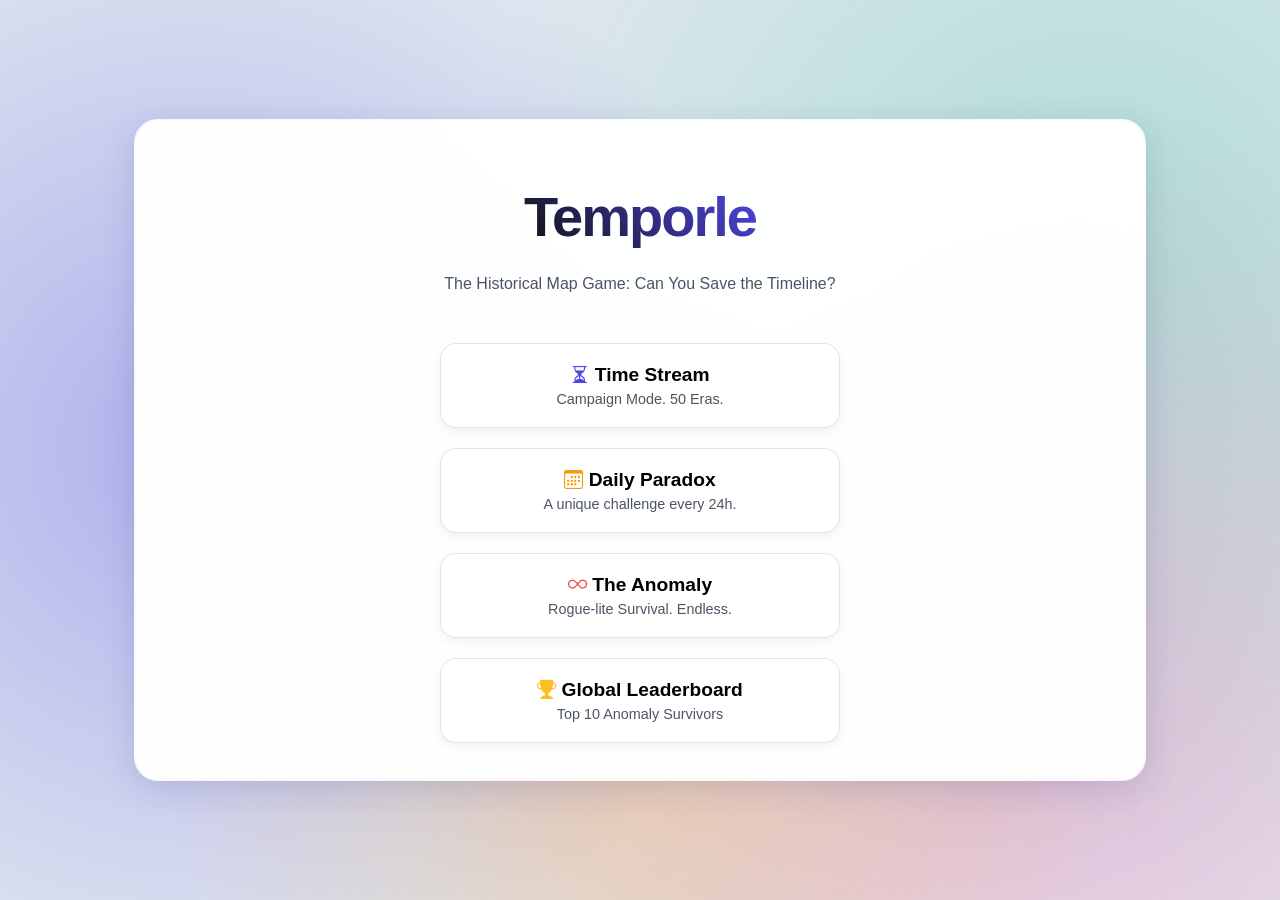
==== commit b13815e4: "Tweaked aesthetics" ====
--- a/index.html
+++ b/index.html
@@ -25,6 +25,14 @@
     <link rel="stylesheet" href="styles.css">
 </head>
 <body>
+    <div id="bootScreen" style="position: fixed; top: 0; left: 0; width: 100vw; height: 100vh; background: #f9fafb; z-index: 9999; display: none; flex-direction: column; align-items: center; justify-content: center; font-family: -apple-system, BlinkMacSystemFont, 'Segoe UI', Roboto, Helvetica, Arial, sans-serif; transition: opacity 0.8s ease-out;">
+        <div style="font-size: 3.5rem; color: var(--primary); margin-bottom: 20px;">
+            <i class="bi bi-hourglass-split"></i>
+        </div>
+        <h1 style="font-size: 1.2rem; color: #111827; letter-spacing: 6px; font-weight: 300; margin-bottom: 40px; text-transform: uppercase;">Directorate</h1>
+        
+        <div id="bootText" style="font-size: 0.75rem; color: #6b7280; letter-spacing: 2px; height: 20px; font-weight: 600; transition: opacity 0.3s ease;">INITIALIZING...</div>
+    </div>
 
 <div class="container">
     
@@ -61,6 +69,38 @@
         </div>
     </div>
 
+    <div id="temporalMapUI" style="display: none; text-align: center; max-width: 600px; margin: 0 auto; padding-top: 40px;">
+        
+        <h2 style="font-size: 2rem; color: var(--text-main); text-transform: uppercase; letter-spacing: 2px; margin-bottom: 5px;">Timeline Topography</h2>
+        <p style="color: var(--text-muted); margin-bottom: 25px; font-weight: 600;">Select a temporal folder to view anomalies.</p>
+        
+        <div style="display: flex; justify-content: space-between; align-items: flex-start; margin-bottom: 30px;">
+            
+            <div style="display: flex; flex-direction: column; gap: 10px; background: #ffffff; padding: 15px 20px; border-radius: 8px; border: 1px solid #e5e7eb; box-shadow: 0 4px 6px rgba(0,0,0,0.05); text-align: left; min-width: 140px;">
+                <div>
+                    <div style="font-size: 0.7rem; color: var(--text-muted); font-weight: 800; text-transform: uppercase;">Integrity</div>
+                    <div id="mapHealthDisplay" style="font-size: 1.1rem; font-weight: 900; color: var(--success);">100%</div>
+                </div>
+                <div>
+                    <div style="font-size: 0.7rem; color: var(--text-muted); font-weight: 800; text-transform: uppercase;">Chronitons</div>
+                    <div id="mapCurrencyDisplay" style="font-size: 1.1rem; font-weight: 900; color: var(--accent);"><i class="bi bi-hexagon-fill"></i> 0</div>
+                </div>
+            </div>
+
+            <div style="display: flex; flex-direction: column; gap: 10px; align-items: flex-end; flex: 1; min-width: 140px;">
+                <button class="btn-modal" style="background: var(--text-main); border-color: var(--text-main); padding: 10px 15px; font-size: 0.8rem; width: 100%; max-width: 180px; text-align: center; margin: 0;" onclick="openArchive()"><i class="bi bi-journal-code"></i> Data Archive</button>
+                <button class="btn-modal" style="background: var(--accent); border-color: var(--accent); padding: 10px 15px; font-size: 0.8rem; width: 100%; max-width: 180px; text-align: center; margin: 0;" onclick="openShop()"><i class="bi bi-cart-fill"></i> Requisition Terminal</button>
+            </div>
+
+        </div>
+        
+        <div id="nodeContainer" style="display: flex; flex-direction: column; gap: 15px; padding-bottom: 50px;">
+        </div>
+        <button class="btn-modal" style="position: fixed; bottom: 20px; right: 20px; background: #ffffff; color: var(--text-main); border: 1px solid #e5e7eb; box-shadow: 0 4px 10px rgba(0,0,0,0.1); padding: 10px 20px; width: auto; border-radius: 50px; font-size: 0.85rem; z-index: 100; display: flex; align-items: center; gap: 8px; cursor: pointer; transition: transform 0.2s;" onmouseover="this.style.transform='scale(1.05)';" onmouseout="this.style.transform='scale(1)';" onclick="location.reload()">
+            <i class="bi bi-box-arrow-left"></i> Return to Base
+        </button>
+    </div>
+
     <div id="gameUI" style="display: none;">
         <header>
             <div style="display: flex; align-items: center; gap: 15px;">
@@ -131,6 +171,29 @@
     <div id="toast">Copied to clipboard! <i class="bi bi-clipboard-check-fill" style="margin-left: 5px;"></i></div>
 </div>
 
+<div id="archiveModal" class="overlay" style="z-index: 300; display: none;">
+        <div class="modal" style="max-width: 600px; border-radius: 0; border: 1px solid var(--text-main); text-align: left; background: #f9fafb; color: #111827; font-family: -apple-system, BlinkMacSystemFont, 'Segoe UI', Roboto, Helvetica, Arial, sans-serif;">
+            
+            <div style="display: flex; justify-content: space-between; align-items: center; border-bottom: 2px solid #e5e7eb; padding-bottom: 15px; margin-bottom: 20px;">
+                <h2 style="margin: 0; font-size: 1.2rem; font-weight: 300; letter-spacing: 2px; text-transform: uppercase;">TAD // Classified Records</h2>
+                <div id="archiveCurrencyDisplay" style="font-size: 1rem; font-weight: 600; color: var(--accent);">
+                    <i class="bi bi-hexagon-fill"></i> 0
+                </div>
+            </div>
+
+            <div id="archiveFileList" style="display: flex; flex-direction: column; gap: 8px; margin-bottom: 20px;">
+                </div>
+
+            <div id="archiveReader" style="display: none; background: #ffffff; border: 1px solid #d1d5db; padding: 20px; font-family: monospace; font-size: 0.9rem; line-height: 1.6; color: #374151; margin-bottom: 20px; max-height: 250px; overflow-y: auto;">
+                </div>
+            
+            <div style="display: flex; gap: 10px;">
+                <button id="closeReaderBtn" class="btn-modal" style="display: none; background: #6b7280; flex: 1; border-radius: 0;" onclick="closeArchiveReader()">Close File</button>
+                <button class="btn-modal" style="background: #111827; flex: 1; border-radius: 0;" onclick="closeArchive()">Exit Terminal</button>
+            </div>
+        </div>
+    </div>
+
 <div id="winModal" class="overlay">
     <div class="modal">
         <div style="font-size: 4rem;"><i class="bi bi-check-circle-fill" style="color: var(--success);"></i></div>
@@ -190,6 +253,48 @@
     </div>
 </div>
 
+<div id="shopModal" class="overlay" style="z-index: 300; display: none;">
+        <div class="modal" style="max-width: 500px; border-color: var(--accent); text-align: left;">
+            <div style="display: flex; justify-content: space-between; align-items: center; margin-bottom: 15px;">
+                <h2 style="color: var(--accent); margin: 0; font-size: 1.5rem;">Requisition Terminal</h2>
+                <div id="shopCurrencyDisplay" style="font-size: 1.2rem; font-weight: 900; color: var(--accent);">
+                    <i class="bi bi-hexagon-fill"></i> 0
+                </div>
+            </div>
+            <p style="color: var(--text-muted); margin-bottom: 25px; font-weight: 600;">Exchange Chronitons for temporal advantages. Upgrades last for one mission.</p>
+
+            <div style="display: flex; flex-direction: column; gap: 12px; margin-bottom: 30px;">
+                
+                <div class="shop-item">
+                    <div style="flex-grow: 1; padding-right: 15px;">
+                        <div class="shop-item-title">Integrity Patch</div>
+                        <div class="shop-item-desc">Restores 25% Campaign Health. (Max 100%)</div>
+                    </div>
+                    <button class="btn-modal shop-btn" onclick="buyShopItem('health', 150, this)">150 <i class="bi bi-hexagon-fill"></i></button>
+                </div>
+
+                <div class="shop-item">
+                    <div style="flex-grow: 1; padding-right: 15px;">
+                        <div class="shop-item-title">L.O.D. Override</div>
+                        <div class="shop-item-desc">Next Mission: Radar compass bypassed. Displays exact numeric distance.</div>
+                    </div>
+                    <button class="btn-modal shop-btn" onclick="buyShopItem('lodOverride', 300, this)">300 <i class="bi bi-hexagon-fill"></i></button>
+                </div>
+
+                <div class="shop-item">
+                    <div style="flex-grow: 1; padding-right: 15px;">
+                        <div class="shop-item-title">Erosion Buffer</div>
+                        <div class="shop-item-desc">Next Mission: First 800km of distance damage is completely negated.</div>
+                    </div>
+                    <button class="btn-modal shop-btn" onclick="buyShopItem('erosionBuffer', 300, this)">300 <i class="bi bi-hexagon-fill"></i></button>
+                </div>
+
+            </div>
+            
+            <button class="btn-modal" style="background: var(--text-main); width: 100%;" onclick="closeShop()">Close Terminal</button>
+        </div>
+    </div>
+
 <div id="nexusModal" class="overlay" style="z-index: 250;">
     <div class="modal" style="max-width: 550px;">
         <h2 style="color: var(--primary); font-weight: 900; text-transform: uppercase; letter-spacing: 2px;">Time Nexus</h2>
--- a/styles.css
+++ b/styles.css
@@ -1,3 +1,91 @@
+/* ========================================= */
+/* --- STEP 1: AMBIENT MESH BACKGROUND   --- */
+/* ========================================= */
+
+body {
+    margin: 0;
+    min-height: 100vh;
+    font-family: -apple-system, BlinkMacSystemFont, "Segoe UI", Roboto, Helvetica, Arial, sans-serif;
+    background-color: #e2e8f0; /* Darkened the base gray slightly so the lights pop */
+    position: relative;
+    overflow-x: hidden;
+    display: flex;
+    flex-direction: column;
+    align-items: center;
+    justify-content: center;
+}
+
+/* Layer 1: Blue & Green Orbs (CRANKED OPACITY) */
+body::before {
+    content: "";
+    position: fixed;
+    top: 0; left: 0; width: 100vw; height: 100vh;
+    z-index: 0; 
+    pointer-events: none;
+    background-image:
+        radial-gradient(circle at 15% 50%, rgba(79, 70, 229, 0.35) 0%, transparent 50%), 
+        radial-gradient(circle at 85% 30%, rgba(16, 185, 129, 0.25) 0%, transparent 50%); 
+    animation: ambientDrift 20s ease-in-out infinite alternate;
+}
+
+/* Layer 2: Amber & Pink Orbs (CRANKED OPACITY) */
+body::after {
+    content: "";
+    position: fixed;
+    top: 0; left: 0; width: 100vw; height: 100vh;
+    z-index: 0; 
+    pointer-events: none;
+    background-image:
+        radial-gradient(circle at 50% 80%, rgba(245, 158, 11, 0.25) 0%, transparent 50%), 
+        radial-gradient(circle at 80% 80%, rgba(236, 72, 153, 0.25) 0%, transparent 50%); 
+    animation: ambientDrift 25s ease-in-out infinite alternate-reverse;
+}
+
+@keyframes ambientDrift {
+    0% { transform: scale(1) translate(0, 0); }
+    50% { transform: scale(1.1) translate(2%, 2%); }
+    100% { transform: scale(1) translate(-2%, -2%); }
+}
+
+/* ========================================= */
+/* --- STEP 2: THE GLASSMORPHISM UPGRADE --- */
+/* ========================================= */
+
+/* Apply the heavy blur ONLY to the outer containers so they don't stack and turn solid white */
+.container,
+.modal,
+.nexus-card,
+.stats-grid {
+    background: rgba(255, 255, 255, 0.65) !important; 
+    backdrop-filter: blur(16px) saturate(180%); 
+    -webkit-backdrop-filter: blur(16px) saturate(180%); 
+    border: 1px solid rgba(255, 255, 255, 0.6) !important; 
+    box-shadow: 0 8px 32px rgba(31, 38, 135, 0.1); 
+}
+
+/* Inner elements just get a faint transparent tint, NO BLUR, to keep the UI legible */
+.glass-card,
+.radar-box {
+    background: rgba(255, 255, 255, 0.4) !important; 
+    backdrop-filter: none !important; 
+    -webkit-backdrop-filter: none !important;
+    border: 1px solid rgba(255, 255, 255, 0.5) !important;
+}
+
+/* Tweak the specific Integrity/Chroniton stat box on the map screen */
+#temporalMapUI > div > div:first-child {
+    background: rgba(255, 255, 255, 0.4) !important;
+    border: 1px solid rgba(255, 255, 255, 0.5) !important;
+    box-shadow: none !important;
+}
+
+/* Make sure the text input box feels glassy but distinct */
+.input-wrapper input {
+    background: rgba(255, 255, 255, 0.6);
+    border: 1px solid rgba(255, 255, 255, 0.8);
+}
+
+
 
         :root {
             --text-main: #1f2937;
@@ -13,18 +101,7 @@
             --radius: 24px;
         }
 
-        body {
-            background: linear-gradient(135deg, #fdfbfb 0%, #ebedee 100%);
-            color: var(--text-main);
-            font-family: -apple-system, BlinkMacSystemFont, "Segoe UI", Roboto, Helvetica, Arial, sans-serif;
-            margin: 0;
-            padding: 20px;
-            min-height: 100vh;
-            display: flex;
-            flex-direction: column;
-            align-items: center;
-            transition: background 1.5s ease;
-        }
+        
 
         .container {
             width: 100%;
@@ -267,3 +344,285 @@
         .btn-buy { background: var(--text-main); color: white; border: none; padding: 10px 20px; border-radius: 8px; font-weight: 800; cursor: pointer; }
         .btn-buy:disabled { background: #e5e7eb; color: #9ca3af; cursor: not-allowed; }
         .btn-buy.purchased { background: var(--success); }
+
+        /* TEMPORAL MAP NODES */
+.node-btn {
+    background: rgba(17, 24, 39, 0.4);
+    border: 2px solid var(--border);
+    border-radius: 12px;
+    padding: 15px 20px;
+    text-align: left;
+    cursor: pointer;
+    transition: all 0.2s ease;
+    position: relative;
+    overflow: hidden;
+}
+
+.node-btn:hover {
+    border-color: var(--primary);
+    transform: translateY(-2px);
+    box-shadow: 0 4px 12px rgba(79, 70, 229, 0.15);
+}
+
+.node-btn.cleared {
+    border-color: var(--success);
+    background: rgba(16, 185, 129, 0.05);
+}
+
+.node-title {
+    font-weight: 800;
+    font-size: 1.2rem;
+    color: var(--text-main);
+}
+
+.node-era {
+    font-size: 0.75rem;
+    color: var(--accent);
+    font-weight: 800;
+    text-transform: uppercase;
+    margin-bottom: 5px;
+    letter-spacing: 1px;
+}
+
+.node-desc {
+    font-size: 0.85rem;
+    color: var(--text-muted);
+    margin-top: 8px;
+    line-height: 1.4;
+}
+
+.node-status {
+    position: absolute;
+    top: 20px;
+    right: 20px;
+    font-size: 1.5rem;
+}
+
+/* CHAPTER HEADERS */
+.chapter-header {
+    background: rgba(79, 70, 229, 0.1);
+    border-left: 4px solid var(--primary);
+    padding: 10px 15px;
+    margin-top: 30px;
+    margin-bottom: 15px;
+    border-radius: 4px;
+    color: var(--text-main);
+    font-weight: 900;
+    font-size: 1.1rem;
+    text-transform: uppercase;
+    letter-spacing: 2px;
+    text-align: left;
+    display: flex;
+    align-items: center;
+    gap: 10px;
+}
+
+.chapter-header i {
+    color: var(--primary);
+}
+
+/* SHOP UI */
+.shop-item {
+    display: flex;
+    justify-content: space-between;
+    align-items: center;
+    background: #ffffff; /* Clean white */
+    padding: 15px;
+    border-radius: 8px;
+    border: 1px solid #d1d5db; /* Crisp, light border */
+    box-shadow: 0 2px 4px rgba(0,0,0,0.05); /* Subtle corporate drop shadow */
+    transition: all 0.2s ease;
+}
+
+.shop-item:hover {
+    border-color: var(--accent);
+    box-shadow: 0 4px 8px rgba(0,0,0,0.1); /* Lifts up slightly on hover */
+}
+
+.shop-item-title {
+    font-weight: 900;
+    color: #111827; /* Near-black for maximum readability */
+    font-size: 1.1rem;
+    margin-bottom: 4px;
+}
+
+.shop-item-desc {
+    font-size: 0.8rem;
+    color: #4b5563; /* Readable medium-grey */
+    line-height: 1.4;
+}
+
+.shop-btn {
+    padding: 10px 15px;
+    font-size: 0.9rem;
+    background: transparent;
+    border: 2px solid var(--accent);
+    color: var(--accent);
+    min-width: 100px;
+}
+
+.shop-btn:hover:not(:disabled) {
+    background: var(--accent);
+    color: #fff;
+}
+
+.shop-btn:disabled {
+    opacity: 0.5;
+    cursor: not-allowed;
+    border-color: var(--text-muted);
+    color: var(--text-muted);
+}
+
+/* --- MUTATION: FOG OF WAR (AESTHETIC FIX) --- */
+/* Hide the rings, blips, and compass arrow */
+.fog-active #radarScreen .radar-ring,
+.fog-active #radarScreen .blip,
+.fog-active #compassArrow { 
+    display: none !important; 
+}
+
+/* Fill the radar with a thick fog/static pattern */
+.fog-active #radarScreen {
+    background: repeating-linear-gradient(
+        45deg,
+        #e5e7eb,
+        #e5e7eb 10px,
+        #d1d5db 10px,
+        #d1d5db 20px
+    ) !important;
+    box-shadow: inset 0 0 20px rgba(0,0,0,0.1);
+    position: relative;
+}
+
+/* Stamp a 'SIGNAL LOST' badge directly over the dead radar */
+.fog-active #radarScreen::after {
+    content: "SIGNAL LOST";
+    position: absolute;
+    top: 50%;
+    left: 50%;
+    transform: translate(-50%, -50%);
+    background: var(--danger);
+    color: #fff;
+    font-weight: 900;
+    font-size: 0.85rem;
+    padding: 4px 10px;
+    border-radius: 4px;
+    letter-spacing: 1px;
+    box-shadow: 0 4px 6px rgba(220, 38, 38, 0.3);
+}
+
+/* Turn the objective text red to indicate Subject Zero's meddling, but leave the clean background alone! */
+.fog-active #scenarioText {
+    color: var(--danger) !important;
+    font-weight: 700;
+}
+
+/* --- POST-GAME METAMORPHOSIS --- */
+
+/* THE LOYALIST (TAD PRIME) - GLASS COMPLIANT */
+.loyalist-theme {
+    background: rgba(255, 255, 255, 0.4) !important; /* Soft, transparent white instead of a solid brick */
+    border: 1px solid rgba(212, 175, 55, 0.4) !important; /* Subtle gold rim */
+    border-radius: 12px;
+    box-shadow: inset 0 0 40px rgba(212, 175, 55, 0.1); /* Inner gold glow */
+}
+.loyalist-theme h2 {
+    color: #d4af37 !important; /* Pristine Gold */
+    text-shadow: 0 2px 4px rgba(212, 175, 55, 0.2);
+}
+.loyalist-badge {
+    background: #d4af37;
+    color: #fff;
+    font-size: 0.6rem;
+    padding: 3px 8px;
+    border-radius: 12px;
+    vertical-align: middle;
+    margin-left: 10px;
+    box-shadow: 0 2px 4px rgba(212, 175, 55, 0.4);
+}
+
+/* THE REBEL (HACKED TERMINAL) - GLASS COMPLIANT */
+.rebel-theme {
+    /* Dropped the opacity from 0.95 to 0.7 so the ambient lights still bleed through the scanlines */
+    background-image: repeating-linear-gradient(0deg, rgba(17,24,39,0.7), rgba(17,24,39,0.7) 2px, rgba(31,41,55,0.7) 2px, rgba(31,41,55,0.7) 4px) !important;
+    border: 1px solid rgba(220, 38, 38, 0.5) !important; /* Red rim lighting */
+    border-radius: 12px;
+    padding: 20px;
+    box-shadow: inset 0 0 30px rgba(220, 38, 38, 0.1); /* Inner red glow */
+}
+.rebel-theme h2 {
+    color: var(--danger) !important;
+    text-shadow: 0 0 8px rgba(220, 38, 38, 0.6);
+    animation: glitch-skew 1.5s infinite linear alternate-reverse;
+}
+.rebel-theme .node-btn {
+    background: rgba(17, 24, 39, 0.6) !important;
+    border-color: var(--danger) !important;
+}
+.rebel-theme .node-btn * {
+    color: #d1d5db !important; 
+}
+
+/* --- THE TIMELINE TREE VISUALIZER --- */
+.tree-wrapper {
+    display: flex;
+    overflow-x: auto;
+    gap: 40px;
+    padding: 20px 10px 40px 10px;
+    align-items: center; /* Centers the Boss node vertically */
+    min-height: 300px;
+}
+
+/* Custom Scrollbar for the horizontal tree */
+.tree-wrapper::-webkit-scrollbar { height: 8px; }
+.tree-wrapper::-webkit-scrollbar-track { background: rgba(0,0,0,0.05); border-radius: 4px; }
+.tree-wrapper::-webkit-scrollbar-thumb { background: var(--primary); border-radius: 4px; }
+
+.tree-column {
+    display: flex;
+    flex-direction: column;
+    gap: 20px;
+    position: relative;
+    min-width: 260px;
+}
+
+/* Draws a subtle connecting line between columns */
+.tree-column:not(:last-child)::after {
+    content: "\F138"; /* Bootstrap bi-arrow-right icon */
+    font-family: "bootstrap-icons";
+    position: absolute;
+    right: -28px;
+    top: 50%;
+    transform: translateY(-50%);
+    color: #d1d5db;
+    font-size: 1.2rem;
+}
+
+.node-card {
+    background: #fff;
+    border: 1px solid #e5e7eb;
+    border-radius: 8px;
+    padding: 15px;
+    box-shadow: 0 4px 6px rgba(0,0,0,0.05);
+    text-align: left;
+    transition: all 0.2s ease;
+    cursor: pointer;
+    position: relative;
+}
+
+.node-card.locked {
+    background: #f3f4f6;
+    border: 1px dashed #d1d5db;
+    cursor: not-allowed;
+    box-shadow: none;
+}
+
+.node-card.unlocked:hover {
+    transform: translateY(-3px) scale(1.02);
+    box-shadow: 0 8px 15px rgba(79, 70, 229, 0.15);
+    border-color: var(--primary);
+}
+
+.node-card.cleared {
+    border-left: 4px solid var(--success);
+}
